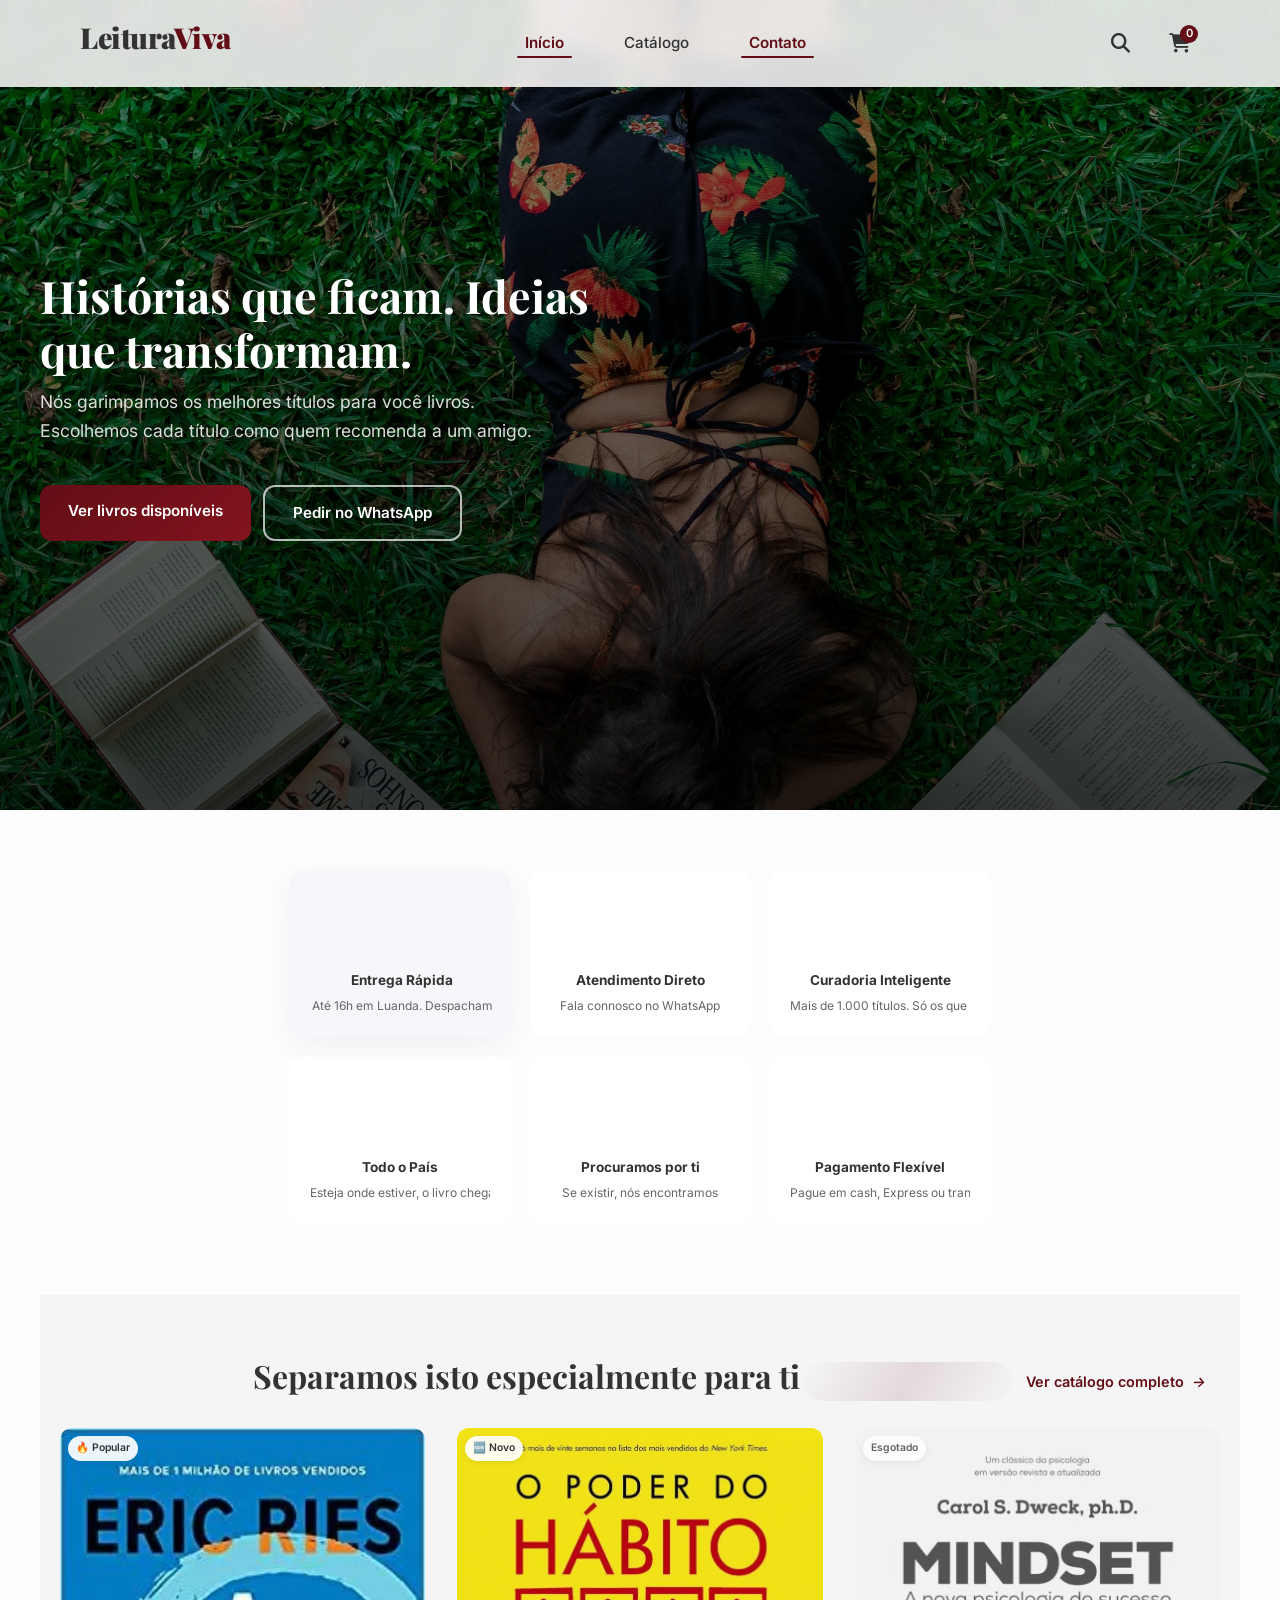
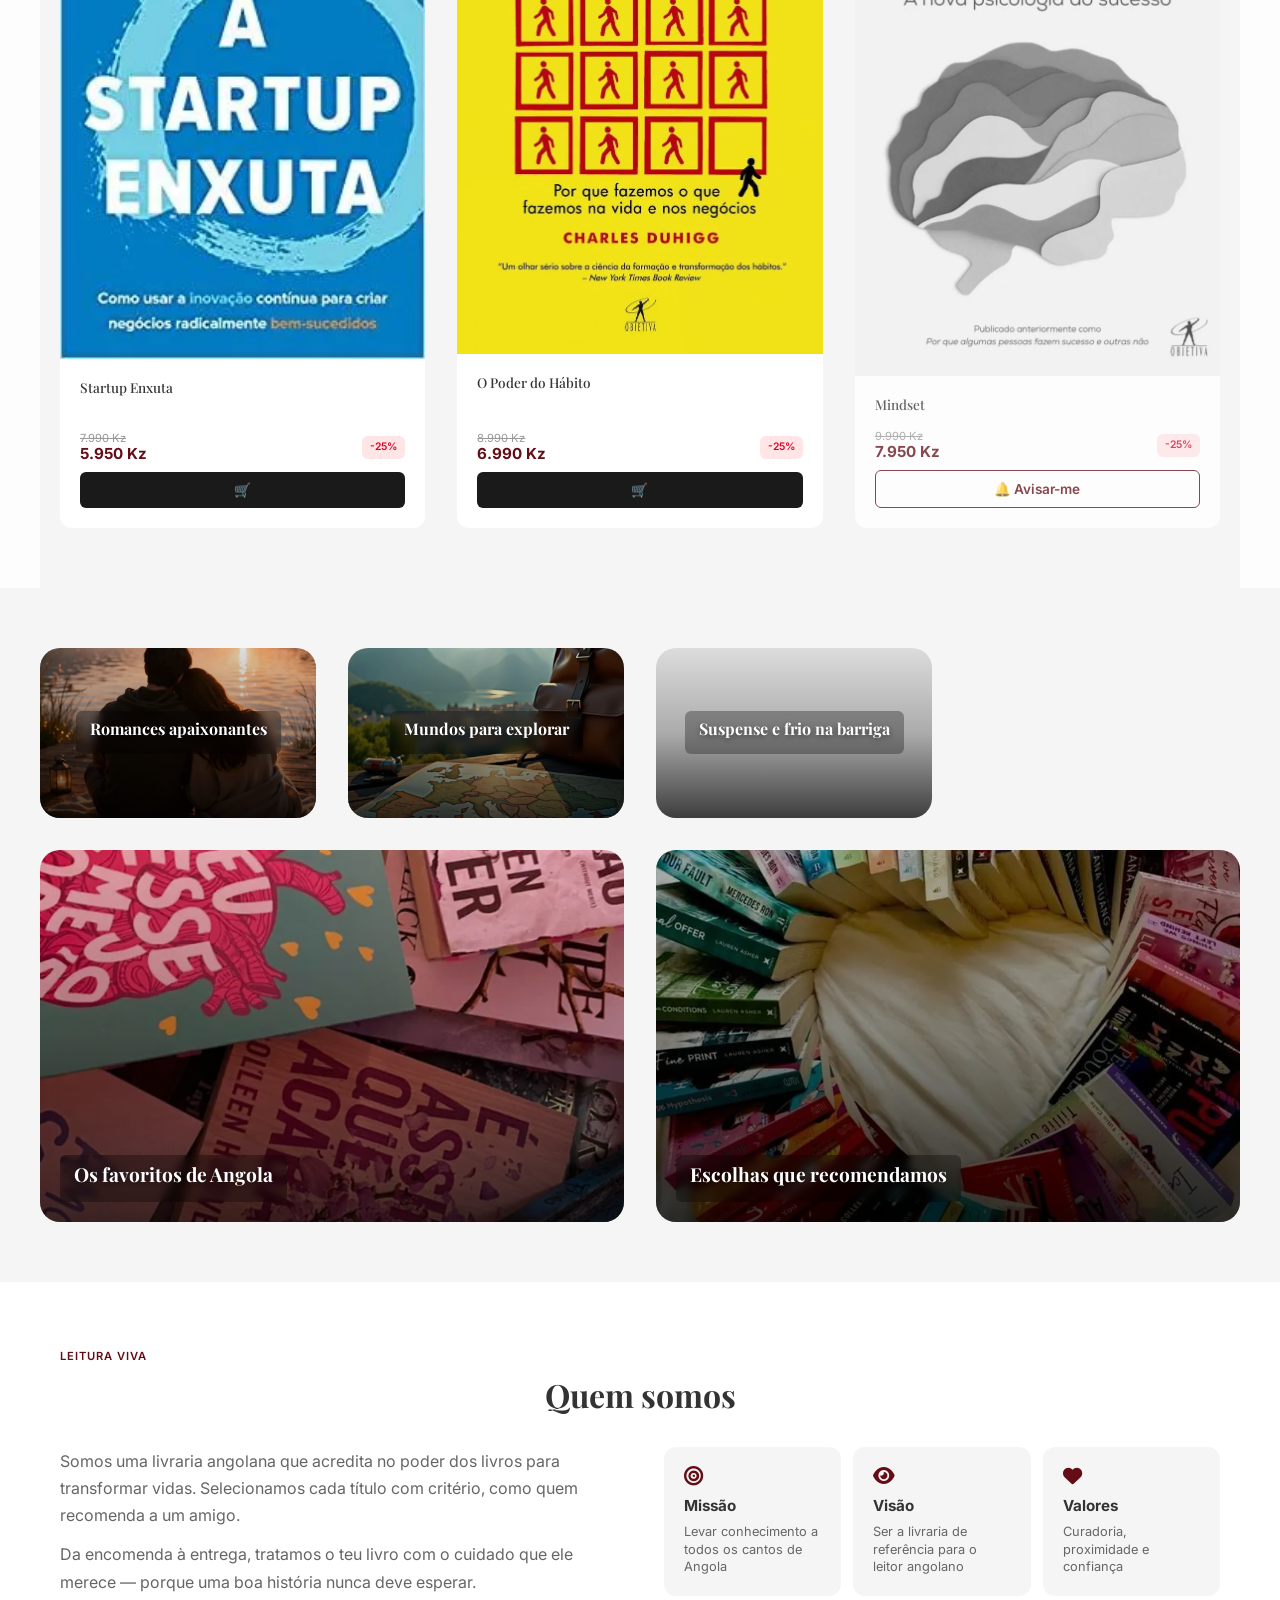
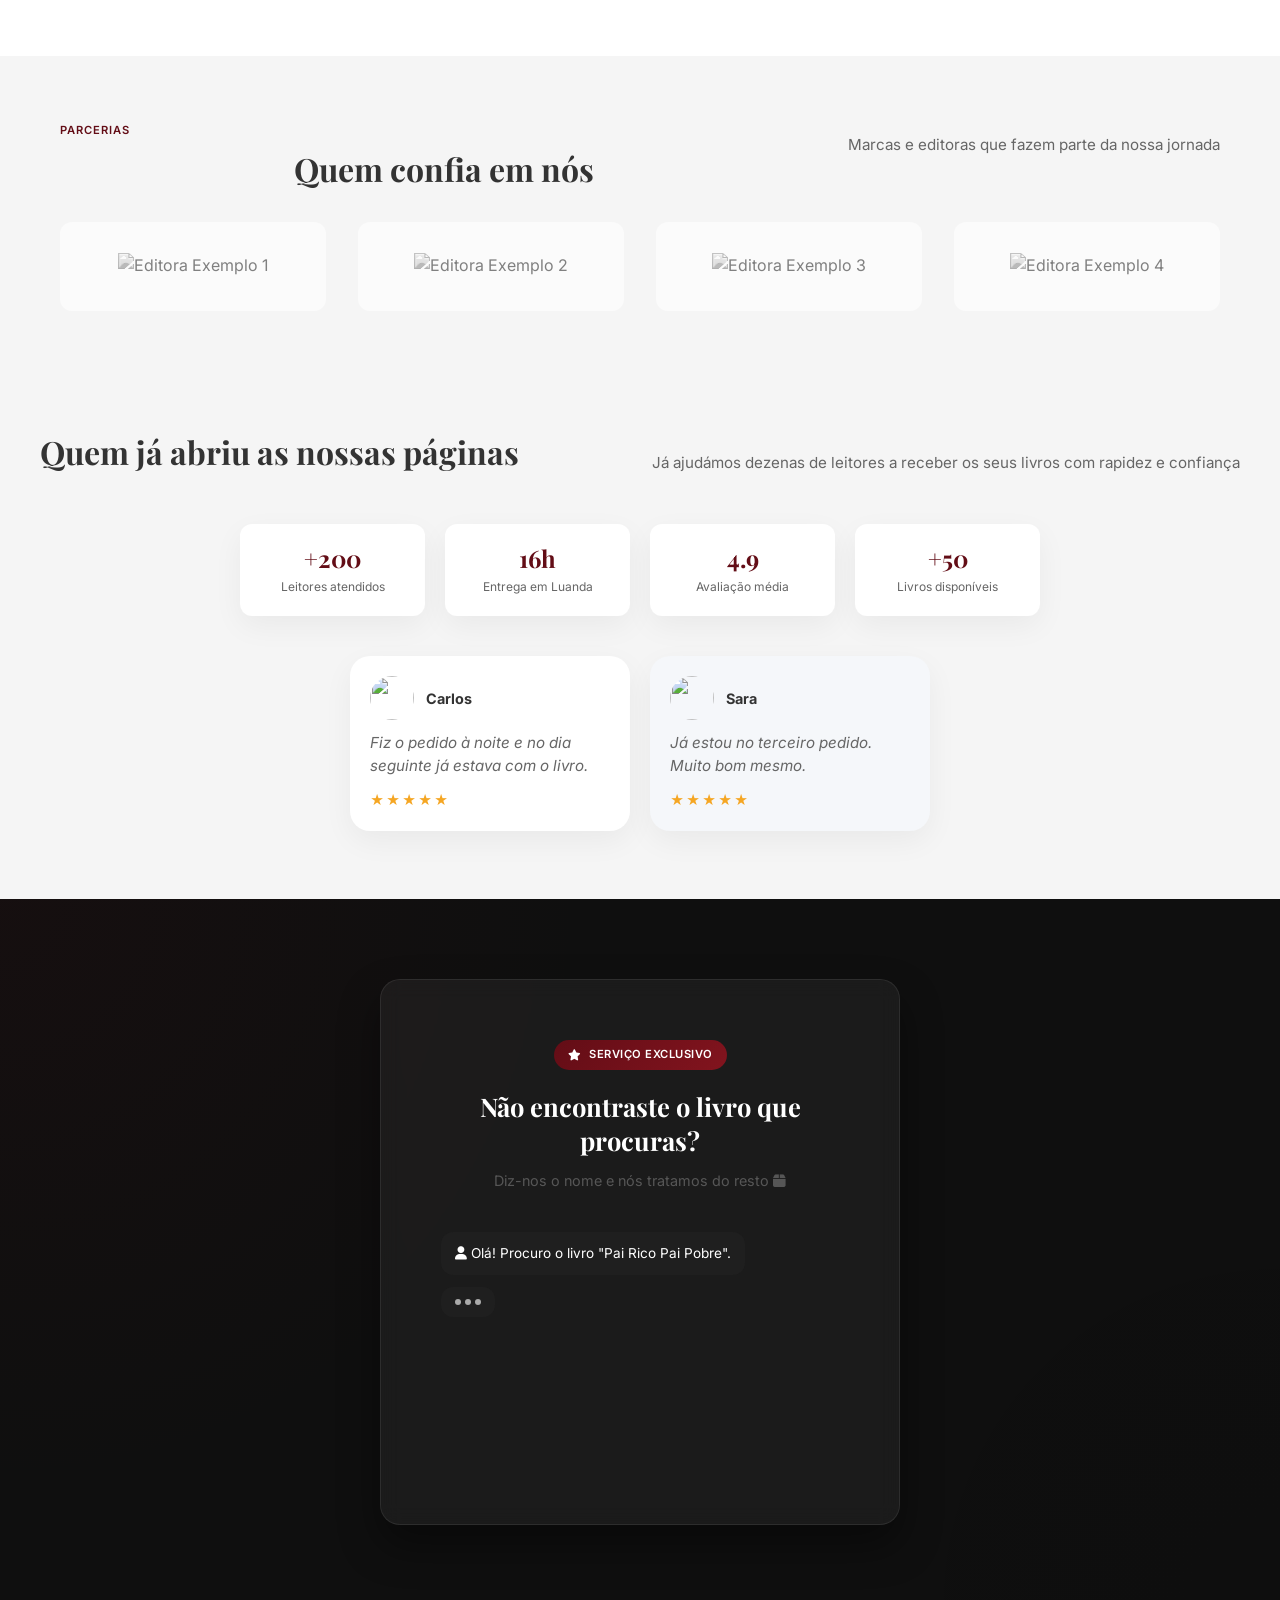
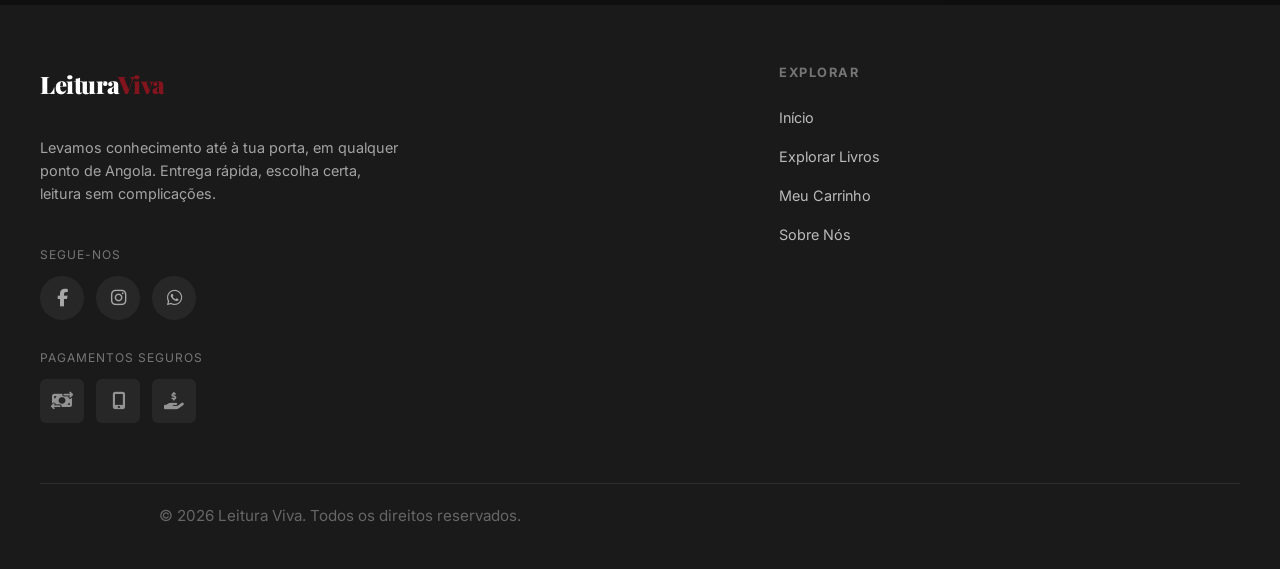
==== index.html @ b5acbb2e "header + head" ====
<!DOCTYPE html>
<html lang="pt-pt">
<head>
    <meta charset="UTF-8">
    <meta name="viewport" content="width=device-width, initial-scale=1.0">

    <!-- Título e descrição -->
    <title>Leitura Viva | Alimente sua mente, mude seu mundo</title>
    <meta name="description" content="Curadoria exclusiva de livros em Angola. Garimpamos os melhores títulos para si — entrega rápida em Luanda e para todo o país.">

    <!-- Open Graph -->
    <meta property="og:type"         content="website">
    <meta property="og:url"          content="https://geovanimiguel.github.io/About-Books/">
    <meta property="og:title"        content="Leitura Viva | Curadoria de livros em Angola">
    <meta property="og:description"  content="Curadoria exclusiva de livros em Angola. Garimpamos os melhores títulos para si — entrega rápida em Luanda e para todo o país.">
    <meta property="og:image"        content="https://geovanimiguel.github.io/About-Books/assets/og-image.png">
    <meta property="og:image:width"  content="1200">
    <meta property="og:image:height" content="630">
    <meta property="og:locale"       content="pt_AO">
    <meta property="og:site_name"    content="Leitura Viva">

    <!-- WhatsApp / Twitter -->
    <meta name="twitter:card"        content="summary_large_image">
    <meta name="twitter:title"       content="Leitura Viva | Curadoria de livros em Angola">
    <meta name="twitter:description" content="Curadoria exclusiva de livros em Angola. Garimpamos os melhores títulos para si — entrega rápida em Luanda e para todo o país.">
    <meta name="twitter:image"       content="https://geovanimiguel.github.io/About-Books/assets/og-image.png">

    <!-- Favicon e estilos -->
    <link rel="icon" href="assets/favicon.png">
    <link rel="stylesheet" href="css/style.css">

    <!-- Google Fonts -->
    <link href="https://fonts.googleapis.com/css2?family=Playfair+Display:wght@700;900&family=Inter:wght@300;400;600&display=swap" rel="stylesheet">
    <link rel="stylesheet" href="https://cdnjs.cloudflare.com/ajax/libs/font-awesome/6.5.0/css/all.min.css">
</head>
<body>

<header class="header">
    <div class="header-main container">

        <h1 class="logo">
            <a href="index.html" aria-label="Página inicial Leitura Viva">Leitura<span>Viva</span></a>
        </h1>

        <!-- NAVEGAÇÃO DESKTOP -->
        <nav aria-label="Navegação principal">
            <ul class="nav-desktop">
                <li><a href="index.html" class="active">Início</a></li>
                <li><a href="catalogo.html">Catálogo</a></li>
                <li><a href="#contato">Contato</a></li>
            </ul>
        </nav>

        <div class="header-actions">

            <!-- Pesquisa -->
            <a href="search.html" class="icon-link" aria-label="Pesquisar um título">
                <i class="fa-solid fa-magnifying-glass" aria-hidden="true"></i>
            </a>

            <!-- Carrinho -->
            <a href="carrinho.html" class="icon-link cart-btn" aria-label="Ver carrinho">
                <i class="fa-solid fa-cart-shopping" aria-hidden="true"></i>
                <span class="cart-count" aria-live="polite">0</span>
            </a>

            <!-- MENU MOBILE -->
            <button class="hamburger" aria-label="Abrir menu" aria-expanded="false" aria-controls="nav-drawer">
                <i class="fa-solid fa-bars" aria-hidden="true"></i>
            </button>
        </div>

        <!-- MENU LATERAL (MOBILE) -->
        <nav class="nav-drawer" id="nav-drawer" aria-label="Menu principal" aria-hidden="true">

            <button class="close-menu" aria-label="Fechar menu">
                <i class="fa-solid fa-xmark" aria-hidden="true"></i>
            </button>

            <div class="drawer-icons">
                <a href="search.html" class="icon-link" aria-label="Pesquisar">
                    <i class="fa-solid fa-magnifying-glass" aria-hidden="true"></i>
                </a>
                <a href="carrinho.html" class="icon-link cart-btn" aria-label="Carrinho">
                    <i class="fa-solid fa-cart-shopping" aria-hidden="true"></i>
                    <span class="cart-count">0</span>
                </a>
            </div>

            <ul class="menu">
                <li>
                    <a href="index.html">
                        <i class="fa-solid fa-home" aria-hidden="true"></i>
                        <span>Início</span>
                    </a>
                </li>
                <li>
                    <a href="catalogo.html">
                        <i class="fa-solid fa-book-open" aria-hidden="true"></i>
                        <span>Explorar livros</span>
                    </a>
                </li>
                <li>
                    <a href="#contato">
                        <i class="fa-solid fa-phone" aria-hidden="true"></i>
                        <span>Contato</span>
                    </a>
                </li>
            </ul>

        </nav>

    </div>
</header>

<!-- OVERLAY -->
<div class="overlay"></div>
    <main>
        
    <section class="hero">
        <div class="hero-overlay">
            <div class="hero-content">

                <h2>
                    Histórias que ficam.
                    <span>Ideias que transformam.</span>
                </h2>

                <p>
                    Nós garimpamos os melhores títulos para você livros.
                    Escolhemos cada título como quem recomenda a um amigo.
                </p>

                <div class="hero-actions">
                    <a href="catalogo.html" class="btn-main">Ver livros disponíveis</a>
                    <a href="https://wa.me/244930793980" class="btn-outline">Pedir no WhatsApp</a>
                </div>

            </div>
        </div>
    </section>

    <!-- Valores / Diferenciais -->
    <section class="valores" aria-labelledby="valores-title">
        
        <h2 id="valores-title" class="sr-only">Nossos diferenciais</h2>

        <div class="valores-container" role="list" aria-label="Diferenciais da Leitura Viva">

            <!-- 1 - Entrega Rápida -->
            <div class="valor-item active" role="listitem" data-value="entrega" aria-expanded="true">
                <span class="valor-icon" aria-hidden="true">
                    <lord-icon src="https://cdn.lordicon.com/byupthur.json"
                            trigger="morph"
                            colors="primary:#121331,secondary:#08a88a"
                            style="width:60px;height:60px">
                    </lord-icon>
                </span>

                <span class="valor-content">
                    <strong>Entrega Rápida</strong>
                    <small>Até 16h em Luanda. Despachamos no mesmo dia.</small>
                </span>
            </div>

            <!-- 2 - Atendimento -->
            <div class="valor-item" role="listitem" data-value="pagamento" aria-expanded="false">
                <span class="valor-icon" aria-hidden="true">
                    <lord-icon
                        src="https://cdn.lordicon.com/jdgfsfzr.json"
                        trigger="morph"
                        style="width:60px;height:60px">
                    </lord-icon>
                </span>

                <span class="valor-content">
                    <strong>Atendimento Direto</strong>
                    <small>Fala connosco no WhatsApp</small>
                </span>
            </div>

            <!-- 3 - Curadoria -->
            <div class="valor-item" role="listitem" data-value="curadoria" aria-expanded="false">
                <span class="valor-icon" aria-hidden="true">
                    <lord-icon src="https://cdn.lordicon.com/sqelblbz.json"
                            trigger="morph"
                            colors="primary:#121331,secondary:#08a88a"
                            style="width:60px;height:60px">
                    </lord-icon>
                </span>

                <span class="valor-content">
                    <strong>Curadoria Inteligente</strong>
                    <small>Mais de 1.000 títulos. Só os que passam no nosso crivo.</small>
                </span>
            </div>

            <!-- 4 - Cobertura Nacional -->
            <div class="valor-item" role="listitem" data-value="cobertura" aria-expanded="false">
                <span class="valor-icon" aria-hidden="true">
                    <lord-icon src="https://cdn.lordicon.com/iztvheyc.json"
                            trigger="morph"
                            colors="primary:#121331,secondary:#08a88a"
                            style="width:60px;height:60px">
                    </lord-icon>
                </span>

                <span class="valor-content">
                    <strong>Todo o País</strong>
                    <small>Esteja onde estiver, o livro chega até si.</small>
                </span>
            </div>

            <!-- 5 - Busca Personalizada -->
            <div class="valor-item" role="listitem" data-value="search" aria-expanded="false">
                <span class="valor-icon" aria-hidden="true">
                    <lord-icon
                        src="https://cdn.lordicon.com/wjyqkiew.json"
                        trigger="morph"
                        state="hover-rotation"
                        style="width:60px;height:60px">
                    </lord-icon>
                </span>

                <span class="valor-content">
                    <strong>Procuramos por ti</strong>
                    <small>Se existir, nós encontramos</small>
                </span>
            </div>

            <!-- 6 - Pagamento Flexível -->
            <div class="valor-item" role="listitem" data-value="payment" aria-expanded="false">
                <span class="valor-icon" aria-hidden="true">
                    <lord-icon
                        src="https://cdn.lordicon.com/eaegfqtv.json"
                        trigger="morph"
                        state="morph-destroyed"
                        style="width:60px;height:60px">
                    </lord-icon>
                </span>

                <span class="valor-content">
                    <strong>Pagamento Flexível</strong>
                    <small>Pague em cash, Express ou transferência.</small>
                </span>
            </div>

        </div>

    </section>

            <!-- Livros em destaque -->
        <section class="container-books" aria-labelledby="featured-books-title">
            
        <header class="section-header">

            <div class="section-text">
                <h2 id="featured-books-title">
                    Separamos isto especialmente para ti
                </h2>
            </div>

            <a href="catalogo.html" class="section-cta">
                <span>Ver catálogo completo</span>
                <i class="cta-icon">→</i>
            </a>

        </header>

            <div class="livros-container">

                <!-- CARD POPULAR -->
                <article class="book-card is-popular" data-category="popular">

                    <div class="book-media">
                        <span class="badge badge--popular">🔥 Popular</span>

                        <a href="#" class="image-box" aria-label="Ver detalhes do livro Startup Enxuta">
                            <img src="img/A startup enxuta.webp"
                                alt="Capa do livro Startup Enxuta"
                                loading="lazy">
                        </a>
                    </div>

                    <div class="card-info">

                        <h3 class="book-title">Startup Enxuta</h3>

                        <div class="price-box">
                            <div class="price-group">
                                <span class="price-old">7.990 Kz</span>
                                <span class="price">5.950 Kz</span>
                            </div>
                            <span class="discount-tag">-25%</span>
                        </div>

                        <button class="add-to-cart"
                                data-id="startup-enxuta"
                                data-name="Startup Enxuta"
                                data-price="5950"
                                aria-label="Adicionar Startup Enxuta ao carrinho">
                            <span>🛒</span>
                        </button>

                    </div>
                </article>

                <!-- CARD NOVO -->
                <article class="book-card is-new" data-category="novo">

                    <div class="book-media">
                        <span class="badge badge--new">🆕 Novo</span>

                        <a href="#" class="image-box" aria-label="Ver detalhes do livro O Poder do Hábito">
                            <img src="img/O poder do hábito.webp"
                                alt="Capa do livro O Poder do Hábito"
                                loading="lazy">
                        </a>
                    </div>

                    <div class="card-info">

                        <h3 class="book-title">O Poder do Hábito</h3>

                        <div class="price-box">
                            <div class="price-group">
                                <span class="price-old">8.990 Kz</span>
                                <span class="price">6.990 Kz</span>
                            </div>
                            <span class="discount-tag">-25%</span>
                        </div>

                        <button class="add-to-cart"
                                data-id="poder-habito"
                                data-name="O Poder do Hábito"
                                data-price="6990"
                                aria-label="Adicionar O Poder do Hábito ao carrinho">
                            <span>🛒</span>
                        </button>

                    </div>
                </article>

                <!-- CARD ESGOTADO -->
                <article class="book-card is-out" data-category="esgotado">

                    <div class="book-media">
                        <span class="badge badge--out">Esgotado</span>

                        <a href="#" class="image-box" aria-label="Ver detalhes do livro Mindset">
                            <img src="img/Mindset.webp"
                                alt="Capa do livro Mindset"
                                loading="lazy">
                        </a>
                    </div>

                    <div class="card-info">

                        <h3 class="book-title">Mindset</h3>
                            <div class="price-box">
                                <div class="price-group">
                                    <span class="price-old">9.990 Kz</span>
                                    <span class="price">7.950 Kz</span>
                                </div>
                                <span class="discount-tag">-25%</span>
                            </div>

                            <button class="notify-btn" data-id="mindset" data-name="Mindset" aria-label="Ser avisado quando o livro Mindset estiver disponível">
                                🔔 Avisar-me
                            </button>
                    </div>
                </article>
            </div>
        </section>

                <!-- CATEGORIAS -->
        <section class="categories" aria-labelledby="categories-title">
            
            <h2 id="categories-title" class="sr-only">Explorar categorias de livros</h2>

            <nav class="cat-cards" role="list" aria-label="Categorias de livros">
                
                <!-- ROMANCE -->
                <a href="catalogo.html?cat=romance"
                class="card romance"
                role="listitem"
                aria-label="Romances apaixonantes">
                    <div class="card-content">
                        <h3 class="card-title">Romances apaixonantes</h3>
                    </div>
                </a>

                <!-- FICÇÃO -->
                <a href="catalogo.html?cat=ficcao"
                class="card ficcao"
                role="listitem"
                aria-label="Mundos para explorar">
                    <div class="card-content">
                        <h3 class="card-title">Mundos para explorar</h3>
                    </div>
                </a>

                <!-- TERROR -->
                <a href="catalogo.html?cat=terror"
                class="card terror"
                role="listitem"
                aria-label="Suspense e frio na barriga">
                    <div class="card-content">
                        <h3 class="card-title">Suspense e frio na barriga</h3>
                    </div>
                </a>

                <!-- DESTAQUE 1 -->
                <a href="catalogo.html?cat=vendidos"
                class="card vendidos featured"
                role="listitem"
                aria-label="Os favoritos de Angola">
                    <div class="card-content">
                        <h3 class="card-title">Os favoritos de Angola</h3>
                    </div>
                </a>

                <!-- DESTAQUE 2 -->
                <a href="catalogo.html?cat=recomendados"
                class="card recomendados featured"
                role="listitem"
                aria-label="Escolhas que recomendamos">
                    <div class="card-content">
                        <h3 class="card-title">Escolhas que recomendamos</h3>
                    </div>
                </a>

            </nav>
        </section>

                <!-- QUEM SOMOS -->
        <section class="about-us" aria-labelledby="about-title">
            <div class="container">
                
                <header class="section-header">
                    <div class="section-text">
                        <span class="section-badge">Leitura Viva</span>
                        <h2 id="about-title">Quem somos</h2>
                    </div>
                </header>

                <div class="about-grid">
                    
                    <div class="about-text">
                        <p>
                            Somos uma livraria angolana que acredita no poder dos livros 
                            para transformar vidas. Selecionamos cada título com critério, 
                            como quem recomenda a um amigo.
                        </p>
                        <p>
                            Da encomenda à entrega, tratamos o teu livro com o cuidado 
                            que ele merece — porque uma boa história nunca deve esperar.
                        </p>
                    </div>

                    <div class="about-values">
                        <div class="value-item">
                            <i class="fa-solid fa-bullseye" aria-hidden="true"></i>
                            <span>Missão</span>
                            <small>Levar conhecimento a todos os cantos de Angola</small>
                        </div>
                        <div class="value-item">
                            <i class="fa-solid fa-eye" aria-hidden="true"></i>
                            <span>Visão</span>
                            <small>Ser a livraria de referência para o leitor angolano</small>
                        </div>
                        <div class="value-item">
                            <i class="fa-solid fa-heart" aria-hidden="true"></i>
                            <span>Valores</span>
                            <small>Curadoria, proximidade e confiança</small>
                        </div>
                    </div>

                </div>
            </div>
        </section>

        <!-- PARCEIROS -->
        <section class="partners" aria-labelledby="partners-title">
            <div class="container">
                
                <header class="section-header">
                    <div class="section-text">
                        <span class="section-badge">Parcerias</span>
                        <h2 id="partners-title">Quem confia em nós</h2>
                    </div>
                    <p class="section-subtitle">
                        Marcas e editoras que fazem parte da nossa jornada
                    </p>
                </header>

                <ul class="partners-grid" aria-label="Logotipos dos parceiros">
                    <li class="partner-logo">
                        <img src="assets/parceiros/editora-1.png" alt="Editora Exemplo 1" loading="lazy">
                    </li>
                    <li class="partner-logo">
                        <img src="assets/parceiros/editora-2.png" alt="Editora Exemplo 2" loading="lazy">
                    </li>
                    <li class="partner-logo">
                        <img src="assets/parceiros/editora-3.png" alt="Editora Exemplo 3" loading="lazy">
                    </li>
                    <li class="partner-logo">
                        <img src="assets/parceiros/editora-4.png" alt="Editora Exemplo 4" loading="lazy">
                    </li>
                </ul>

            </div>
        </section>

        <!-- COMUNIDADE / PROVA SOCIAL -->
        <section class="community-stories" aria-labelledby="community-title">

            <header class="section-header">
                <h2 id="community-title">
                    Quem já abriu as nossas páginas
                </h2>
                <p class="section-subtitle">
                    Já ajudámos dezenas de leitores a receber os seus livros com rapidez e confiança
                </p>
            </header>

            <div class="community-stats" role="list" aria-label="Números da comunidade">
                
                <div class="stat-box" role="listitem">
                    <div class="stat-number" aria-hidden="true">+200</div>
                    <div class="stat-label">Leitores atendidos</div>
                </div>

                <div class="stat-box" role="listitem">
                    <div class="stat-number" aria-hidden="true">16h</div>
                    <div class="stat-label">Entrega em Luanda</div>
                </div>

                <div class="stat-box" role="listitem">
                    <div class="stat-number" aria-hidden="true">4.9</div>
                    <div class="stat-label">Avaliação média</div>
                </div>

                <div class="stat-box" role="listitem">
                    <div class="stat-number" aria-hidden="true">+50</div>
                    <div class="stat-label">Livros disponíveis</div>
                </div>

            </div>

            <div class="stories-wrapper">
                <div class="stories-container" role="list" aria-label="Histórias de clientes">

                    <article class="story-card" role="listitem">
                        <div class="user-meta">
                            <img src="https://ui-avatars.com/api/?name=Carlos+M&background=08a88a&color=fff" 
                                alt="" 
                                loading="lazy"
                                width="40" 
                                height="40">
                            <strong>Carlos</strong>
                        </div>
                        <blockquote class="user-quote">
                            <p>Fiz o pedido à noite e no dia seguinte já estava com o livro.</p>
                        </blockquote>
                        <div class="stars" aria-label="5 estrelas">★★★★★</div>
                    </article>

                    <article class="story-card" role="listitem">
                        <div class="user-meta">
                            <img src="https://ui-avatars.com/api/?name=Sara+L&background=121331&color=fff" 
                                alt="" 
                                loading="lazy"
                                width="40" 
                                height="40">
                            <strong>Sara</strong>
                        </div>
                        <blockquote class="user-quote">
                            <p>Já estou no terceiro pedido. Muito bom mesmo.</p>
                        </blockquote>
                        <div class="stars" aria-label="5 estrelas">★★★★★</div>
                    </article>

                </div>
            </div>

        </section>

        <section class="book-concierge" aria-labelledby="concierge-title">

            <div class="concierge-card">

                <!-- TEXTO -->
                <header class="concierge-text">
                    <span class="concierge-badge">
                        <i class="fa-solid fa-star" aria-hidden="true"></i>
                        Serviço exclusivo
                    </span>

                    <h2 id="concierge-title">
                        Não encontraste o livro que procuras?
                    </h2>

                    <p class="concierge-subtitle">
                        Diz-nos o nome e nós tratamos do resto
                        <i class="fa-solid fa-box" aria-hidden="true"></i>
                    </p>
                </header>

                <!-- PREVIEW WHATSAPP -->
                <div class="whatsapp-preview" aria-label="Pré-visualização de conversa no WhatsApp" role="img">

                    <div class="wa-message incoming reveal-seq" aria-label="Mensagem do cliente">
                        <span>
                            <i class="fa-solid fa-user" aria-hidden="true"></i>
                            Olá! Procuro o livro "Pai Rico Pai Pobre".
                        </span>
                    </div>

                    <div class="wa-typing reveal-seq" aria-label="A escrever...">
                        <span></span>
                        <span></span>
                        <span></span>
                    </div>

                    <div class="wa-message outgoing reveal-seq" aria-label="Resposta da equipa">
                        <span>
                            <i class="fa-solid fa-circle-check" aria-hidden="true"></i>
                            Perfeito! Já estamos a verificar para ti.
                        </span>
                    </div>

                </div>

                <!-- BOTÃO -->
                <div class="concierge-action reveal-seq">
                    <a href="https://wa.me/244930793980?text=Ol%C3%A1!%20Estou%20%C3%A0%20procura%20de%20um%20livro%20espec%C3%ADfico.%20Podem%20ajudar%3F"
                    class="btn-vip"
                    target="_blank"
                    rel="noopener noreferrer"
                    aria-label="Falar com especialista no WhatsApp">

                        <span aria-hidden="true">Falar com especialista</span>
                        <i class="fa-solid fa-comment-dots" aria-hidden="true"></i>
                    </a>
                </div>

            </div>

        </section>

    </main>
        
<footer class="footer">
        <div class="footer-container">

            <!-- BRAND -->
            <div class="footer-brand">

                <!-- FIX: era <h2> — logo não é um título de secção -->
                <p class="logo">
                    <a href="index.html" aria-label="Página inicial Leitura Viva">Leitura<span>Viva</span></a>
                </p>

                <p class="footer-description">
                    Levamos conhecimento até à tua porta, em qualquer ponto de Angola.
                    Entrega rápida, escolha certa, leitura sem complicações.
                </p>

                <!-- REDES SOCIAIS -->
                <div class="footer-social">
                    <p class="social-title">Segue-nos</p>
                    <ul class="social-icons" aria-label="Redes sociais">
                        <li>
                            <a href="https://facebook.com/leituraviva"
                               class="social-facebook"
                               target="_blank"
                               rel="noopener noreferrer"
                               aria-label="Facebook da Leitura Viva">
                                <i class="fa-brands fa-facebook-f" aria-hidden="true"></i>
                            </a>
                        </li>
                        <li>
                            <a href="https://instagram.com/leituraviva"
                               class="social-instagram"
                               target="_blank"
                               rel="noopener noreferrer"
                               aria-label="Instagram da Leitura Viva">
                                <i class="fa-brands fa-instagram" aria-hidden="true"></i>
                            </a>
                        </li>
                        <li>
                            <a href="https://wa.me/244930793980"
                               class="social-whatsapp"
                               target="_blank"
                               rel="noopener noreferrer"
                               aria-label="WhatsApp da Leitura Viva">
                                <i class="fa-brands fa-whatsapp" aria-hidden="true"></i>
                            </a>
                        </li>
                    </ul>
                </div>

                <!-- PAGAMENTOS -->
                <div class="footer-payments">
                    <p class="payments-title">Pagamentos seguros</p>
                    <ul class="payment-icons" aria-label="Métodos de pagamento aceites">
                        <li class="payment-item">
                            <i class="fa-solid fa-money-bill-transfer" aria-hidden="true"></i>
                            <span class="sr-only">Transferência Bancária</span>
                        </li>
                        <li class="payment-item">
                            <i class="fa-solid fa-mobile-screen-button" aria-hidden="true"></i>
                            <span class="sr-only">Multicaixa Express</span>
                        </li>
                        <li class="payment-item">
                            <i class="fa-solid fa-hand-holding-dollar" aria-hidden="true"></i>
                            <span class="sr-only">Pagamento no acto da entrega</span>
                        </li>
                    </ul>
                </div>

            </div>

            <!-- LINKS -->
            <nav class="footer-links" aria-labelledby="footer-explorar-title">
                <h2 id="footer-explorar-title" class="footer-title">Explorar</h2>
                <ul class="footer-list">
                    <li><a href="index.html">Início</a></li>
                    <li><a href="catalogo.html">Explorar Livros</a></li>
                    <li><a href="carrinho.html">Meu Carrinho</a></li>
                    <li><a href="sobre.html">Sobre Nós</a></li>
                </ul>
            </nav>

        </div>

        <!-- COPYRIGHT -->
        <!-- FIX: ano actualizado automaticamente via JS -->
        <div class="footer-bottom">
            <p>© <span id="footer-year"></span> Leitura Viva. Todos os direitos reservados.</p>
        </div>

    </footer>

    <!-- OVERLAY (fora do header, cobre a página toda) -->
    <div class="overlay"></div>

    <!-- SCRIPTS -->
    <!-- FIX: Font Awesome carregado só uma vez — via CDN no <head> já é suficiente -->
    <!-- Remove o kit abaixo se mantiveres o <link> CDN no <head>             -->
    <!-- Se preferires usar o kit (tem mais ícones), remove o <link> do <head> -->
    <script src="js/main.js"    defer></script>
    <script src="js/index.js"   defer></script>
    <script src="js/bolinha.js" defer></script>

    <!-- Lordicon -->
    <script src="https://cdn.lordicon.com/lordicon.js"></script>

    <!-- FIX: ano dinâmico no copyright -->
    <script>
        document.getElementById('footer-year').textContent = new Date().getFullYear();
    </script>

</body>
</html>
---- css/style.css ----
/* ================= VARIÁVEIS ================= */

:root {
    --vinho: #630D16;
    --vinho-light: #82141E;
    --preto: #1A1A1A;
    --bg: #FDFDFD;
    --cinza: #F5F5F5;
    --text: #333;
    --text-light: #666;
    --white: #fff;
    --border: #eee;

    --font-title: 'Playfair Display', serif;
    --font-body: 'Inter', sans-serif;

    --space-xs: 8px;
    --space-sm: 12px;
    --space-md: 20px;
    --space-lg: 40px;
    --space-xl: 60px;

    --gap-xs: 8px;
    --gap-sm: 12px;
    --gap-md: 20px;
    --gap-lg: 32px;
    --gap-xl: 48px;

    --radius-sm: 6px;
    --radius-md: 12px;
    --radius-lg: 20px;
    --radius-full: 999px;

    --shadow-soft: 0 10px 30px rgba(0,0,0,0.05);
    --shadow-strong: 0 20px 40px rgba(0,0,0,0.08);

    --transition: 0.3s ease;

    --max-width: 1200px;
    --container-padding: var(--space-md);
}


/* ================= RESET ================= */

*,
*::before,
*::after {
    margin: 0;
    padding: 0;
    box-sizing: border-box;
}


/* ================= BASE ================= */

html {
    scroll-behavior: smooth;
    -webkit-tap-highlight-color: transparent;
    overflow-x: hidden;
}

body {
    font-family: var(--font-body);
    font-size: 16px;
    line-height: 1.6;
    background: var(--bg);
    color: var(--text);
    -webkit-font-smoothing: antialiased;
    -moz-osx-font-smoothing: grayscale;
    touch-action: manipulation;
    min-height: 100vh;
}

/* FIX: trava o scroll quando o menu mobile está aberto */
body.menu-open {
    position: fixed;
    width: 100%;
    overflow-y: scroll;
}


/* ================= UTILITÁRIOS ================= */

.container {
    width: 100%;
    max-width: var(--max-width);
    margin: 0 auto;
    padding-left: var(--container-padding);
    padding-right: var(--container-padding);
}

.sr-only {
    position: absolute;
    width: 1px;
    height: 1px;
    padding: 0;
    margin: -1px;
    overflow: hidden;
    clip: rect(0, 0, 0, 0);
    white-space: nowrap;
    border: 0;
}


/* ================= TIPOGRAFIA ================= */

h1, h2, h3, .logo {
    font-family: var(--font-title);
}

h1 {
    font-size: clamp(1.5rem, 5vw, 2.5rem);
    line-height: 1.2;
    margin-bottom: var(--space-sm);
}

h2 {
    font-size: clamp(1.25rem, 4vw, 2rem);
    line-height: 1.3;
    margin-bottom: var(--space-sm);
    text-align: center;
}

h3 {
    font-size: 1.2rem;
    margin-bottom: var(--space-xs);
}

p {
    font-size: 0.95rem;
    color: var(--text-light);
    max-width: 60ch;
    margin-bottom: var(--space-sm);
}

p:last-child {
    margin-bottom: 0;
}

.section-subtitle {
    text-align: center;
    margin-top: var(--space-sm);
    margin-bottom: var(--space-md);
}


/* ================= LINKS ================= */

a {
    text-decoration: none;
    color: inherit;
    transition: var(--transition);
}


/* ================= BOTÕES ================= */

button {
    font-size: 0.95rem;
    cursor: pointer;
    border: none;
    background: none;
    font-family: inherit;
    touch-action: manipulation;
}


/* ================= FOCUS VISÍVEL ================= */

:focus-visible {
    outline: 2px solid var(--vinho);
    outline-offset: 2px;
    border-radius: var(--radius-sm);
}

:focus:not(:focus-visible) {
    outline: none;
}


/* ================= SELEÇÃO ================= */

::selection {
    background: var(--vinho);
    color: var(--white);
}


/* ================= SCROLLBAR ================= */

@media (min-width: 768px) {
    ::-webkit-scrollbar { width: 8px; }
    ::-webkit-scrollbar-track { background: var(--cinza); }
    ::-webkit-scrollbar-thumb {
        background: var(--text-light);
        border-radius: var(--radius-full);
    }
}


/* ================= HEADER ================= */

.header {
    position: fixed;
    top: 0;
    left: 0;
    width: 100%;
    background: rgba(255, 255, 255, 0.85);
    backdrop-filter: blur(10px);
    -webkit-backdrop-filter: blur(10px);
    box-shadow: var(--shadow-soft);
    z-index: 2000;
    transition: transform 0.3s ease, background 0.3s ease;
}

@supports not (backdrop-filter: blur(10px)) {
    .header { background: rgba(255, 255, 255, 0.98); }
}

.header.hide {
    transform: translateY(-100%);
}

.header-main {
    display: flex;
    justify-content: space-between;
    align-items: center;
    padding: var(--space-sm) var(--space-md);
    transition: padding 0.25s ease;
}

.header.scrolled .header-main {
    padding: 6px var(--space-md);
}


/* ================= LOGO ================= */

.logo {
    font-size: clamp(1.2rem, 4vw, 1.8rem);
    font-weight: 900;
    letter-spacing: -0.5px;
    transition: font-size 0.25s ease;
}

.logo span {
    color: var(--vinho);
}

.header.scrolled .logo {
    font-size: clamp(1rem, 3vw, 1.4rem);
}


/* ================= ÍCONES DO HEADER ================= */

.header-actions {
    display: flex;
    align-items: center;
    gap: var(--gap-sm);
}

.icon-link {
    position: relative;
    width: 40px;
    height: 40px;
    display: flex;
    align-items: center;
    justify-content: center;
    font-size: 1.2rem;
    border-radius: var(--radius-full);
    transition: var(--transition);
    color: var(--text);
}

.icon-link:hover {
    background: var(--cinza);
}


/* ================= CONTADOR DO CARRINHO ================= */

/* ================= CONTADOR DO CARRINHO ================= */

.cart-count {
    position: absolute;
    top: 2px;
    right: 2px;
    min-width: 18px;
    height: 18px;
    display: flex;
    align-items: center;
    justify-content: center;
    background: var(--vinho);
    color: var(--white);
    font-size: 0.7rem;
    font-weight: 600;
    border-radius: var(--radius-full);
    line-height: 1;
    padding: 0 4px;
    /* FIX: base para a animação funcionar correctamente */
    transform-origin: center;
    will-change: transform;
}

/* Pulsa uma vez sempre que um livro é adicionado ao carrinho */
.cart-count.pulse {
    animation: cartPulse 0.4s ease-out;
}

@keyframes cartPulse {
    0%   { transform: scale(1); }
    45%  { transform: scale(1.45); }
    70%  { transform: scale(0.92); }
    100% { transform: scale(1); }
}

/* Respeita preferência do utilizador por menos movimento */
@media (prefers-reduced-motion: reduce) {
    .cart-count.pulse {
        animation: none;
    }
}


/* ================= OVERLAY ================= */

.overlay {
    position: fixed;
    inset: 0;
    z-index: 1999; /* abaixo do header (2000) e drawer (2600), acima do conteúdo */
    background: rgba(0, 0, 0, 0.5);
    display: none;
    opacity: 0;
    transition: opacity 0.3s ease;
}

.overlay.active {
    display: block;
    opacity: 1;
}


/* ================= HAMBURGER ================= */

.hamburger {
    width: 40px;
    height: 40px;
    display: flex;
    align-items: center;
    justify-content: center;
    font-size: 1.5rem;
    border-radius: var(--radius-full);
    transition: var(--transition);
}

.hamburger:hover {
    background: var(--cinza);
}


/* ================= NAV DRAWER (MOBILE) ================= */

.nav-drawer {
    position: fixed;
    top: 0;
    right: 0;
    height: 100dvh;
    width: 75%;
    max-width: 320px;
    background: var(--white);
    transform: translateX(100%);
    transition: transform 0.3s ease;
    z-index: 2600;
    padding: 60px var(--space-md) var(--space-md);
    box-shadow: -10px 0 30px rgba(0, 0, 0, 0.08);
    display: flex;
    flex-direction: column;
    overflow-y: auto;
}

.nav-drawer.active {
    transform: translateX(0);
}

/* FIX: quando fechado, impede leitores de ecrã de navegar dentro */
.nav-drawer[aria-hidden="true"] {
    visibility: hidden;
}

.nav-drawer[aria-hidden="false"] {
    visibility: visible;
}


/* BOTÃO FECHAR */
.close-menu {
    position: absolute;
    top: 15px;
    right: 15px;
    width: 40px;
    height: 40px;
    display: flex;
    align-items: center;
    justify-content: center;
    font-size: 1.5rem;
    border-radius: var(--radius-full);
    transition: var(--transition);
}

.close-menu:hover {
    background: var(--cinza);
}


/* ÍCONES NO TOPO DO DRAWER */
.drawer-icons {
    display: flex;
    gap: var(--gap-sm);
    border-bottom: 1px solid var(--border);
    padding-bottom: var(--space-md);
    margin-bottom: var(--space-md);
}

.drawer-icons .icon-link {
    background: var(--cinza);
}

.drawer-icons .icon-link:hover {
    background: var(--vinho);
    color: var(--white);
}

.drawer-icons .cart-count {
    top: -4px;
    right: -4px;
    font-size: 0.65rem;
}


/* ITENS DO MENU */
.menu {
    list-style: none;
    display: flex;
    flex-direction: column;
    gap: var(--gap-xs);
}

.menu a {
    display: flex;
    align-items: center;
    gap: var(--gap-sm);
    padding: var(--space-xs) var(--space-sm);
    border-radius: var(--radius-sm);
    font-size: 1rem;
    font-weight: 500;
    color: var(--text);
    transition: var(--transition);
}

.menu a:hover {
    background: var(--cinza);
    color: var(--vinho);
}


/* ================= NAVEGAÇÃO DESKTOP ================= */

/* Mobile first: escondida por padrão */
.nav-desktop {
    display: none;
}

@media (min-width: 768px) {

    /* Esconde elementos exclusivos do mobile */
    .hamburger,
    .close-menu,
    .nav-drawer,
    .overlay {
        display: none;
    }

    /* Header passa a grelha de 3 colunas: logo | nav | acções */
    .header-main {
        display: grid;
        grid-template-columns: auto 1fr auto;
        align-items: center;
        gap: var(--gap-md);
        padding: var(--space-md) var(--space-lg);
    }

    .header.scrolled .header-main {
        padding: var(--space-sm) var(--space-lg);
    }

    .header-actions {
        gap: var(--gap-md);
    }

    /* Nav desktop */
    .nav-desktop {
        display: flex;
        justify-content: center;
        align-items: center;
        gap: var(--gap-sm);
        list-style: none;
    }

    .nav-desktop a {
        font-size: 0.9rem;
        font-weight: 500;
        color: var(--text);
        padding: var(--space-xs) var(--space-sm);
        border-radius: var(--radius-sm);
        transition: var(--transition);
        position: relative;
    }

    .nav-desktop a:hover {
        color: var(--vinho);
        background: var(--cinza);
    }

    .nav-desktop a.active {
        color: var(--vinho);
        font-weight: 600;
    }

    .nav-desktop a.active::after {
        content: '';
        position: absolute;
        bottom: 2px;
        left: var(--space-sm);
        right: var(--space-sm);
        height: 2px;
        background: var(--vinho);
        border-radius: 2px;
    }
}

@media (min-width: 1024px) {
    .nav-desktop {
        gap: var(--gap-md);
    }

    .nav-desktop a {
        font-size: 0.95rem;
        padding: var(--space-xs) var(--space-md);
    }
}
/* ================= HERO ================= */

.hero {
    position: relative;
    min-height: 80vh;
    display: flex;
    align-items: center;
    background: url('../img/imgdecapa.webp') center/cover no-repeat;
    margin-top: 0;
}

.hero-overlay {
    width: 100%;
    min-height: 80vh;
    background: linear-gradient(
        to bottom,
        rgba(0, 0, 0, 0.4),
        rgba(0, 0, 0, 0.75)
    );
    display: flex;
    align-items: center;
    padding: var(--space-xl) var(--container-padding);
}

.hero-content {
    color: var(--white);
    max-width: 560px;
    animation: fadeUp 0.8s ease;
}

.hero-content h2 {
    font-family: var(--font-title);
    font-size: clamp(1.5rem, 5vw, 2.8rem);
    line-height: 1.2;
    color: var(--white);
    text-align: left;
    margin-bottom: var(--space-sm);
}

.hero-content p {
    font-size: clamp(0.95rem, 2vw, 1.1rem);
    color: rgba(255, 255, 255, 0.85);
    max-width: 45ch;
    margin-bottom: 0;
}

.hero-actions {
    margin-top: var(--space-lg);
    display: flex;
    flex-direction: column;
    gap: var(--gap-sm);
}

.btn-main,
.btn-outline {
    width: 100%;
    text-align: center;
    min-height: 48px;
    padding: var(--space-sm) var(--space-md);
    font-size: 0.95rem;
    font-weight: 600;
    border-radius: var(--radius-md);
    cursor: pointer;
    transition: all 0.3s ease;
    position: relative;
    overflow: hidden;
}

/* ================= BOTÃO PRINCIPAL ================= */

.btn-main {
    background: linear-gradient(135deg, var(--vinho), var(--vinho-light));
    color: var(--white);
    border: none;
}

.btn-main::before {
    content: "";
    position: absolute;
    top: 0;
    left: -100%;
    width: 60%;
    height: 100%;
    background: linear-gradient(
        120deg,
        transparent,
        rgba(255, 255, 255, 0.3),
        transparent
    );
    filter: blur(8px);
    transition: left 0.5s ease;
}

.btn-main:hover {
    transform: translateY(-2px);
    box-shadow: 0 12px 28px rgba(99, 13, 22, 0.35);
}

.btn-main:hover::before {
    left: 120%;
}

.btn-main i {
    margin-left: var(--space-xs);
    transition: transform 0.3s ease;
}

.btn-main:hover i {
    transform: translateX(4px);
}

/* ================= BOTÃO OUTLINE ================= */

.btn-outline {
    background: transparent;
    color: var(--white);
    border: 2px solid rgba(255, 255, 255, 0.7);
    z-index: 0;
}

.btn-outline::before {
    content: "";
    position: absolute;
    inset: 0;
    background: var(--vinho);
    transform: scaleX(0);
    transform-origin: left;
    transition: transform 0.3s ease;
    z-index: -1;
}

.btn-outline:hover {
    border-color: var(--vinho);
}

.btn-outline:hover::before {
    transform: scaleX(1);
}

@media (min-width: 480px) {
    .hero-actions {
        flex-direction: row;
        justify-content: flex-start;
    }

    .btn-main,
    .btn-outline {
        width: auto;
        padding: 14px 28px;
    }
}

@media (min-width: 768px) {
    .hero {
        min-height: 90vh;
    }

    .hero-overlay {
        min-height: 90vh;
        padding: var(--space-xl) var(--space-lg);
    }

    .hero-content {
        max-width: 600px;
    }
}

@keyframes fadeUp {
    from {
        opacity: 0;
        transform: translateY(30px);
    }
    to {
        opacity: 1;
        transform: translateY(0);
    }
}


/* ================= SECTION HEADER ================= */

.section-header {
    display: flex;
    align-items: center;
    justify-content: space-between;
    gap: var(--gap-md);
    margin-bottom: var(--space-md);
}

.section-text {
    flex: 1;
}

.section-cta {
    display: inline-flex;
    align-items: center;
    gap: var(--gap-xs);
    font-size: 0.9rem;
    font-weight: 600;
    color: var(--vinho);
    text-decoration: none;
    white-space: nowrap;
    padding: var(--space-xs) 14px;
    border-radius: var(--radius-full);
    position: relative;
    transition: color 0.25s ease;
    animation: breathe 3s ease-in-out infinite;
}

.section-cta::before {
    content: "";
    position: absolute;
    inset: 0;
    background: linear-gradient(
        120deg,
        transparent,
        rgba(99, 13, 22, 0.12),
        transparent
    );
    transform: translateX(-100%);
    transition: transform 0.5s ease;
    border-radius: var(--radius-full);
}

.section-cta:hover {
    color: var(--vinho-light);
}

.section-cta:hover::before {
    transform: translateX(100%);
}

.cta-icon {
    display: inline-block;
    transition: transform 0.3s ease;
}

.section-cta:hover .cta-icon {
    transform: translateX(4px);
}

.section-cta:active {
    transform: scale(0.96);
}

@keyframes breathe {
    0%, 100% { transform: translateY(0); }
    50%       { transform: translateY(-3px); }
}

@media (prefers-reduced-motion: reduce) {
    .section-cta {
        animation: none;
    }

    .section-cta:hover .cta-icon {
        transform: none;
    }
}

@media (max-width: 600px) {
    .section-header {
        flex-direction: column;
        align-items: flex-start;
    }

    .section-text {
        flex: none;
        max-width: 100%;
    }
}


/* ================= CONTAINER DE LIVROS ================= */

.container-books {
    background: var(--cinza);
    padding: var(--space-lg) var(--space-sm);
    max-width: var(--max-width);
    margin: 0 auto;
}

.livros-container {
    display: grid;
    grid-template-columns: repeat(2, 1fr);
    gap: var(--gap-sm);
}

/* ================= CARD DO LIVRO ================= */

.book-card {
    position: relative;
    background: var(--white);
    border-radius: var(--radius-md);
    overflow: hidden;
    display: flex;
    flex-direction: column;
    transition: transform 0.25s ease, box-shadow 0.25s ease;
}

.book-card:hover {
    box-shadow: var(--shadow-soft);
}

.book-card:active {
    transform: scale(0.97);
}

.book-media {
    position: relative;
}

.image-box {
    width: 100%;
    aspect-ratio: 2 / 3;
    overflow: hidden;
}

.image-box img {
    width: 100%;
    height: 100%;
    object-fit: cover;
    display: block;
    transition: transform 0.3s ease;
}

.book-card:hover .image-box img {
    transform: scale(1.03);
}

/* ================= BADGES ================= */

.badge {
    position: absolute;
    top: var(--space-xs);
    left: var(--space-xs);
    font-size: 0.65rem;
    font-weight: 600;
    padding: 4px 8px;
    border-radius: var(--radius-full);
    background: rgba(255, 255, 255, 0.92);
    color: var(--text);
    box-shadow: 0 2px 6px rgba(0, 0, 0, 0.08);
    z-index: 1;
}

.badge.is-popular { color: #d97706; }
.badge.is-new     { color: #2563eb; }
.badge.is-out     { background: #eee; color: #777; }

/* ================= SELO PROMOÇÃO ================= */

.book-card.is-sale::before {
    content: "PROMO";
    position: absolute;
    top: 12px;
    right: -40px;
    transform: rotate(45deg);
    background: linear-gradient(135deg, #ff416c, #ff4b2b);
    color: var(--white);
    font-size: 0.7rem;
    font-weight: 700;
    padding: 6px 40px;
    box-shadow: 0 8px 20px rgba(255, 75, 43, 0.4);
    z-index: 2;
}

/* ================= INFO DO CARD ================= */

.card-info {
    padding: var(--space-sm);
    display: flex;
    flex-direction: column;
    flex: 1;
}

.book-title {
    font-size: 0.85rem;
    line-height: 1.3;
    font-weight: 500;
    margin-bottom: var(--space-xs);
    display: -webkit-box;
    -webkit-line-clamp: 2;
    line-clamp: 2;
    -webkit-box-orient: vertical;
    overflow: hidden;
}

.price-box {
    display: flex;
    align-items: center;
    justify-content: space-between;
    margin-top: auto;
    padding-top: var(--space-xs);
}

.price-group {
    display: flex;
    flex-direction: column;
    line-height: 1.2;
}

.price-old {
    font-size: 0.7rem;
    color: #999;
    text-decoration: line-through;
}

.price {
    font-size: 0.95rem;
    font-weight: 700;
    color: var(--vinho);
}

.discount-tag {
    font-size: 0.65rem;
    font-weight: 600;
    background: #ffe5e5;
    color: #d90429;
    padding: 3px 8px;
    border-radius: var(--radius-sm);
    white-space: nowrap;
}

/* ================= BOTÃO ADICIONAR AO CARRINHO ================= */

.add-to-cart {
    width: 100%;
    margin-top: var(--space-xs);
    display: flex;
    align-items: center;
    justify-content: center;
    gap: var(--gap-xs);
    padding: 10px;
    border-radius: var(--radius-sm);
    border: none;
    background: var(--preto);
    color: var(--white);
    font-size: 0.85rem;
    font-weight: 600;
    cursor: pointer;
    position: relative;
    overflow: hidden;
    transition: all 0.25s ease;
}

.add-to-cart:hover  { background: var(--vinho); }
.add-to-cart:active { transform: scale(0.96); }

/* ================= BOTÃO NOTIFICAR (ESGOTADO) ================= */

.notify-btn {
    width: 100%;
    margin-top: var(--space-xs);
    padding: 10px;
    border-radius: var(--radius-sm);
    border: 1px solid var(--vinho);
    background: transparent;
    color: var(--vinho);
    font-size: 0.85rem;
    font-weight: 600;
    cursor: pointer;
    transition: all 0.25s ease;
    display: none;
    align-items: center;
    justify-content: center;
    gap: var(--gap-xs);
}

.notify-btn:hover {
    background: var(--vinho);
    color: var(--white);
}

.book-card.is-out .notify-btn   { display: flex; }
.book-card.is-out .add-to-cart  { display: none; }

/* ================= ESTADOS DO BOTÃO ================= */

.add-to-cart.loading {
    pointer-events: none;
    opacity: 0.85;
    color: transparent;
}

.add-to-cart.loading::after {
    content: "";
    width: 16px;
    height: 16px;
    border: 2px solid rgba(255, 255, 255, 0.3);
    border-top-color: var(--white);
    border-radius: 50%;
    position: absolute;
    top: 50%;
    left: 50%;
    transform: translate(-50%, -50%);
    animation: spin 0.6s linear infinite;
}

.add-to-cart.success {
    background: #1f7a3a;
    pointer-events: none;
}

.add-to-cart.success::before {
    content: "";
    position: absolute;
    inset: 0;
    background: linear-gradient(
        120deg,
        transparent,
        rgba(255, 255, 255, 0.3),
        transparent
    );
    animation: shine 0.6s ease;
}

/* ================= ESTADO ESGOTADO ================= */

.book-card.is-out {
    opacity: 0.75;
}

.book-card.is-out .image-box img {
    filter: grayscale(100%);
}

/* ================= RESPONSIVO — LIVROS ================= */

/* FIX: breakpoint unificado (estava duplicado) */
@media (min-width: 600px) {
    .livros-container {
        grid-template-columns: repeat(3, 1fr);
        gap: var(--gap-md);
    }

    .container-books {
        padding: var(--space-xl) var(--space-md);
    }

    .card-info {
        padding: var(--space-md);
    }
}

@media (min-width: 1024px) {
    .livros-container {
        grid-template-columns: repeat(auto-fit, minmax(200px, 1fr));
        justify-content: center;
        gap: var(--gap-lg);
    }

    .book-card:not(.is-out):hover {
        transform: translateY(-5px);
        box-shadow: var(--shadow-strong);
    }

    .book-card:not(.is-out):hover .image-box img {
        transform: scale(1.05);
    }
}

@keyframes spin {
    to { transform: translate(-50%, -50%) rotate(360deg); }
}

@keyframes shine {
    from { transform: translateX(-100%); }
    to   { transform: translateX(100%); }
}


/* ================= CATEGORIAS ================= */

/* FIX: secção estava completamente duplicada — unificada aqui */

.categories {
    background: var(--cinza);
    padding: var(--space-xl) var(--space-md);
}

.categories .section-header {
    margin-bottom: var(--space-md);
}

.cat-cards {
    display: grid;
    grid-template-columns: repeat(2, 1fr);
    gap: var(--gap-sm);
    grid-auto-rows: 140px;
}

.cat-cards .card {
    position: relative;
    border-radius: var(--radius-lg);
    padding: var(--space-md);
    display: flex;
    align-items: center;
    justify-content: center;
    text-align: center;
    color: var(--white);
    overflow: hidden;
    background-size: cover;
    background-position: center;
    transition: transform 0.25s ease, box-shadow 0.25s ease;
}

.cat-cards .card::before {
    content: "";
    position: absolute;
    inset: 0;
    background: linear-gradient(
        to top,
        rgba(0, 0, 0, 0.75) 0%,
        rgba(0, 0, 0, 0.3) 50%,
        rgba(0, 0, 0, 0.1) 100%
    );
    z-index: 1;
}

.cat-cards .card-content {
    position: relative;
    z-index: 2;
    padding: var(--space-xs) 14px;
    border-radius: var(--radius-sm);
    background: rgba(0, 0, 0, 0.3);
    backdrop-filter: blur(4px);
    -webkit-backdrop-filter: blur(4px);
}

.cat-cards .card-title {
    font-family: var(--font-title);
    font-size: 0.85rem;
    font-weight: 700;
    line-height: 1.2;
    text-shadow: 0 2px 6px rgba(0, 0, 0, 0.5);
}

.cat-cards .card:hover  { transform: translateY(-4px); box-shadow: var(--shadow-strong); }
.cat-cards .card:active { transform: scale(0.97); }

.cat-cards .card.featured {
    align-items: flex-end;
    justify-content: flex-start;
    text-align: left;
    grid-row: span 2;
}

.cat-cards .card.featured .card-title {
    font-size: 1rem;
}

/* ================= BACKGROUNDS DAS CATEGORIAS ================= */

/* FIX: nomes de ficheiros com espaços são frágeis
   Recomendo renomear os ficheiros em disco para sem espaços:
   "terror (3).webp"                    → terror-3.webp
   "lendo num ambiente relaxante.webp"  → lendo-relaxante.webp        */

.card.romance      { background-image: url('../img/relacionship.webp'); }
.card.ficcao       { background-image: url('../img/explr.webp'); }
.card.terror       { background-image: url('../img/terror-3.webp'); }
.card.vendidos     { background-image: url('../img/recomend.webp'); }
.card.recomendados { background-image: url('../img/reco.webp'); }

/* ================= REVEAL CATEGORIAS ================= */

.categories .reveal {
    opacity: 0;
    transform: translateY(25px);
    transition: opacity 0.5s ease, transform 0.5s ease;
}

.categories .reveal.active {
    opacity: 1;
    transform: translateY(0);
}

/* ================= RESPONSIVO — CATEGORIAS ================= */

@media (min-width: 600px) {
    .cat-cards {
        grid-template-columns: repeat(3, 1fr);
        gap: var(--gap-md);
        grid-auto-rows: 150px;
    }

    .cat-cards .card.featured {
        grid-column: span 2;
    }

    .cat-cards .card-title {
        font-size: 0.9rem;
    }
}

@media (min-width: 1024px) {
    .categories {
        padding: var(--space-xl) var(--space-lg);
    }

    .cat-cards {
        grid-template-columns: repeat(4, 1fr);
        gap: var(--gap-lg);
        grid-auto-rows: 170px;
        max-width: var(--max-width);
        margin: 0 auto;
    }

    .cat-cards .card.featured {
        grid-column: span 2;
        grid-row: span 2;
    }

    .cat-cards .card-title          { font-size: 1rem; }
    .cat-cards .card.featured .card-title { font-size: 1.2rem; }
    .cat-cards .card:hover          { transform: translateY(-6px); }
}


/* ================= COMUNIDADE ================= */

.community-stories {
    padding: var(--space-xl) var(--space-md);
    background: var(--cinza);
}

.community-stats {
    display: grid;
    grid-template-columns: repeat(2, 1fr);
    gap: var(--gap-sm);
    margin-top: var(--space-lg);
}

.stat-box {
    background: var(--white);
    border-radius: var(--radius-md);
    padding: var(--space-md);
    text-align: center;
    box-shadow: var(--shadow-soft);
    transition: transform 0.2s ease;
}

.stat-box:active { transform: scale(0.97); }

.stat-number {
    font-family: var(--font-title);
    font-size: 1.5rem;
    font-weight: 700;
    color: var(--vinho);
    line-height: 1.2;
}

.stat-label {
    font-size: 0.75rem;
    color: var(--text-light);
    margin-top: 4px;
}

/* ================= DEPOIMENTOS ================= */

.stories-wrapper {
    margin-top: var(--space-lg);
}

.stories-container {
    display: flex;
    gap: var(--gap-md);
    overflow-x: auto;
    scroll-snap-type: x mandatory;
    -webkit-overflow-scrolling: touch;
    padding-bottom: var(--space-xs);
}

.stories-container::-webkit-scrollbar { display: none; }

.story-card {
    flex: 0 0 85%;
    scroll-snap-align: start;
    background: var(--white);
    border-radius: var(--radius-lg);
    padding: var(--space-md);
    box-shadow: var(--shadow-soft);
    transition: transform 0.25s ease;
}

.story-card:active           { transform: scale(0.97); }
.story-card:nth-child(even)  { background: #f5f7fa; }

.user-meta {
    display: flex;
    align-items: center;
    gap: var(--gap-sm);
    margin-bottom: var(--space-sm);
}

.user-meta img {
    width: 44px;
    height: 44px;
    border-radius: var(--radius-full);
    object-fit: cover;
}

.user-meta strong {
    font-size: 0.9rem;
    color: var(--text);
}

.user-quote {
    font-size: 0.9rem;
    line-height: 1.5;
    color: var(--text);
    margin-bottom: var(--space-sm);
    font-style: italic;
}

.stars {
    font-size: 0.85rem;
    color: #f5a623;
    letter-spacing: 2px;
}

@media (min-width: 600px) {
    .community-stats {
        grid-template-columns: repeat(4, 1fr);
        gap: var(--gap-md);
    }

    .story-card {
        flex: 0 0 320px;
    }

    .stories-container {
        max-width: 700px;
        margin-left: auto;
        margin-right: auto;
    }
}

@media (min-width: 1024px) {
    .community-stories {
        padding: var(--space-xl) var(--space-lg);
    }

    .community-stats {
        max-width: 800px;
        margin-left: auto;
        margin-right: auto;
    }

    .stories-container {
        max-width: 900px;
        justify-content: center;
        overflow: visible;
    }

    .story-card {
        flex: 0 0 280px;
    }

    .story-card:hover {
        transform: translateY(-4px);
        box-shadow: var(--shadow-strong);
    }
}


/* ================= BOOK CONCIERGE ================= */

.book-concierge {
    padding: var(--space-xl) var(--space-md);
    background:
        radial-gradient(circle at top left, rgba(99, 13, 22, 0.08), transparent 40%),
        radial-gradient(circle at bottom right, rgba(0, 0, 0, 0.08), transparent 40%),
        #0f0f0f;
    color: var(--white);
}

.concierge-card {
    background: rgba(255, 255, 255, 0.05);
    border-radius: var(--radius-lg);
    padding: var(--space-lg) var(--space-md);
    backdrop-filter: blur(10px);
    -webkit-backdrop-filter: blur(10px);
    border: 1px solid rgba(255, 255, 255, 0.08);
    box-shadow: 0 20px 40px rgba(0, 0, 0, 0.4);
    max-width: 520px;
    margin: 0 auto;
    text-align: center;
}

.concierge-badge {
    display: inline-flex;
    align-items: center;
    gap: var(--gap-xs);
    background: linear-gradient(135deg, var(--vinho), var(--vinho-light));
    padding: 6px 14px;
    border-radius: var(--radius-full);
    font-size: 0.7rem;
    font-weight: 600;
    text-transform: uppercase;
    letter-spacing: 0.5px;
    margin-bottom: var(--space-md);
}

.concierge-text h2 {
    font-family: var(--font-title);
    font-size: clamp(1.2rem, 4vw, 1.6rem);
    color: var(--white);
    text-align: center;
    margin-bottom: var(--space-sm);
}

.concierge-subtitle {
    font-size: 0.9rem;
    opacity: 0.8;
    margin-bottom: 0;
}

/* ================= WHATSAPP PREVIEW ================= */

.whatsapp-preview {
    margin: var(--space-lg) 0;
    display: flex;
    flex-direction: column;
    gap: var(--gap-sm);
    align-items: flex-start;
}

.wa-message {
    max-width: 85%;
    padding: var(--space-sm) 14px;
    border-radius: var(--radius-md);
    font-size: 0.85rem;
    line-height: 1.4;
}

.wa-message.incoming { background: #1f1f1f; color: var(--white); align-self: flex-start; }
.wa-message.outgoing { background: #25D366; color: var(--white); align-self: flex-end; }

.wa-typing {
    display: flex;
    gap: 4px;
    padding: var(--space-sm) 14px;
    background: #1f1f1f;
    border-radius: var(--radius-md);
    align-self: flex-start;
}

.wa-typing span {
    width: 6px;
    height: 6px;
    background: #aaa;
    border-radius: var(--radius-full);
    animation: blink 1.2s infinite;
}

.wa-typing span:nth-child(2) { animation-delay: 0.2s; }
.wa-typing span:nth-child(3) { animation-delay: 0.4s; }

/* ================= BOTÃO VIP ================= */

.btn-vip {
    display: inline-flex;
    align-items: center;
    gap: var(--gap-sm);
    padding: 14px 24px;
    border-radius: var(--radius-md);
    background: linear-gradient(135deg, #25D366, #1ebe5d);
    color: var(--white);
    font-weight: 600;
    font-size: 0.95rem;
    text-decoration: none;
    transition: all 0.25s ease;
}

.btn-vip:hover  { transform: translateY(-2px); box-shadow: 0 12px 28px rgba(37, 211, 102, 0.4); }
.btn-vip:active { transform: scale(0.97); }

/* ================= REVEAL SEQUENCIAL ================= */

.book-concierge .reveal-seq {
    opacity: 0;
    transform: translateY(20px);
    transition: opacity 0.5s ease, transform 0.5s ease;
}

.book-concierge .reveal-seq.active {
    opacity: 1;
    transform: translateY(0);
}

@media (min-width: 600px) {
    .book-concierge  { padding: var(--space-xl) var(--space-lg); }
    .concierge-card  { padding: var(--space-xl); }

    .whatsapp-preview {
        max-width: 400px;
        margin-left: auto;
        margin-right: auto;
    }
}

@media (min-width: 1024px) {
    .book-concierge { padding: 80px var(--space-xl); }
}

@keyframes blink {
    0%, 80%, 100% { opacity: 0.3; }
    40%           { opacity: 1; }
}


/* ================= FOOTER ================= */

.footer {
    background: var(--preto);
    color: var(--white);
    padding: var(--space-xl) var(--space-md) var(--space-lg);
}

.footer-container {
    display: grid;
    grid-template-columns: 1fr;
    gap: var(--gap-xl);
    max-width: var(--max-width);
    margin: 0 auto;
}

.footer-brand {
    display: flex;
    flex-direction: column;
    gap: var(--space-md);
}

.footer-brand .logo {
    font-family: var(--font-title);
    font-size: 1.5rem;
    font-weight: 900;
    letter-spacing: -0.5px;
}

.footer-brand .logo span { color: var(--vinho-light); }

.footer-brand .logo a {
    color: var(--white);
    text-decoration: none;
}

.footer-description {
    font-size: 0.9rem;
    color: rgba(255, 255, 255, 0.6);
    max-width: 40ch;
    line-height: 1.6;
    margin-bottom: 0;
}

/* ================= PAGAMENTOS ================= */

.footer-payments { margin-top: var(--space-xs); }

.payments-title {
    font-size: 0.75rem;
    text-transform: uppercase;
    letter-spacing: 1px;
    color: rgba(255, 255, 255, 0.4);
    margin-bottom: var(--space-sm);
}

.payment-icons {
    list-style: none;
    display: flex;
    gap: var(--gap-sm);
}

.payment-item {
    width: 44px;
    height: 44px;
    display: flex;
    align-items: center;
    justify-content: center;
    background: rgba(255, 255, 255, 0.06);
    border-radius: var(--radius-sm);
    font-size: 1.1rem;
    color: rgba(255, 255, 255, 0.5);
    transition: all 0.25s ease;
}

.payment-item:hover {
    background: rgba(255, 255, 255, 0.12);
    color: var(--white);
}

/* ================= LINKS ================= */

.footer-links {
    display: flex;
    flex-direction: column;
    gap: var(--space-xs);
}

.footer-title {
    font-family: var(--font-body);
    font-size: 0.8rem;
    text-transform: uppercase;
    letter-spacing: 1.5px;
    color: rgba(255, 255, 255, 0.4);
    margin-bottom: var(--space-sm);
    text-align: left;
}

.footer-list {
    list-style: none;
    display: flex;
    flex-direction: column;
    gap: var(--space-xs);
}

.footer-list a {
    font-size: 0.9rem;
    color: rgba(255, 255, 255, 0.7);
    text-decoration: none;
    transition: all 0.25s ease;
    padding: 4px 0;
    display: inline-block;
}

.footer-list a:hover {
    color: var(--white);
    transform: translateX(4px);
}

/* ================= NEWSLETTER ================= */

.footer-newsletter {
    margin-top: var(--space-lg);
    padding-top: var(--space-lg);
    border-top: 1px solid rgba(255, 255, 255, 0.08);
    text-align: center;
}

.footer-newsletter p {
    font-size: 0.85rem;
    color: rgba(255, 255, 255, 0.6);
    margin-bottom: var(--space-sm);
}

.newsletter-form {
    display: flex;
    gap: var(--gap-xs);
    max-width: 400px;
    margin: 0 auto;
}

.newsletter-form input {
    flex: 1;
    padding: 10px 14px;
    border-radius: var(--radius-sm);
    border: 1px solid rgba(255, 255, 255, 0.1);
    background: rgba(255, 255, 255, 0.05);
    color: var(--white);
    font-size: 0.85rem;
    outline: none;
    transition: border-color 0.25s ease;
}

.newsletter-form input::placeholder { color: rgba(255, 255, 255, 0.3); }
.newsletter-form input:focus        { border-color: var(--vinho-light); }

.newsletter-form button {
    padding: 10px 18px;
    border-radius: var(--radius-sm);
    border: none;
    background: var(--vinho);
    color: var(--white);
    font-size: 0.85rem;
    font-weight: 600;
    cursor: pointer;
    transition: all 0.25s ease;
    white-space: nowrap;
}

.newsletter-form button:hover { background: var(--vinho-light); }

/* ================= COPYRIGHT ================= */

.footer-bottom {
    margin-top: var(--space-xl);
    padding-top: var(--space-md);
    border-top: 1px solid rgba(255, 255, 255, 0.08);
    text-align: center;
    font-size: 0.8rem;
    color: rgba(255, 255, 255, 0.4);
}

/* ================= RESPONSIVO — FOOTER ================= */

@media (min-width: 600px) {
    .footer-container {
        grid-template-columns: 1fr 1fr;
    }

    .footer-brand {
        grid-column: 1 / -1;
    }
}

@media (min-width: 1024px) {
    .footer {
        padding: var(--space-xl) var(--space-lg) var(--space-lg);
    }

    .footer-container {
        grid-template-columns: 1.5fr 1fr;
        gap: var(--gap-xl);
    }

    .footer-brand {
        grid-column: auto;
    }

    .newsletter-form {
        max-width: 350px;
        margin: 0;
    }
}

/* ================= REDES SOCIAIS ================= */

.footer-social { margin-top: var(--space-md); }

.social-title {
    font-size: 0.75rem;
    text-transform: uppercase;
    letter-spacing: 1px;
    color: rgba(255, 255, 255, 0.4);
    margin-bottom: var(--space-sm);
}

.social-icons {
    list-style: none;
    display: flex;
    gap: var(--gap-sm);
}

.social-icons a {
    width: 44px;
    height: 44px;
    display: flex;
    align-items: center;
    justify-content: center;
    background: rgba(255, 255, 255, 0.06);
    border-radius: var(--radius-full);
    font-size: 1.1rem;
    color: rgba(255, 255, 255, 0.6);
    transition: all 0.25s ease;
    text-decoration: none;
}

.social-icons a:hover             { transform: translateY(-3px); }
.social-facebook:hover            { background: #1877f2; color: var(--white); }
.social-instagram:hover           { background: linear-gradient(135deg, #f09433, #e6683c, #dc2743, #cc2366, #bc1888); color: var(--white); }
.social-whatsapp:hover            { background: #25D366; color: var(--white); }


/* ================= VALORES / BOLINHAS ================= */

.valores {
    padding: 40px 16px;
}

.valores-container {
    display: flex;
    gap: 12px;
    overflow-x: auto;
    padding-bottom: 10px;
}

.valores-container::-webkit-scrollbar { display: none; }

.valor-item {
    flex: 0 0 auto;
    background: #fff;
    border: none;
    border-radius: 999px;
    padding: 12px;
    display: flex;
    align-items: center;
    gap: 10px;
    will-change: transform;
    min-width: 60px;
    height: 60px;
    cursor: pointer;
    transition: all 0.35s ease;
}

.valor-icon {
    font-size: 1.2rem;
    display: flex;
    align-items: center;
    justify-content: center;
}

.valor-content {
    white-space: nowrap;
    max-width: 0;
    overflow: hidden;
    opacity: 0;
    transform: translateX(-6px);
    transition: all 0.35s ease;
}

.valor-content strong { font-size: 0.85rem; display: block; }
.valor-content small  { font-size: 0.75rem; color: var(--text-light); }

.valor-item.active {
    background: #f5f7fa;
    padding-right: 16px;
    position: relative;
    box-shadow: var(--shadow-soft);
}

.valor-item.active .valor-content {
    max-width: 180px;
    opacity: 1;
    transform: translateX(0);
}

.valor-item.active::before {
    content: "";
    position: absolute;
    inset: 0;
}

@media (min-width: 768px) {
    .valores-container {
        overflow: visible;
        justify-content: center;
        display: grid;
        grid-template-columns: repeat(3, 1fr);
        gap: 16px;
        max-width: 700px;
        margin: 0 auto;
    }

    .valor-item {
        width: 100%;
        height: auto;
        border-radius: var(--radius-md);
        padding: 16px;
        justify-content: flex-start;
    }

    .valor-content {
        max-width: 100%;
        opacity: 1;
        transform: none;
    }
}

@media (min-width: 1024px) {
    .valores { padding: 60px 20px; }

    .valores-container {
        grid-template-columns: repeat(3, 220px);
        gap: 20px;
    }

    .valor-item {
        flex-direction: column;
        align-items: center;
        text-align: center;
        padding: 20px;
        transition: transform 0.25s ease, box-shadow 0.25s ease;
    }

    .valor-icon {
        font-size: 1.6rem;
        margin-bottom: 10px;
    }

    .valor-content { text-align: center; }

    .valor-item:hover {
        transform: translateY(-6px);
        box-shadow: var(--shadow-strong);
    }
}


/* ================= QUEM SOMOS ================= */

.about-us {
    padding: var(--space-xl) var(--space-md);
    background: var(--white);
}

.section-badge {
    display: inline-block;
    font-size: 0.7rem;
    font-weight: 600;
    text-transform: uppercase;
    letter-spacing: 1px;
    color: var(--vinho);
    margin-bottom: var(--space-xs);
}

.about-grid {
    display: grid;
    grid-template-columns: 1fr;
    gap: var(--gap-lg);
    margin-top: var(--space-md);
}

.about-text p {
    font-size: 0.95rem;
    color: var(--text-light);
    line-height: 1.7;
    max-width: 55ch;
    margin-bottom: var(--space-sm);
}

.about-text p:last-child { margin-bottom: 0; }

.about-values {
    display: grid;
    grid-template-columns: 1fr;
    gap: var(--gap-sm);
}

.about-values .value-item {
    display: flex;
    flex-direction: column;
    align-items: flex-start;
    gap: 4px;
    background: var(--cinza);
    padding: var(--space-md);
    border-radius: var(--radius-md);
    transition: transform 0.25s ease, box-shadow 0.25s ease;
}

.about-values .value-item:hover {
    transform: translateY(-2px);
    box-shadow: var(--shadow-soft);
}

.about-values .value-item i     { font-size: 1.2rem; color: var(--vinho); margin-bottom: 4px; }
.about-values .value-item span  { font-weight: 700; font-size: 0.95rem; color: var(--text); }
.about-values .value-item small { font-size: 0.8rem; color: var(--text-light); line-height: 1.4; }

/* ================= PARCEIROS ================= */

.partners {
    padding: var(--space-xl) var(--space-md);
    background: var(--cinza);
}

.partners .section-subtitle {
    text-align: left;
    margin-bottom: var(--space-lg);
}

.partners-grid {
    list-style: none;
    display: grid;
    grid-template-columns: repeat(2, 1fr);
    gap: var(--gap-md);
    align-items: center;
}

.partner-logo {
    display: flex;
    align-items: center;
    justify-content: center;
    padding: var(--space-md);
    background: var(--white);
    border-radius: var(--radius-md);
    filter: grayscale(100%);
    opacity: 0.6;
    transition: all 0.3s ease;
    aspect-ratio: 3 / 1;
}

.partner-logo:hover {
    filter: grayscale(0%);
    opacity: 1;
    box-shadow: var(--shadow-soft);
}

.partner-logo img {
    max-width: 100%;
    max-height: 50px;
    object-fit: contain;
}

@media (min-width: 600px) {
    .about-values    { grid-template-columns: repeat(3, 1fr); }
    .partners-grid   { grid-template-columns: repeat(4, 1fr); gap: var(--gap-lg); }
}

@media (min-width: 1024px) {
    .about-us,
    .partners        { padding: var(--space-xl) var(--space-lg); }

    .about-grid {
        grid-template-columns: 1fr 1fr;
        align-items: center;
        gap: var(--gap-xl);
    }

    .about-text p    { font-size: 1rem; }
}
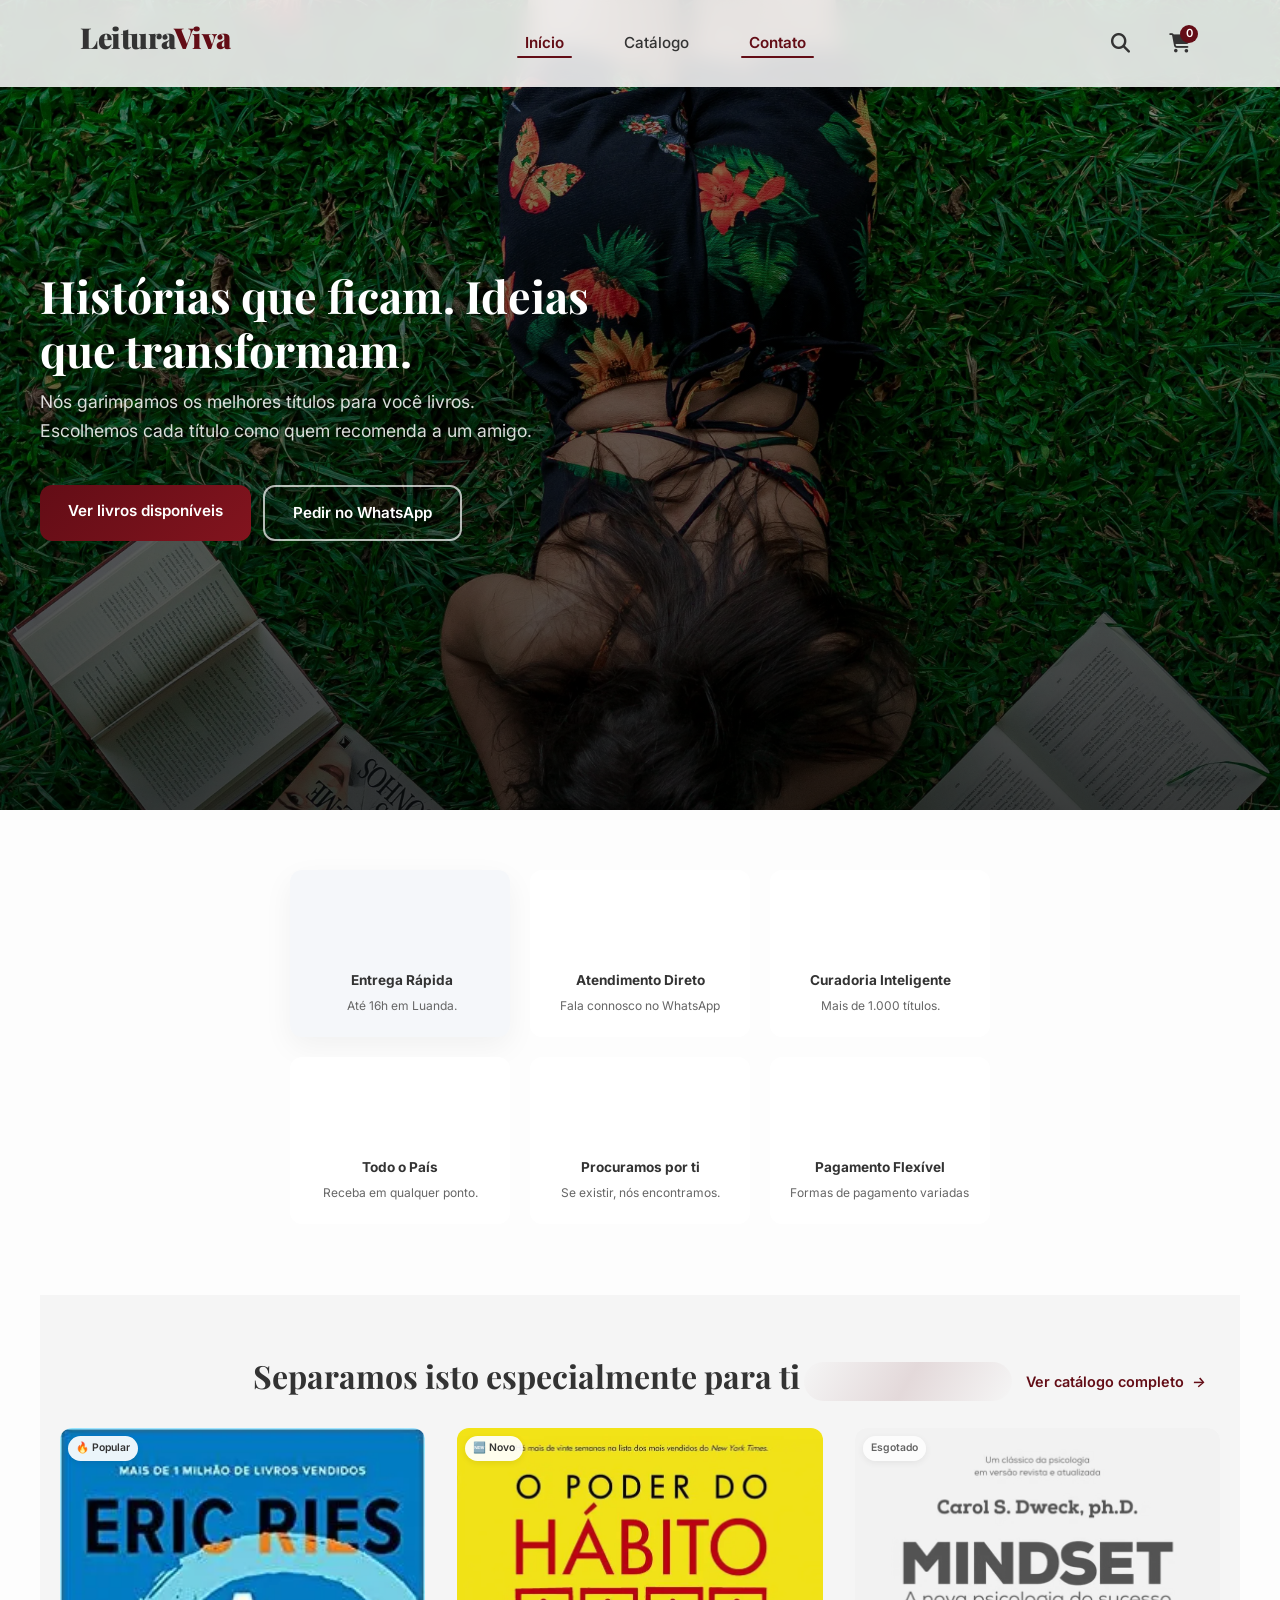
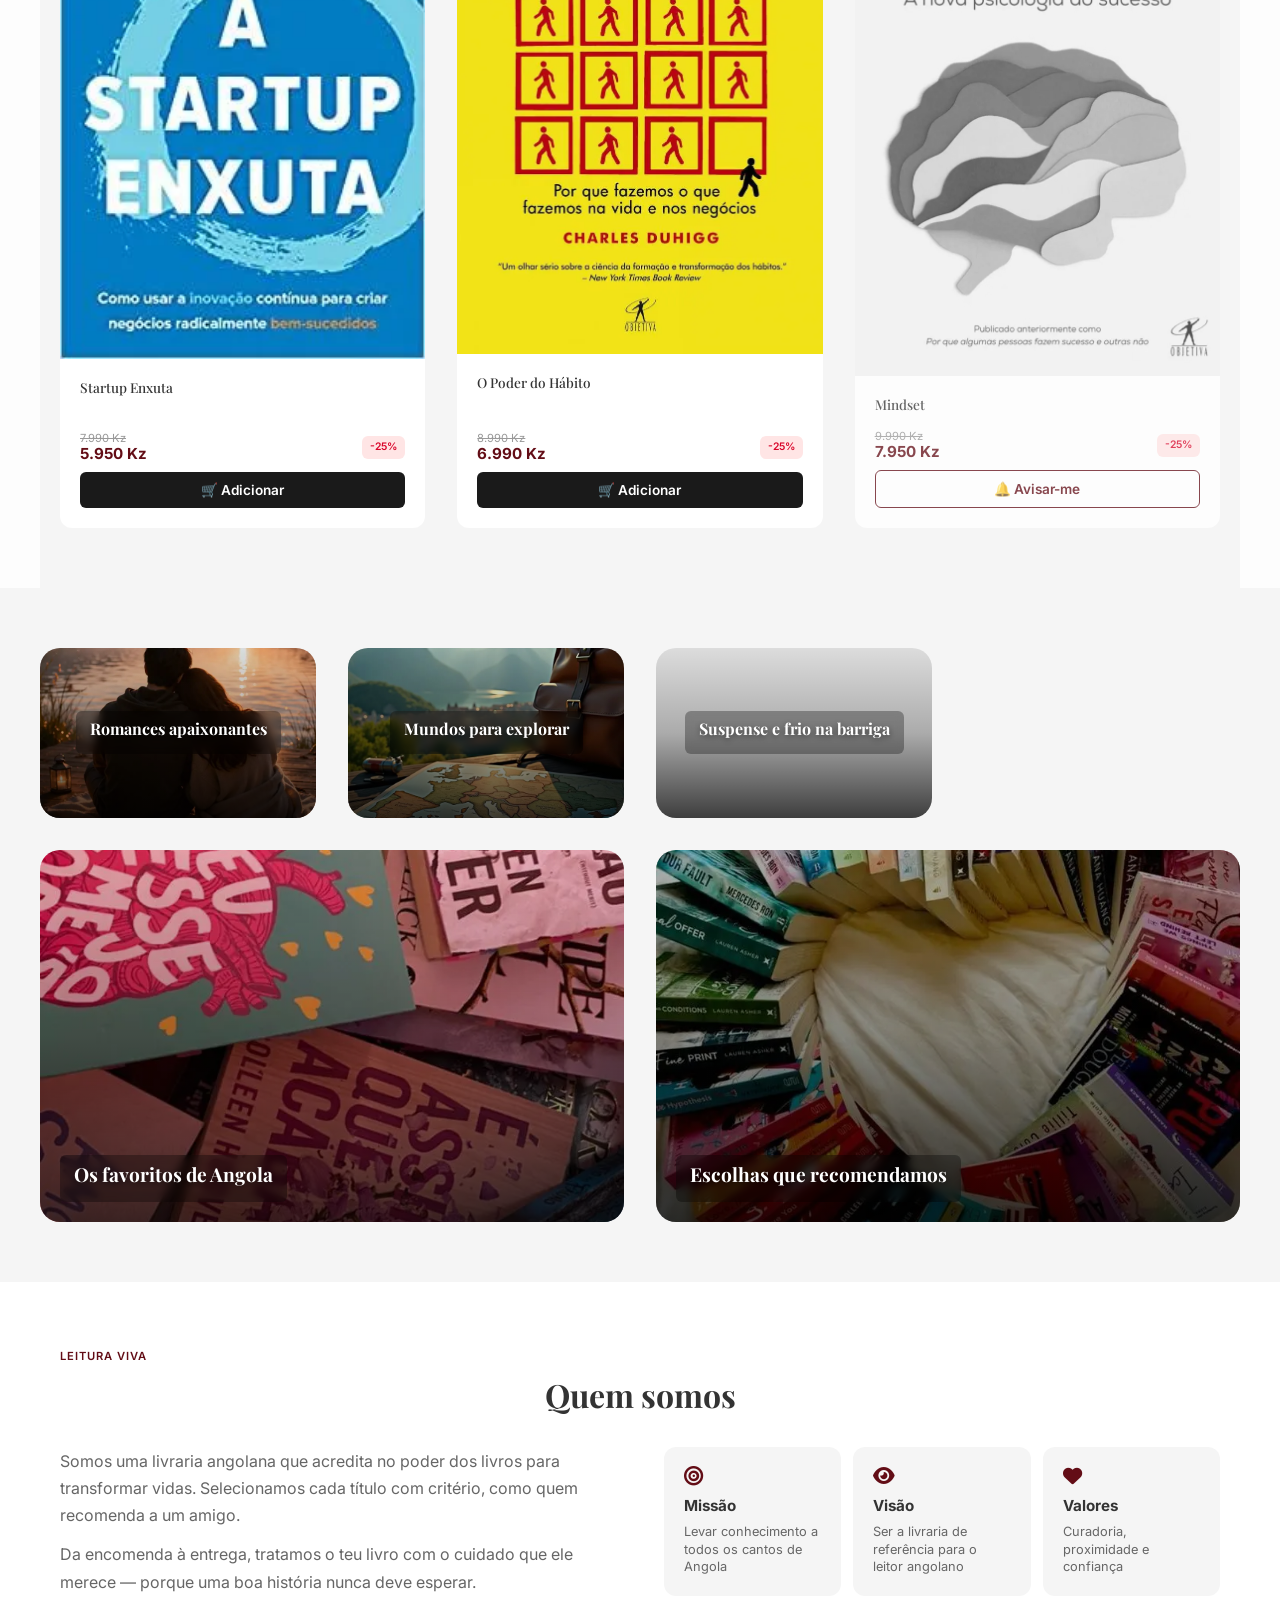
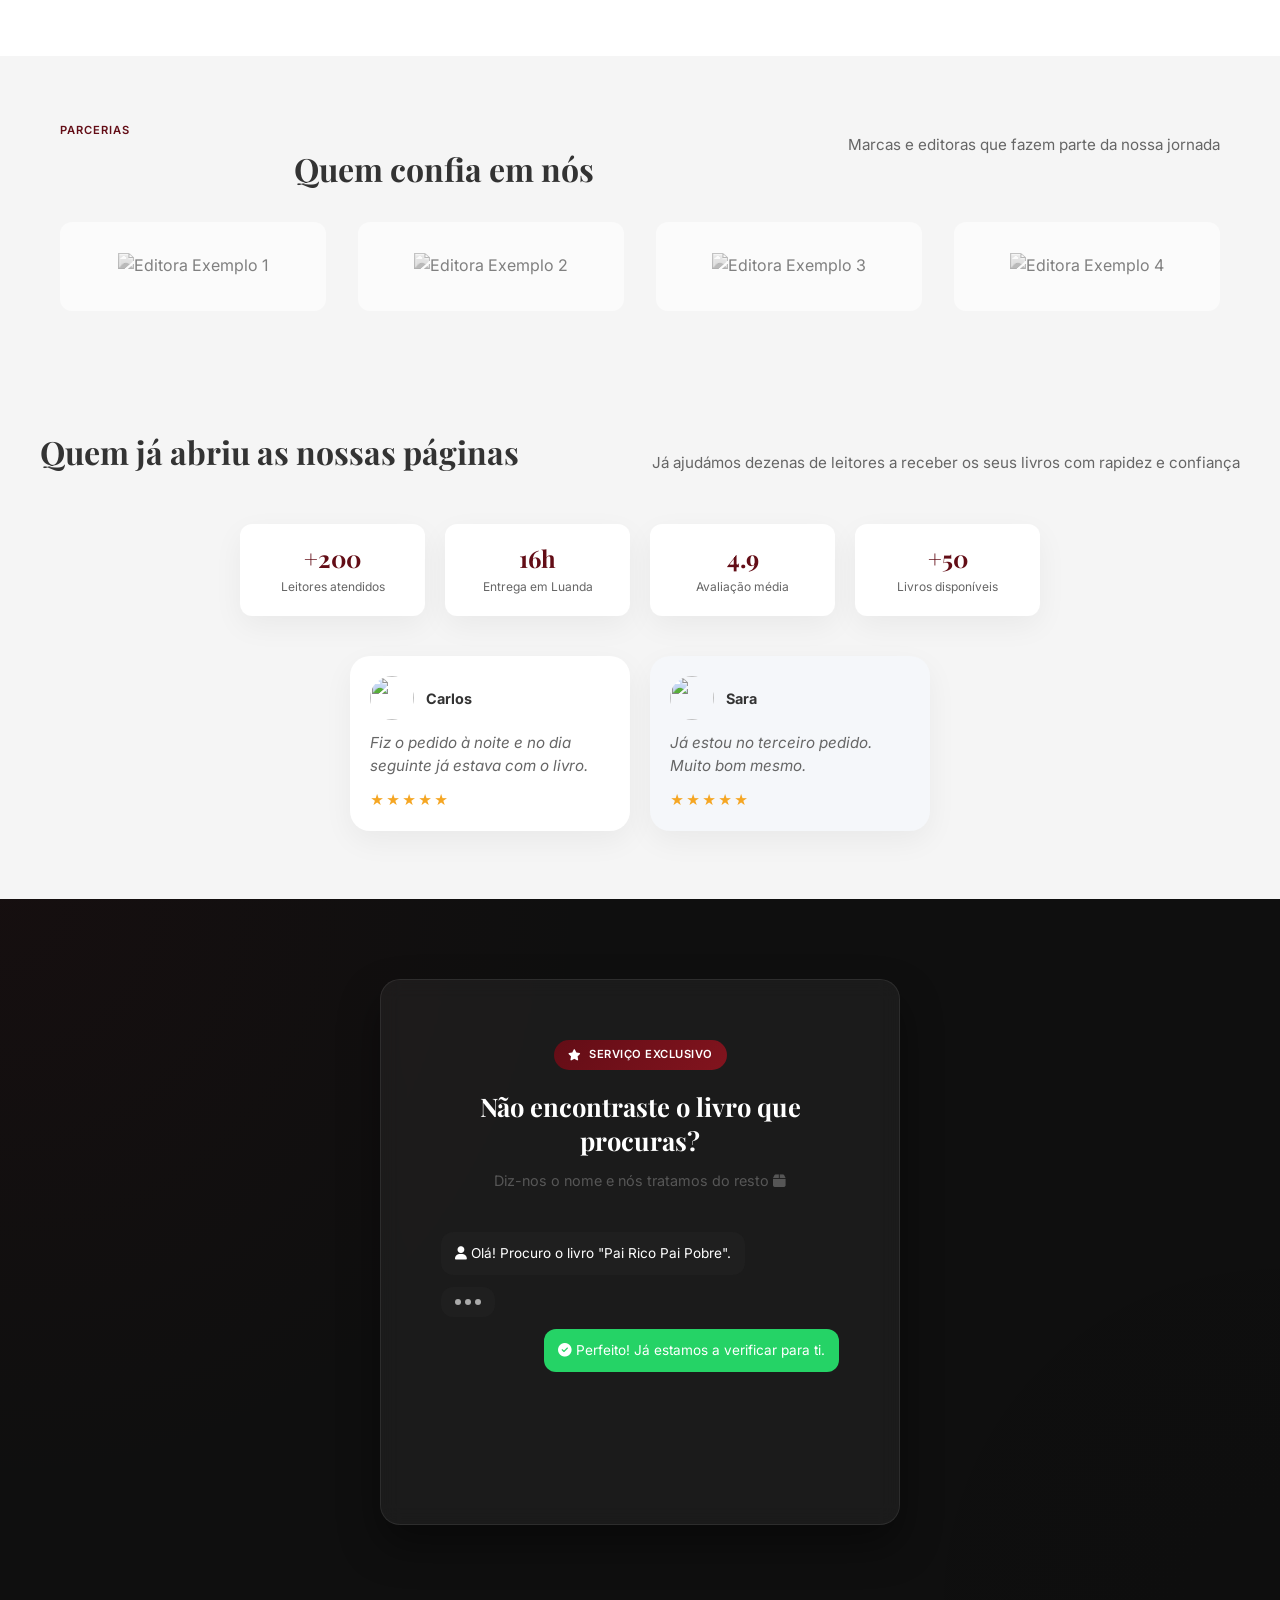
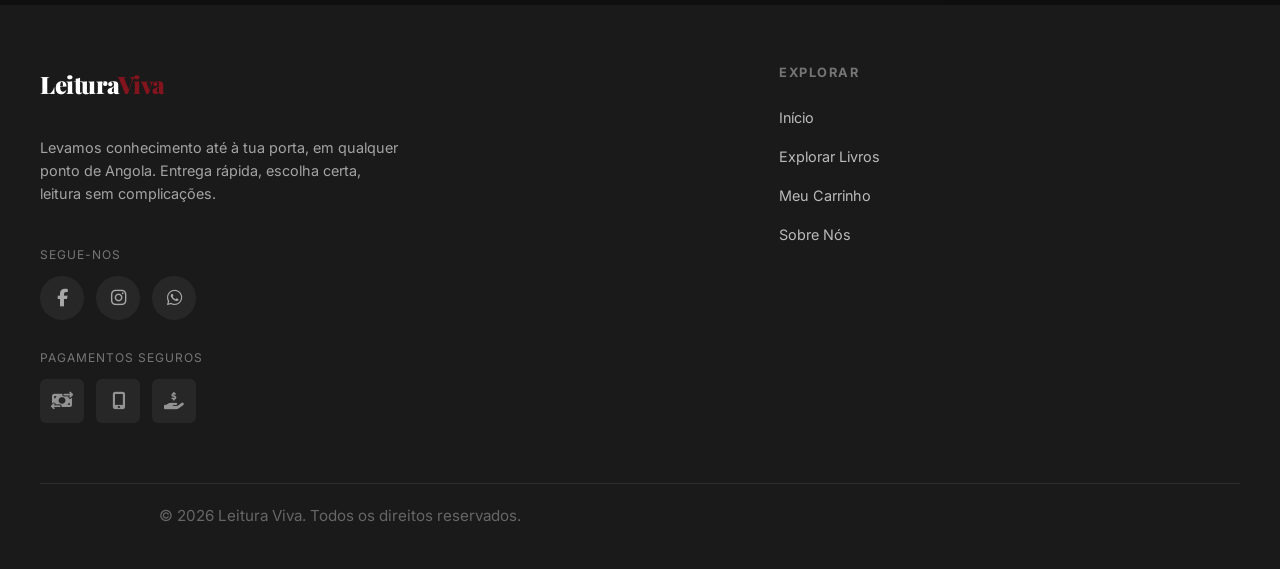
==== commit a6128eea: "Retificação dos elementos" ====
--- a/index.html
+++ b/index.html
@@ -159,7 +159,7 @@
 
                 <span class="valor-content">
                     <strong>Entrega Rápida</strong>
-                    <small>Até 16h em Luanda. Despachamos no mesmo dia.</small>
+                    <small>Até 16h em Luanda.</small>
                 </span>
             </div>
 
@@ -191,7 +191,7 @@
 
                 <span class="valor-content">
                     <strong>Curadoria Inteligente</strong>
-                    <small>Mais de 1.000 títulos. Só os que passam no nosso crivo.</small>
+                    <small>Mais de 1.000 títulos.</small>
                 </span>
             </div>
 
@@ -207,7 +207,7 @@
 
                 <span class="valor-content">
                     <strong>Todo o País</strong>
-                    <small>Esteja onde estiver, o livro chega até si.</small>
+                    <small>Receba em qualquer ponto.</small>
                 </span>
             </div>
 
@@ -224,7 +224,7 @@
 
                 <span class="valor-content">
                     <strong>Procuramos por ti</strong>
-                    <small>Se existir, nós encontramos</small>
+                    <small>Se existir, nós encontramos.</small>
                 </span>
             </div>
 
@@ -241,7 +241,7 @@
 
                 <span class="valor-content">
                     <strong>Pagamento Flexível</strong>
-                    <small>Pague em cash, Express ou transferência.</small>
+                    <small>Formas de pagamento variadas.</small>
                 </span>
             </div>
 
@@ -299,7 +299,7 @@
                                 data-name="Startup Enxuta"
                                 data-price="5950"
                                 aria-label="Adicionar Startup Enxuta ao carrinho">
-                            <span>🛒</span>
+                            <span>🛒 Adicionar</span>
                         </button>
 
                     </div>
@@ -335,7 +335,7 @@
                                 data-name="O Poder do Hábito"
                                 data-price="6990"
                                 aria-label="Adicionar O Poder do Hábito ao carrinho">
-                            <span>🛒</span>
+                            <span>🛒 Adicionar</span>
                         </button>
 
                     </div>
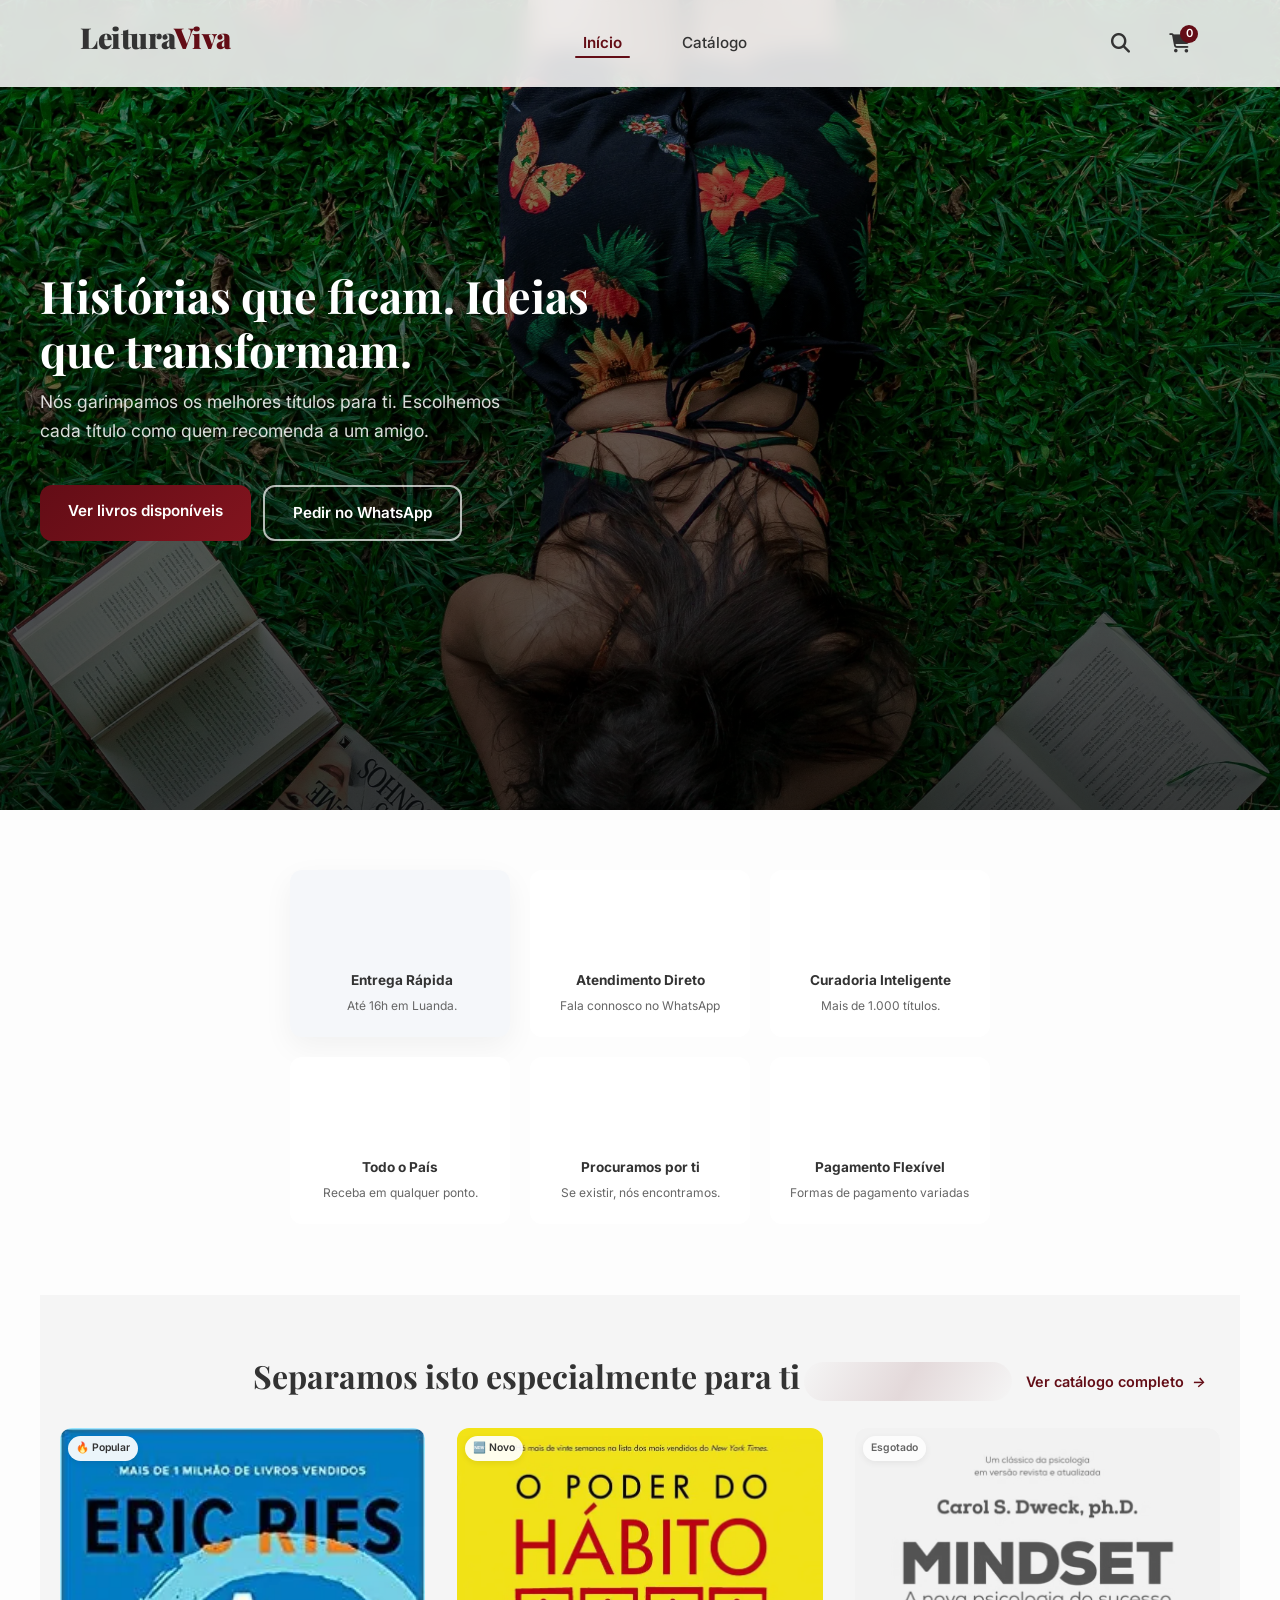
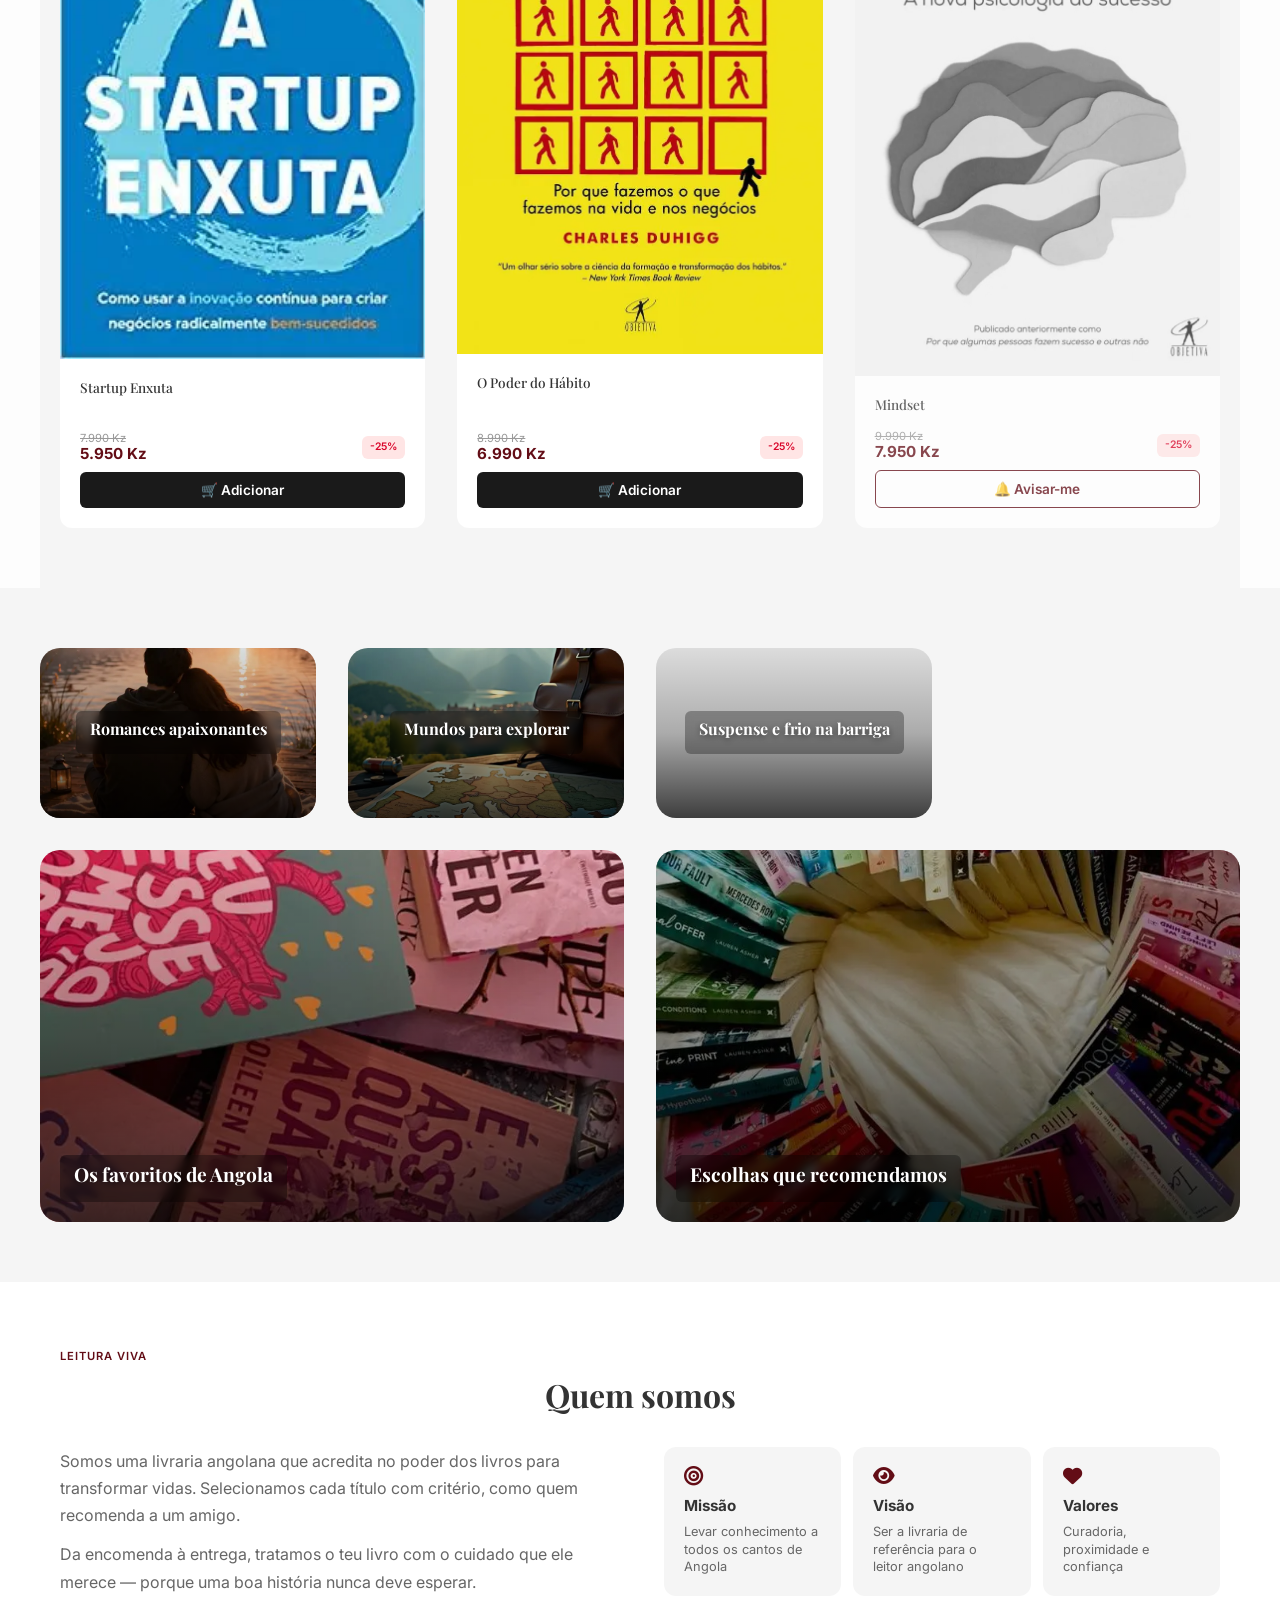
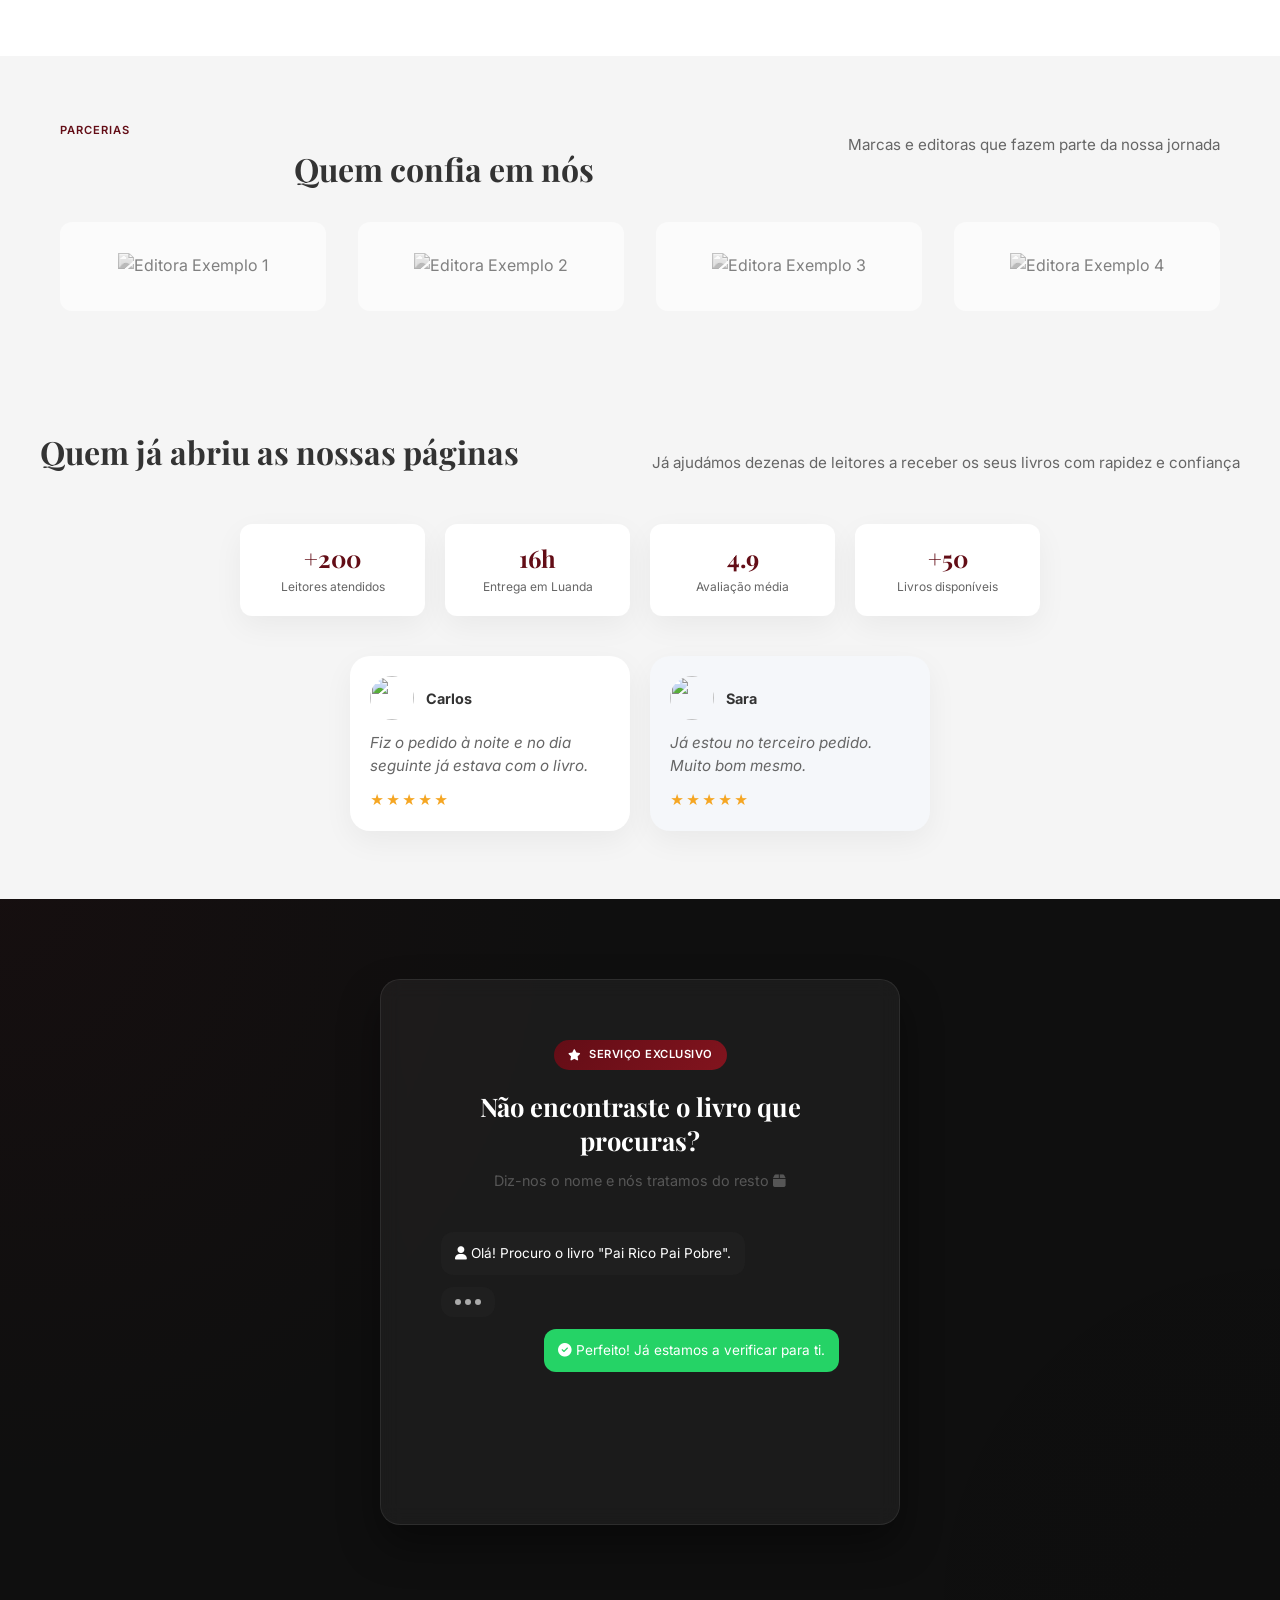
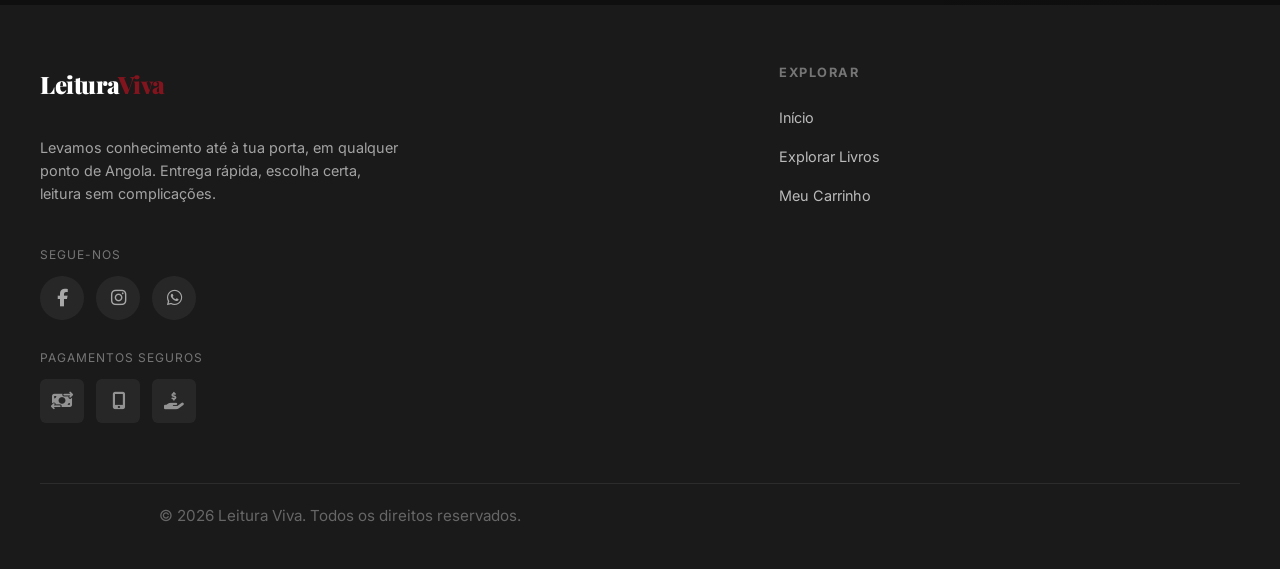
==== commit 6117d449: "carrinho" ====
--- a/index.html
+++ b/index.html
@@ -47,7 +47,6 @@
             <ul class="nav-desktop">
                 <li><a href="index.html" class="active">Início</a></li>
                 <li><a href="catalogo.html">Catálogo</a></li>
-                <li><a href="#contato">Contato</a></li>
             </ul>
         </nav>
 
@@ -127,7 +126,7 @@
                 </h2>
 
                 <p>
-                    Nós garimpamos os melhores títulos para você livros.
+                    Nós garimpamos os melhores títulos para ti.
                     Escolhemos cada título como quem recomenda a um amigo.
                 </p>
 
@@ -729,7 +728,6 @@
                     <li><a href="index.html">Início</a></li>
                     <li><a href="catalogo.html">Explorar Livros</a></li>
                     <li><a href="carrinho.html">Meu Carrinho</a></li>
-                    <li><a href="sobre.html">Sobre Nós</a></li>
                 </ul>
             </nav>
 
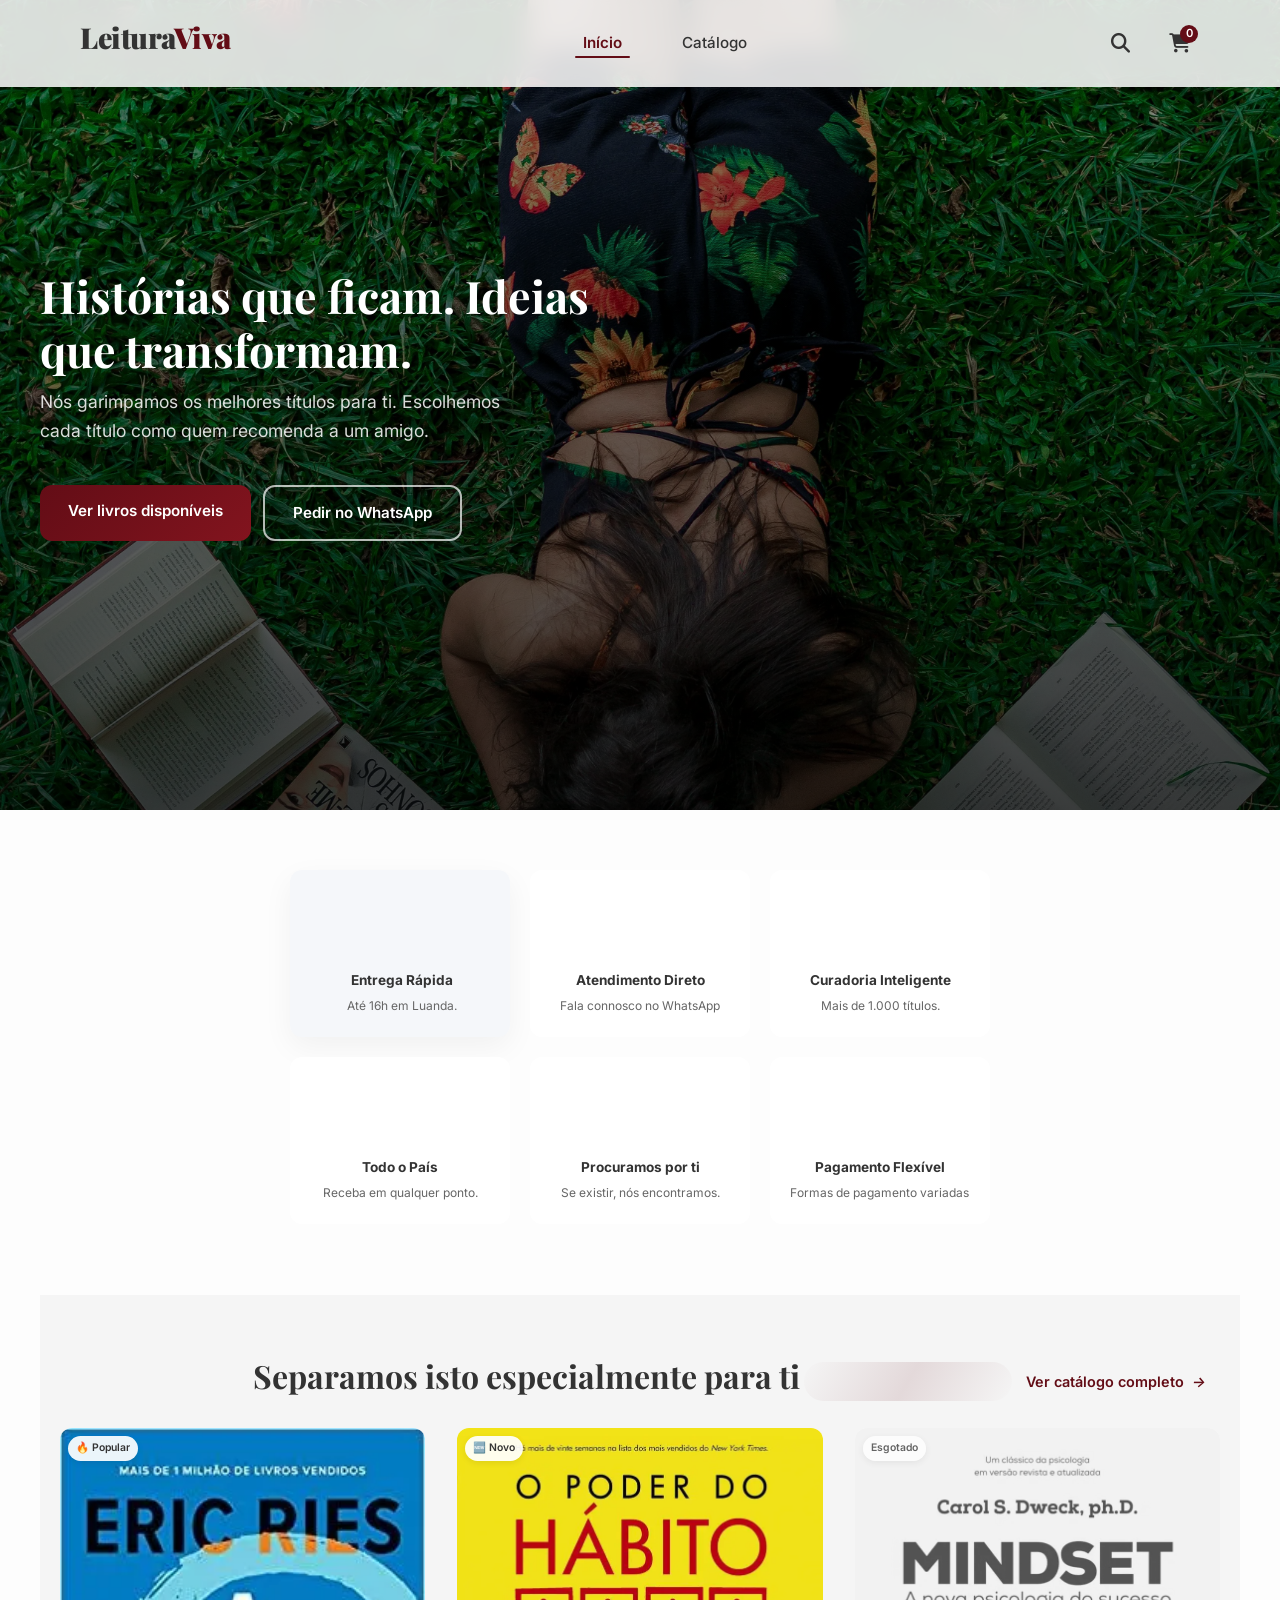
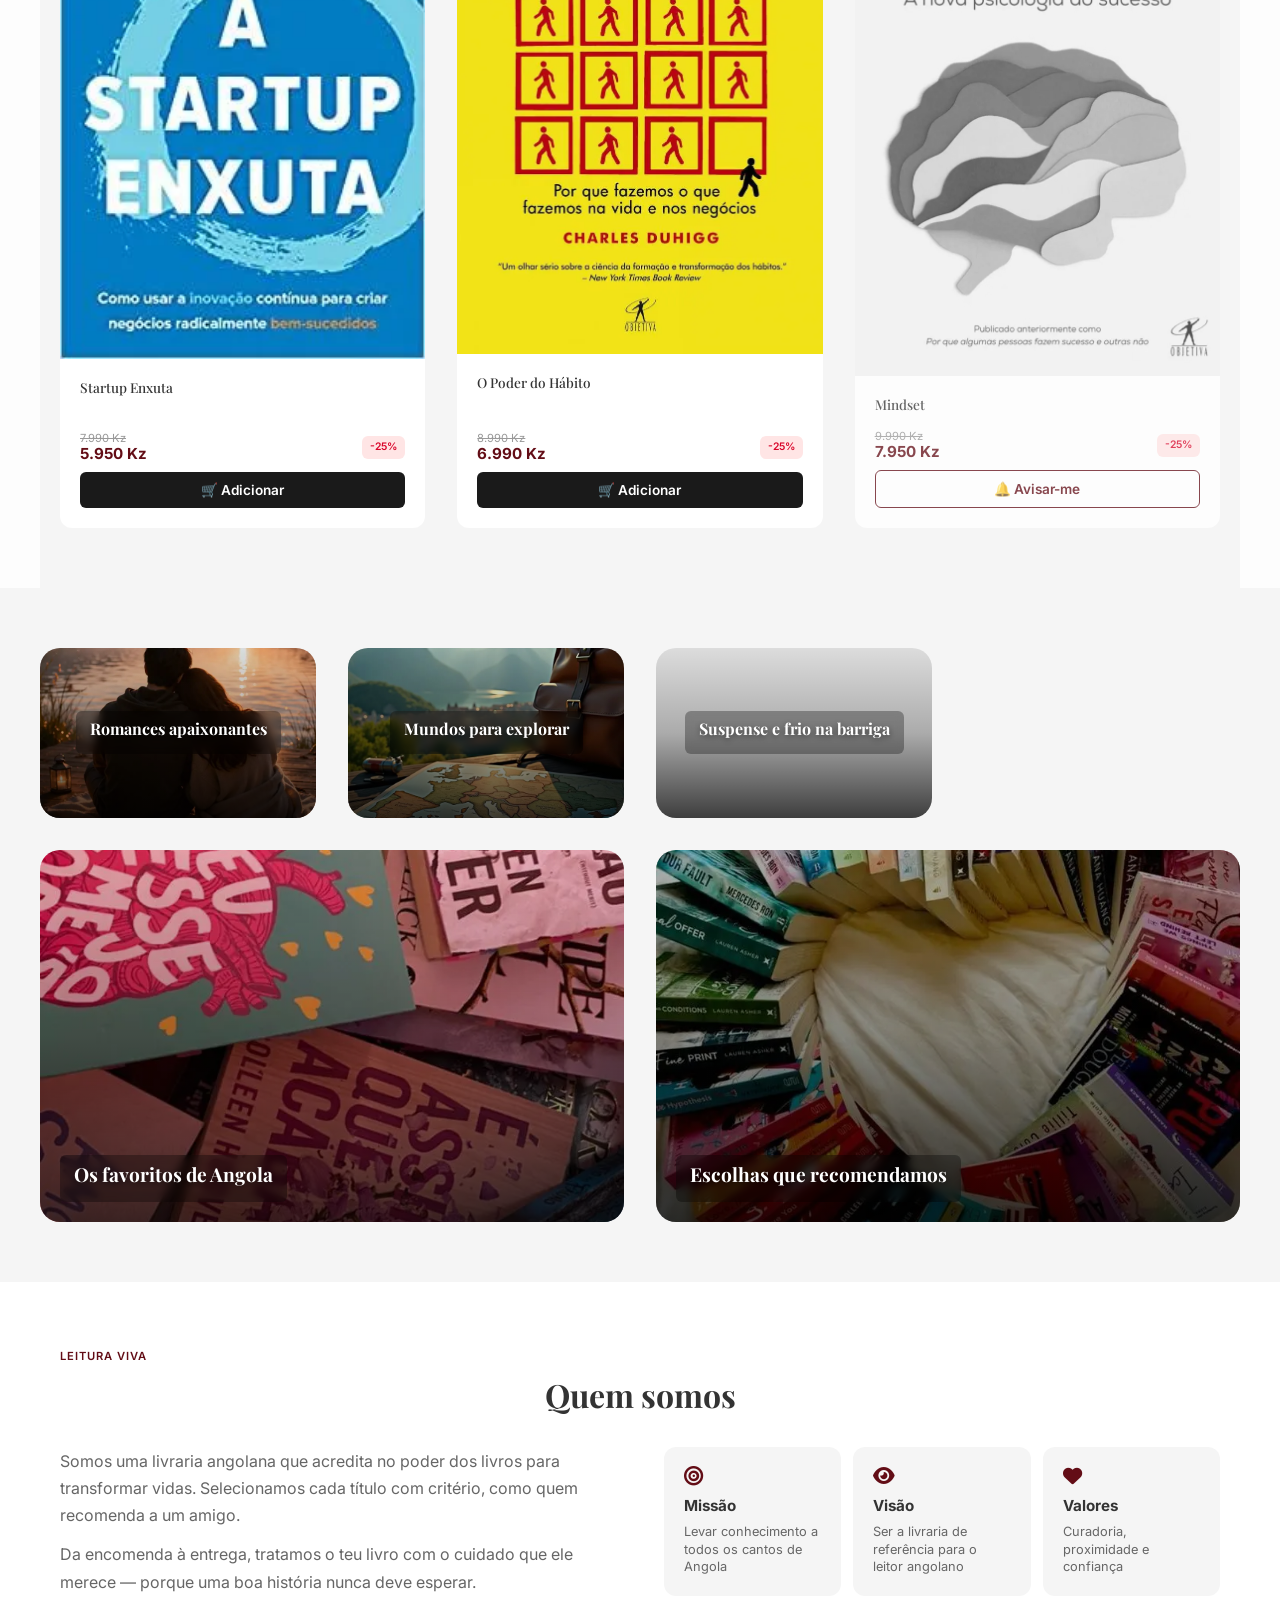
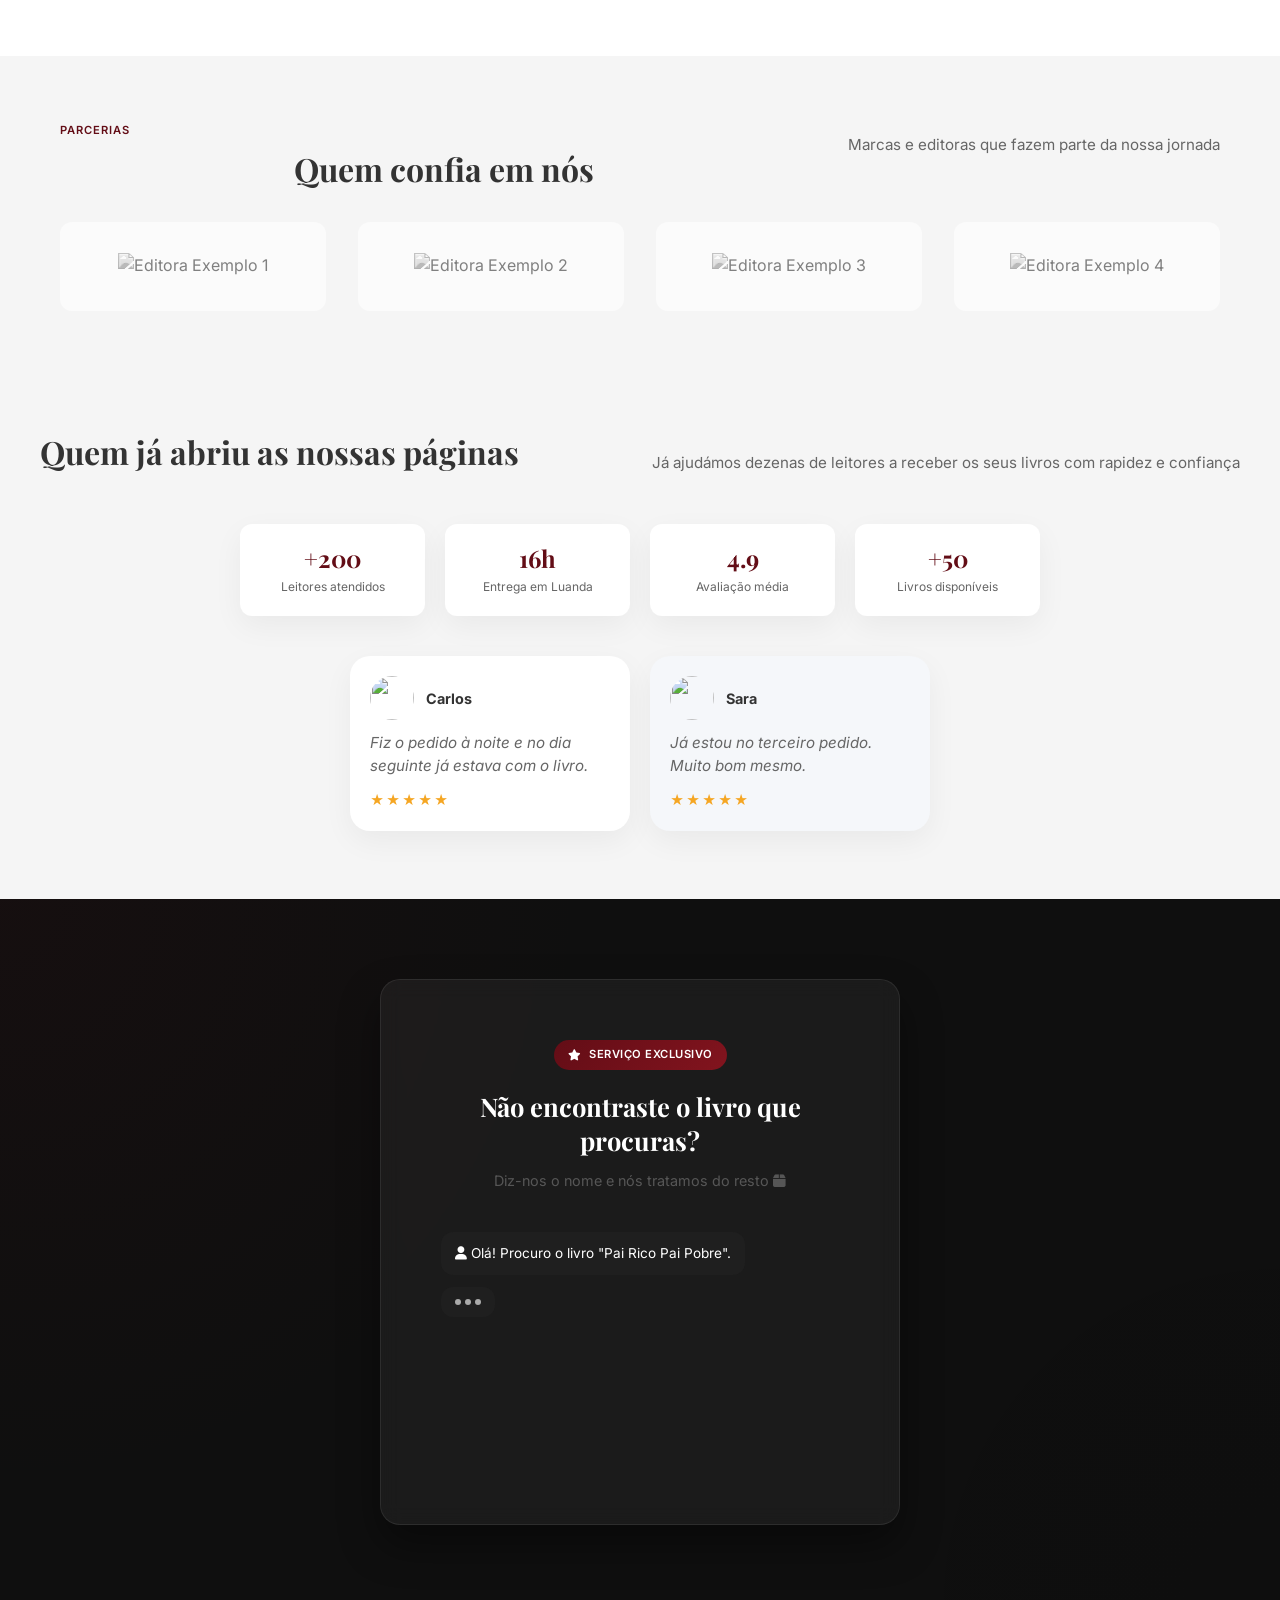
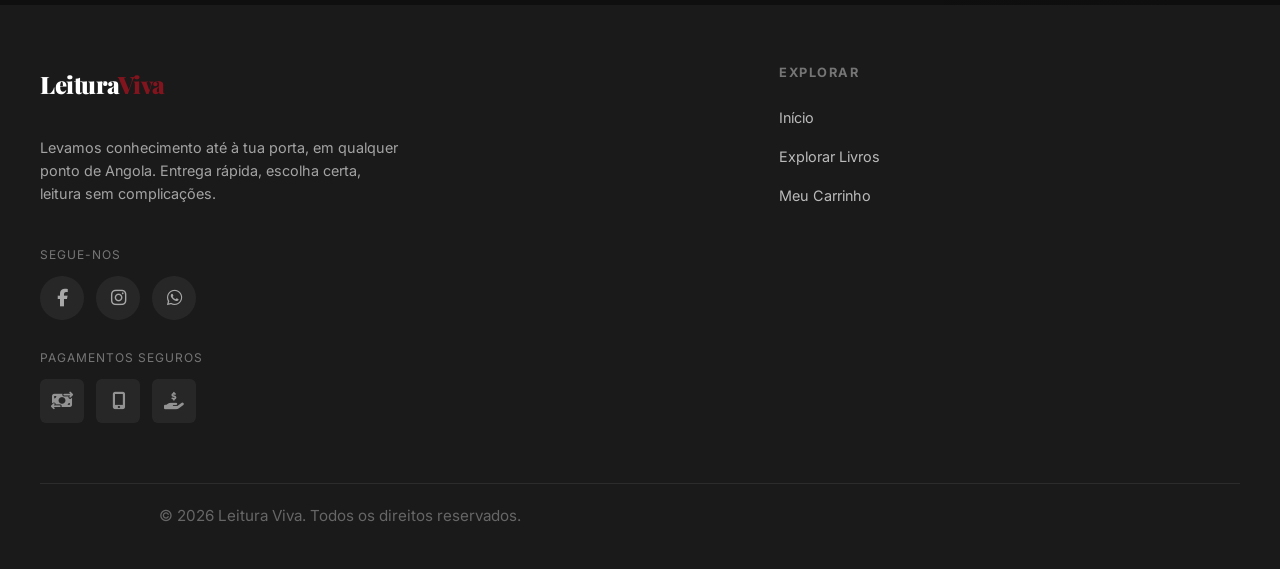
==== commit ed182f92: "Remove the section contato" ====
--- a/index.html
+++ b/index.html
@@ -97,12 +97,6 @@
                     <a href="catalogo.html">
                         <i class="fa-solid fa-book-open" aria-hidden="true"></i>
                         <span>Explorar livros</span>
-                    </a>
-                </li>
-                <li>
-                    <a href="#contato">
-                        <i class="fa-solid fa-phone" aria-hidden="true"></i>
-                        <span>Contato</span>
                     </a>
                 </li>
             </ul>
--- a/css/style.css
+++ b/css/style.css
@@ -72,7 +72,6 @@
     min-height: 100vh;
 }
 
-/* FIX: trava o scroll quando o menu mobile está aberto */
 body.menu-open {
     position: fixed;
     width: 100%;
@@ -151,6 +150,8 @@
     text-decoration: none;
     color: inherit;
     transition: var(--transition);
+    /* FIX iOS — remove highlight azul */
+    -webkit-tap-highlight-color: transparent;
 }
 
 
@@ -163,6 +164,17 @@
     background: none;
     font-family: inherit;
     touch-action: manipulation;
+    /* FIX iOS — remove estilo nativo azul e highlight */
+    -webkit-appearance: none;
+    appearance: none;
+    -webkit-tap-highlight-color: transparent;
+}
+
+/* Fix global — garante que nenhum botão ou link fica azul no tap iOS */
+button,
+a,
+[role="button"] {
+    -webkit-tap-highlight-color: transparent;
 }
 
 
@@ -207,11 +219,18 @@
     left: 0;
     width: 100%;
     background: rgba(255, 255, 255, 0.85);
-    backdrop-filter: blur(10px);
-    -webkit-backdrop-filter: blur(10px);
+    /* FIX iOS — prefixo obrigatório para Safari */
+    -webkit-backdrop-filter: blur(12px);
+    backdrop-filter: blur(12px);
     box-shadow: var(--shadow-soft);
     z-index: 2000;
-    transition: transform 0.3s ease, background 0.3s ease;
+    /*
+       FIX iOS — NÃO usar transform para esconder o header.
+       transform: translateY() desactiva o backdrop-filter no Safari iOS.
+       Usamos opacity + pointer-events em vez disso.
+    */
+    transition: opacity 0.3s ease, background 0.3s ease;
+    will-change: opacity;
 }
 
 @supports not (backdrop-filter: blur(10px)) {
@@ -219,7 +238,13 @@
 }
 
 .header.hide {
-    transform: translateY(-100%);
+    opacity: 0;
+    pointer-events: none;
+}
+
+.header:not(.hide) {
+    opacity: 1;
+    pointer-events: auto;
 }
 
 .header-main {
@@ -272,14 +297,14 @@
     border-radius: var(--radius-full);
     transition: var(--transition);
     color: var(--text);
+    /* FIX iOS */
+    -webkit-tap-highlight-color: transparent;
 }
 
 .icon-link:hover {
     background: var(--cinza);
 }
 
-
-/* ================= CONTADOR DO CARRINHO ================= */
 
 /* ================= CONTADOR DO CARRINHO ================= */
 
@@ -299,12 +324,10 @@
     border-radius: var(--radius-full);
     line-height: 1;
     padding: 0 4px;
-    /* FIX: base para a animação funcionar correctamente */
     transform-origin: center;
     will-change: transform;
 }
 
-/* Pulsa uma vez sempre que um livro é adicionado ao carrinho */
 .cart-count.pulse {
     animation: cartPulse 0.4s ease-out;
 }
@@ -316,7 +339,6 @@
     100% { transform: scale(1); }
 }
 
-/* Respeita preferência do utilizador por menos movimento */
 @media (prefers-reduced-motion: reduce) {
     .cart-count.pulse {
         animation: none;
@@ -329,7 +351,7 @@
 .overlay {
     position: fixed;
     inset: 0;
-    z-index: 1999; /* abaixo do header (2000) e drawer (2600), acima do conteúdo */
+    z-index: 1999;
     background: rgba(0, 0, 0, 0.5);
     display: none;
     opacity: 0;
@@ -353,10 +375,23 @@
     font-size: 1.5rem;
     border-radius: var(--radius-full);
     transition: var(--transition);
+    /* FIX iOS — remove estilo azul nativo do Safari */
+    -webkit-appearance: none;
+    appearance: none;
+    background: transparent;
+    border: none;
+    color: var(--text);
+    -webkit-tap-highlight-color: transparent;
 }
 
 .hamburger:hover {
     background: var(--cinza);
+}
+
+/* FIX iOS — força cor preta no ícone */
+.hamburger i {
+    color: var(--text);
+    pointer-events: none;
 }
 
 
@@ -384,7 +419,6 @@
     transform: translateX(0);
 }
 
-/* FIX: quando fechado, impede leitores de ecrã de navegar dentro */
 .nav-drawer[aria-hidden="true"] {
     visibility: hidden;
 }
@@ -407,10 +441,20 @@
     font-size: 1.5rem;
     border-radius: var(--radius-full);
     transition: var(--transition);
+    /* FIX iOS */
+    -webkit-appearance: none;
+    appearance: none;
+    color: var(--text);
+    -webkit-tap-highlight-color: transparent;
 }
 
 .close-menu:hover {
     background: var(--cinza);
+}
+
+.close-menu i {
+    color: var(--text);
+    pointer-events: none;
 }
 
 
@@ -457,6 +501,7 @@
     font-weight: 500;
     color: var(--text);
     transition: var(--transition);
+    -webkit-tap-highlight-color: transparent;
 }
 
 .menu a:hover {
@@ -467,14 +512,12 @@
 
 /* ================= NAVEGAÇÃO DESKTOP ================= */
 
-/* Mobile first: escondida por padrão */
 .nav-desktop {
     display: none;
 }
 
 @media (min-width: 768px) {
 
-    /* Esconde elementos exclusivos do mobile */
     .hamburger,
     .close-menu,
     .nav-drawer,
@@ -482,7 +525,6 @@
         display: none;
     }
 
-    /* Header passa a grelha de 3 colunas: logo | nav | acções */
     .header-main {
         display: grid;
         grid-template-columns: auto 1fr auto;
@@ -499,7 +541,6 @@
         gap: var(--gap-md);
     }
 
-    /* Nav desktop */
     .nav-desktop {
         display: flex;
         justify-content: center;
@@ -550,6 +591,8 @@
         padding: var(--space-xs) var(--space-md);
     }
 }
+
+
 /* ================= HERO ================= */
 
 .hero {
@@ -616,14 +659,15 @@
     transition: all 0.3s ease;
     position: relative;
     overflow: hidden;
-}
-
-/* ================= BOTÃO PRINCIPAL ================= */
+    -webkit-tap-highlight-color: transparent;
+}
 
 .btn-main {
     background: linear-gradient(135deg, var(--vinho), var(--vinho-light));
     color: var(--white);
     border: none;
+    -webkit-appearance: none;
+    appearance: none;
 }
 
 .btn-main::before {
@@ -661,8 +705,6 @@
     transform: translateX(4px);
 }
 
-/* ================= BOTÃO OUTLINE ================= */
-
 .btn-outline {
     background: transparent;
     color: var(--white);
@@ -757,6 +799,7 @@
     position: relative;
     transition: color 0.25s ease;
     animation: breathe 3s ease-in-out infinite;
+    -webkit-tap-highlight-color: transparent;
 }
 
 .section-cta::before {
@@ -801,13 +844,8 @@
 }
 
 @media (prefers-reduced-motion: reduce) {
-    .section-cta {
-        animation: none;
-    }
-
-    .section-cta:hover .cta-icon {
-        transform: none;
-    }
+    .section-cta { animation: none; }
+    .section-cta:hover .cta-icon { transform: none; }
 }
 
 @media (max-width: 600px) {
@@ -837,6 +875,7 @@
     grid-template-columns: repeat(2, 1fr);
     gap: var(--gap-sm);
 }
+
 
 /* ================= CARD DO LIVRO ================= */
 
@@ -879,6 +918,7 @@
 .book-card:hover .image-box img {
     transform: scale(1.03);
 }
+
 
 /* ================= BADGES ================= */
 
@@ -899,6 +939,7 @@
 .badge.is-popular { color: #d97706; }
 .badge.is-new     { color: #2563eb; }
 .badge.is-out     { background: #eee; color: #777; }
+
 
 /* ================= SELO PROMOÇÃO ================= */
 
@@ -917,6 +958,7 @@
     z-index: 2;
 }
 
+
 /* ================= INFO DO CARD ================= */
 
 .card-info {
@@ -973,6 +1015,7 @@
     border-radius: var(--radius-sm);
     white-space: nowrap;
 }
+
 
 /* ================= BOTÃO ADICIONAR AO CARRINHO ================= */
 
@@ -994,10 +1037,14 @@
     position: relative;
     overflow: hidden;
     transition: all 0.25s ease;
+    -webkit-appearance: none;
+    appearance: none;
+    -webkit-tap-highlight-color: transparent;
 }
 
 .add-to-cart:hover  { background: var(--vinho); }
 .add-to-cart:active { transform: scale(0.96); }
+
 
 /* ================= BOTÃO NOTIFICAR (ESGOTADO) ================= */
 
@@ -1017,6 +1064,9 @@
     align-items: center;
     justify-content: center;
     gap: var(--gap-xs);
+    -webkit-appearance: none;
+    appearance: none;
+    -webkit-tap-highlight-color: transparent;
 }
 
 .notify-btn:hover {
@@ -1024,8 +1074,9 @@
     color: var(--white);
 }
 
-.book-card.is-out .notify-btn   { display: flex; }
-.book-card.is-out .add-to-cart  { display: none; }
+.book-card.is-out .notify-btn  { display: flex; }
+.book-card.is-out .add-to-cart { display: none; }
+
 
 /* ================= ESTADOS DO BOTÃO ================= */
 
@@ -1067,6 +1118,7 @@
     animation: shine 0.6s ease;
 }
 
+
 /* ================= ESTADO ESGOTADO ================= */
 
 .book-card.is-out {
@@ -1077,9 +1129,9 @@
     filter: grayscale(100%);
 }
 
+
 /* ================= RESPONSIVO — LIVROS ================= */
 
-/* FIX: breakpoint unificado (estava duplicado) */
 @media (min-width: 600px) {
     .livros-container {
         grid-template-columns: repeat(3, 1fr);
@@ -1123,8 +1175,6 @@
 
 
 /* ================= CATEGORIAS ================= */
-
-/* FIX: secção estava completamente duplicada — unificada aqui */
 
 .categories {
     background: var(--cinza);
@@ -1155,6 +1205,7 @@
     background-size: cover;
     background-position: center;
     transition: transform 0.25s ease, box-shadow 0.25s ease;
+    -webkit-tap-highlight-color: transparent;
 }
 
 .cat-cards .card::before {
@@ -1202,21 +1253,12 @@
     font-size: 1rem;
 }
 
-/* ================= BACKGROUNDS DAS CATEGORIAS ================= */
-
-/* FIX: nomes de ficheiros com espaços são frágeis
-   Recomendo renomear os ficheiros em disco para sem espaços:
-   "terror (3).webp"                    → terror-3.webp
-   "lendo num ambiente relaxante.webp"  → lendo-relaxante.webp        */
-
 .card.romance      { background-image: url('../img/relacionship.webp'); }
 .card.ficcao       { background-image: url('../img/explr.webp'); }
 .card.terror       { background-image: url('../img/terror-3.webp'); }
 .card.vendidos     { background-image: url('../img/recomend.webp'); }
 .card.recomendados { background-image: url('../img/reco.webp'); }
 
-/* ================= REVEAL CATEGORIAS ================= */
-
 .categories .reveal {
     opacity: 0;
     transform: translateY(25px);
@@ -1227,8 +1269,6 @@
     opacity: 1;
     transform: translateY(0);
 }
-
-/* ================= RESPONSIVO — CATEGORIAS ================= */
 
 @media (min-width: 600px) {
     .cat-cards {
@@ -1237,19 +1277,12 @@
         grid-auto-rows: 150px;
     }
 
-    .cat-cards .card.featured {
-        grid-column: span 2;
-    }
-
-    .cat-cards .card-title {
-        font-size: 0.9rem;
-    }
+    .cat-cards .card.featured { grid-column: span 2; }
+    .cat-cards .card-title    { font-size: 0.9rem; }
 }
 
 @media (min-width: 1024px) {
-    .categories {
-        padding: var(--space-xl) var(--space-lg);
-    }
+    .categories { padding: var(--space-xl) var(--space-lg); }
 
     .cat-cards {
         grid-template-columns: repeat(4, 1fr);
@@ -1259,11 +1292,7 @@
         margin: 0 auto;
     }
 
-    .cat-cards .card.featured {
-        grid-column: span 2;
-        grid-row: span 2;
-    }
-
+    .cat-cards .card.featured       { grid-column: span 2; grid-row: span 2; }
     .cat-cards .card-title          { font-size: 1rem; }
     .cat-cards .card.featured .card-title { font-size: 1.2rem; }
     .cat-cards .card:hover          { transform: translateY(-6px); }
@@ -1309,11 +1338,7 @@
     margin-top: 4px;
 }
 
-/* ================= DEPOIMENTOS ================= */
-
-.stories-wrapper {
-    margin-top: var(--space-lg);
-}
+.stories-wrapper { margin-top: var(--space-lg); }
 
 .stories-container {
     display: flex;
@@ -1336,8 +1361,8 @@
     transition: transform 0.25s ease;
 }
 
-.story-card:active           { transform: scale(0.97); }
-.story-card:nth-child(even)  { background: #f5f7fa; }
+.story-card:active          { transform: scale(0.97); }
+.story-card:nth-child(even) { background: #f5f7fa; }
 
 .user-meta {
     display: flex;
@@ -1353,10 +1378,7 @@
     object-fit: cover;
 }
 
-.user-meta strong {
-    font-size: 0.9rem;
-    color: var(--text);
-}
+.user-meta strong { font-size: 0.9rem; color: var(--text); }
 
 .user-quote {
     font-size: 0.9rem;
@@ -1366,54 +1388,20 @@
     font-style: italic;
 }
 
-.stars {
-    font-size: 0.85rem;
-    color: #f5a623;
-    letter-spacing: 2px;
-}
+.stars { font-size: 0.85rem; color: #f5a623; letter-spacing: 2px; }
 
 @media (min-width: 600px) {
-    .community-stats {
-        grid-template-columns: repeat(4, 1fr);
-        gap: var(--gap-md);
-    }
-
-    .story-card {
-        flex: 0 0 320px;
-    }
-
-    .stories-container {
-        max-width: 700px;
-        margin-left: auto;
-        margin-right: auto;
-    }
+    .community-stats  { grid-template-columns: repeat(4, 1fr); gap: var(--gap-md); }
+    .story-card       { flex: 0 0 320px; }
+    .stories-container { max-width: 700px; margin-left: auto; margin-right: auto; }
 }
 
 @media (min-width: 1024px) {
-    .community-stories {
-        padding: var(--space-xl) var(--space-lg);
-    }
-
-    .community-stats {
-        max-width: 800px;
-        margin-left: auto;
-        margin-right: auto;
-    }
-
-    .stories-container {
-        max-width: 900px;
-        justify-content: center;
-        overflow: visible;
-    }
-
-    .story-card {
-        flex: 0 0 280px;
-    }
-
-    .story-card:hover {
-        transform: translateY(-4px);
-        box-shadow: var(--shadow-strong);
-    }
+    .community-stories { padding: var(--space-xl) var(--space-lg); }
+    .community-stats   { max-width: 800px; margin-left: auto; margin-right: auto; }
+    .stories-container { max-width: 900px; justify-content: center; overflow: visible; }
+    .story-card        { flex: 0 0 280px; }
+    .story-card:hover  { transform: translateY(-4px); box-shadow: var(--shadow-strong); }
 }
 
 
@@ -1432,8 +1420,8 @@
     background: rgba(255, 255, 255, 0.05);
     border-radius: var(--radius-lg);
     padding: var(--space-lg) var(--space-md);
+    -webkit-backdrop-filter: blur(10px);
     backdrop-filter: blur(10px);
-    -webkit-backdrop-filter: blur(10px);
     border: 1px solid rgba(255, 255, 255, 0.08);
     box-shadow: 0 20px 40px rgba(0, 0, 0, 0.4);
     max-width: 520px;
@@ -1469,8 +1457,6 @@
     margin-bottom: 0;
 }
 
-/* ================= WHATSAPP PREVIEW ================= */
-
 .whatsapp-preview {
     margin: var(--space-lg) 0;
     display: flex;
@@ -1509,8 +1495,6 @@
 
 .wa-typing span:nth-child(2) { animation-delay: 0.2s; }
 .wa-typing span:nth-child(3) { animation-delay: 0.4s; }
-
-/* ================= BOTÃO VIP ================= */
 
 .btn-vip {
     display: inline-flex;
@@ -1524,12 +1508,11 @@
     font-size: 0.95rem;
     text-decoration: none;
     transition: all 0.25s ease;
+    -webkit-tap-highlight-color: transparent;
 }
 
 .btn-vip:hover  { transform: translateY(-2px); box-shadow: 0 12px 28px rgba(37, 211, 102, 0.4); }
 .btn-vip:active { transform: scale(0.97); }
-
-/* ================= REVEAL SEQUENCIAL ================= */
 
 .book-concierge .reveal-seq {
     opacity: 0;
@@ -1543,14 +1526,9 @@
 }
 
 @media (min-width: 600px) {
-    .book-concierge  { padding: var(--space-xl) var(--space-lg); }
-    .concierge-card  { padding: var(--space-xl); }
-
-    .whatsapp-preview {
-        max-width: 400px;
-        margin-left: auto;
-        margin-right: auto;
-    }
+    .book-concierge { padding: var(--space-xl) var(--space-lg); }
+    .concierge-card { padding: var(--space-xl); }
+    .whatsapp-preview { max-width: 400px; margin-left: auto; margin-right: auto; }
 }
 
 @media (min-width: 1024px) {
@@ -1559,7 +1537,7 @@
 
 @keyframes blink {
     0%, 80%, 100% { opacity: 0.3; }
-    40%           { opacity: 1; }
+    40%            { opacity: 1; }
 }
 
 
@@ -1579,11 +1557,7 @@
     margin: 0 auto;
 }
 
-.footer-brand {
-    display: flex;
-    flex-direction: column;
-    gap: var(--space-md);
-}
+.footer-brand { display: flex; flex-direction: column; gap: var(--space-md); }
 
 .footer-brand .logo {
     font-family: var(--font-title);
@@ -1592,12 +1566,8 @@
     letter-spacing: -0.5px;
 }
 
-.footer-brand .logo span { color: var(--vinho-light); }
-
-.footer-brand .logo a {
-    color: var(--white);
-    text-decoration: none;
-}
+.footer-brand .logo span   { color: var(--vinho-light); }
+.footer-brand .logo a      { color: var(--white); text-decoration: none; }
 
 .footer-description {
     font-size: 0.9rem;
@@ -1607,8 +1577,6 @@
     margin-bottom: 0;
 }
 
-/* ================= PAGAMENTOS ================= */
-
 .footer-payments { margin-top: var(--space-xs); }
 
 .payments-title {
@@ -1643,13 +1611,7 @@
     color: var(--white);
 }
 
-/* ================= LINKS ================= */
-
-.footer-links {
-    display: flex;
-    flex-direction: column;
-    gap: var(--space-xs);
-}
+.footer-links { display: flex; flex-direction: column; gap: var(--space-xs); }
 
 .footer-title {
     font-family: var(--font-body);
@@ -1677,64 +1639,7 @@
     display: inline-block;
 }
 
-.footer-list a:hover {
-    color: var(--white);
-    transform: translateX(4px);
-}
-
-/* ================= NEWSLETTER ================= */
-
-.footer-newsletter {
-    margin-top: var(--space-lg);
-    padding-top: var(--space-lg);
-    border-top: 1px solid rgba(255, 255, 255, 0.08);
-    text-align: center;
-}
-
-.footer-newsletter p {
-    font-size: 0.85rem;
-    color: rgba(255, 255, 255, 0.6);
-    margin-bottom: var(--space-sm);
-}
-
-.newsletter-form {
-    display: flex;
-    gap: var(--gap-xs);
-    max-width: 400px;
-    margin: 0 auto;
-}
-
-.newsletter-form input {
-    flex: 1;
-    padding: 10px 14px;
-    border-radius: var(--radius-sm);
-    border: 1px solid rgba(255, 255, 255, 0.1);
-    background: rgba(255, 255, 255, 0.05);
-    color: var(--white);
-    font-size: 0.85rem;
-    outline: none;
-    transition: border-color 0.25s ease;
-}
-
-.newsletter-form input::placeholder { color: rgba(255, 255, 255, 0.3); }
-.newsletter-form input:focus        { border-color: var(--vinho-light); }
-
-.newsletter-form button {
-    padding: 10px 18px;
-    border-radius: var(--radius-sm);
-    border: none;
-    background: var(--vinho);
-    color: var(--white);
-    font-size: 0.85rem;
-    font-weight: 600;
-    cursor: pointer;
-    transition: all 0.25s ease;
-    white-space: nowrap;
-}
-
-.newsletter-form button:hover { background: var(--vinho-light); }
-
-/* ================= COPYRIGHT ================= */
+.footer-list a:hover { color: var(--white); transform: translateX(4px); }
 
 .footer-bottom {
     margin-top: var(--space-xl);
@@ -1745,39 +1650,16 @@
     color: rgba(255, 255, 255, 0.4);
 }
 
-/* ================= RESPONSIVO — FOOTER ================= */
-
 @media (min-width: 600px) {
-    .footer-container {
-        grid-template-columns: 1fr 1fr;
-    }
-
-    .footer-brand {
-        grid-column: 1 / -1;
-    }
+    .footer-container      { grid-template-columns: 1fr 1fr; }
+    .footer-brand          { grid-column: 1 / -1; }
 }
 
 @media (min-width: 1024px) {
-    .footer {
-        padding: var(--space-xl) var(--space-lg) var(--space-lg);
-    }
-
-    .footer-container {
-        grid-template-columns: 1.5fr 1fr;
-        gap: var(--gap-xl);
-    }
-
-    .footer-brand {
-        grid-column: auto;
-    }
-
-    .newsletter-form {
-        max-width: 350px;
-        margin: 0;
-    }
-}
-
-/* ================= REDES SOCIAIS ================= */
+    .footer                { padding: var(--space-xl) var(--space-lg) var(--space-lg); }
+    .footer-container      { grid-template-columns: 1.5fr 1fr; gap: var(--gap-xl); }
+    .footer-brand          { grid-column: auto; }
+}
 
 .footer-social { margin-top: var(--space-md); }
 
@@ -1807,19 +1689,18 @@
     color: rgba(255, 255, 255, 0.6);
     transition: all 0.25s ease;
     text-decoration: none;
-}
-
-.social-icons a:hover             { transform: translateY(-3px); }
-.social-facebook:hover            { background: #1877f2; color: var(--white); }
-.social-instagram:hover           { background: linear-gradient(135deg, #f09433, #e6683c, #dc2743, #cc2366, #bc1888); color: var(--white); }
-.social-whatsapp:hover            { background: #25D366; color: var(--white); }
+    -webkit-tap-highlight-color: transparent;
+}
+
+.social-icons a:hover               { transform: translateY(-3px); }
+.social-facebook:hover              { background: #1877f2; color: var(--white); }
+.social-instagram:hover             { background: linear-gradient(135deg, #f09433, #e6683c, #dc2743, #cc2366, #bc1888); color: var(--white); }
+.social-whatsapp:hover              { background: #25D366; color: var(--white); }
 
 
 /* ================= VALORES / BOLINHAS ================= */
 
-.valores {
-    padding: 40px 16px;
-}
+.valores { padding: 40px 16px; }
 
 .valores-container {
     display: flex;
@@ -1844,14 +1725,10 @@
     height: 60px;
     cursor: pointer;
     transition: all 0.35s ease;
-}
-
-.valor-icon {
-    font-size: 1.2rem;
-    display: flex;
-    align-items: center;
-    justify-content: center;
-}
+    -webkit-tap-highlight-color: transparent;
+}
+
+.valor-icon { font-size: 1.2rem; display: flex; align-items: center; justify-content: center; }
 
 .valor-content {
     white-space: nowrap;
@@ -1876,12 +1753,6 @@
     max-width: 180px;
     opacity: 1;
     transform: translateX(0);
-}
-
-.valor-item.active::before {
-    content: "";
-    position: absolute;
-    inset: 0;
 }
 
 @media (min-width: 768px) {
@@ -1903,11 +1774,7 @@
         justify-content: flex-start;
     }
 
-    .valor-content {
-        max-width: 100%;
-        opacity: 1;
-        transform: none;
-    }
+    .valor-content { max-width: 100%; opacity: 1; transform: none; }
 }
 
 @media (min-width: 1024px) {
@@ -1926,26 +1793,15 @@
         transition: transform 0.25s ease, box-shadow 0.25s ease;
     }
 
-    .valor-icon {
-        font-size: 1.6rem;
-        margin-bottom: 10px;
-    }
-
-    .valor-content { text-align: center; }
-
-    .valor-item:hover {
-        transform: translateY(-6px);
-        box-shadow: var(--shadow-strong);
-    }
+    .valor-icon          { font-size: 1.6rem; margin-bottom: 10px; }
+    .valor-content       { text-align: center; }
+    .valor-item:hover    { transform: translateY(-6px); box-shadow: var(--shadow-strong); }
 }
 
 
 /* ================= QUEM SOMOS ================= */
 
-.about-us {
-    padding: var(--space-xl) var(--space-md);
-    background: var(--white);
-}
+.about-us { padding: var(--space-xl) var(--space-md); background: var(--white); }
 
 .section-badge {
     display: inline-block;
@@ -1964,21 +1820,10 @@
     margin-top: var(--space-md);
 }
 
-.about-text p {
-    font-size: 0.95rem;
-    color: var(--text-light);
-    line-height: 1.7;
-    max-width: 55ch;
-    margin-bottom: var(--space-sm);
-}
-
+.about-text p { font-size: 0.95rem; color: var(--text-light); line-height: 1.7; max-width: 55ch; margin-bottom: var(--space-sm); }
 .about-text p:last-child { margin-bottom: 0; }
 
-.about-values {
-    display: grid;
-    grid-template-columns: 1fr;
-    gap: var(--gap-sm);
-}
+.about-values { display: grid; grid-template-columns: 1fr; gap: var(--gap-sm); }
 
 .about-values .value-item {
     display: flex;
@@ -1991,26 +1836,16 @@
     transition: transform 0.25s ease, box-shadow 0.25s ease;
 }
 
-.about-values .value-item:hover {
-    transform: translateY(-2px);
-    box-shadow: var(--shadow-soft);
-}
-
+.about-values .value-item:hover { transform: translateY(-2px); box-shadow: var(--shadow-soft); }
 .about-values .value-item i     { font-size: 1.2rem; color: var(--vinho); margin-bottom: 4px; }
 .about-values .value-item span  { font-weight: 700; font-size: 0.95rem; color: var(--text); }
 .about-values .value-item small { font-size: 0.8rem; color: var(--text-light); line-height: 1.4; }
 
+
 /* ================= PARCEIROS ================= */
 
-.partners {
-    padding: var(--space-xl) var(--space-md);
-    background: var(--cinza);
-}
-
-.partners .section-subtitle {
-    text-align: left;
-    margin-bottom: var(--space-lg);
-}
+.partners { padding: var(--space-xl) var(--space-md); background: var(--cinza); }
+.partners .section-subtitle { text-align: left; margin-bottom: var(--space-lg); }
 
 .partners-grid {
     list-style: none;
@@ -2033,32 +1868,16 @@
     aspect-ratio: 3 / 1;
 }
 
-.partner-logo:hover {
-    filter: grayscale(0%);
-    opacity: 1;
-    box-shadow: var(--shadow-soft);
-}
-
-.partner-logo img {
-    max-width: 100%;
-    max-height: 50px;
-    object-fit: contain;
-}
+.partner-logo:hover  { filter: grayscale(0%); opacity: 1; box-shadow: var(--shadow-soft); }
+.partner-logo img    { max-width: 100%; max-height: 50px; object-fit: contain; }
 
 @media (min-width: 600px) {
-    .about-values    { grid-template-columns: repeat(3, 1fr); }
-    .partners-grid   { grid-template-columns: repeat(4, 1fr); gap: var(--gap-lg); }
+    .about-values  { grid-template-columns: repeat(3, 1fr); }
+    .partners-grid { grid-template-columns: repeat(4, 1fr); gap: var(--gap-lg); }
 }
 
 @media (min-width: 1024px) {
-    .about-us,
-    .partners        { padding: var(--space-xl) var(--space-lg); }
-
-    .about-grid {
-        grid-template-columns: 1fr 1fr;
-        align-items: center;
-        gap: var(--gap-xl);
-    }
-
-    .about-text p    { font-size: 1rem; }
+    .about-us, .partners { padding: var(--space-xl) var(--space-lg); }
+    .about-grid          { grid-template-columns: 1fr 1fr; align-items: center; gap: var(--gap-xl); }
+    .about-text p        { font-size: 1rem; }
 }
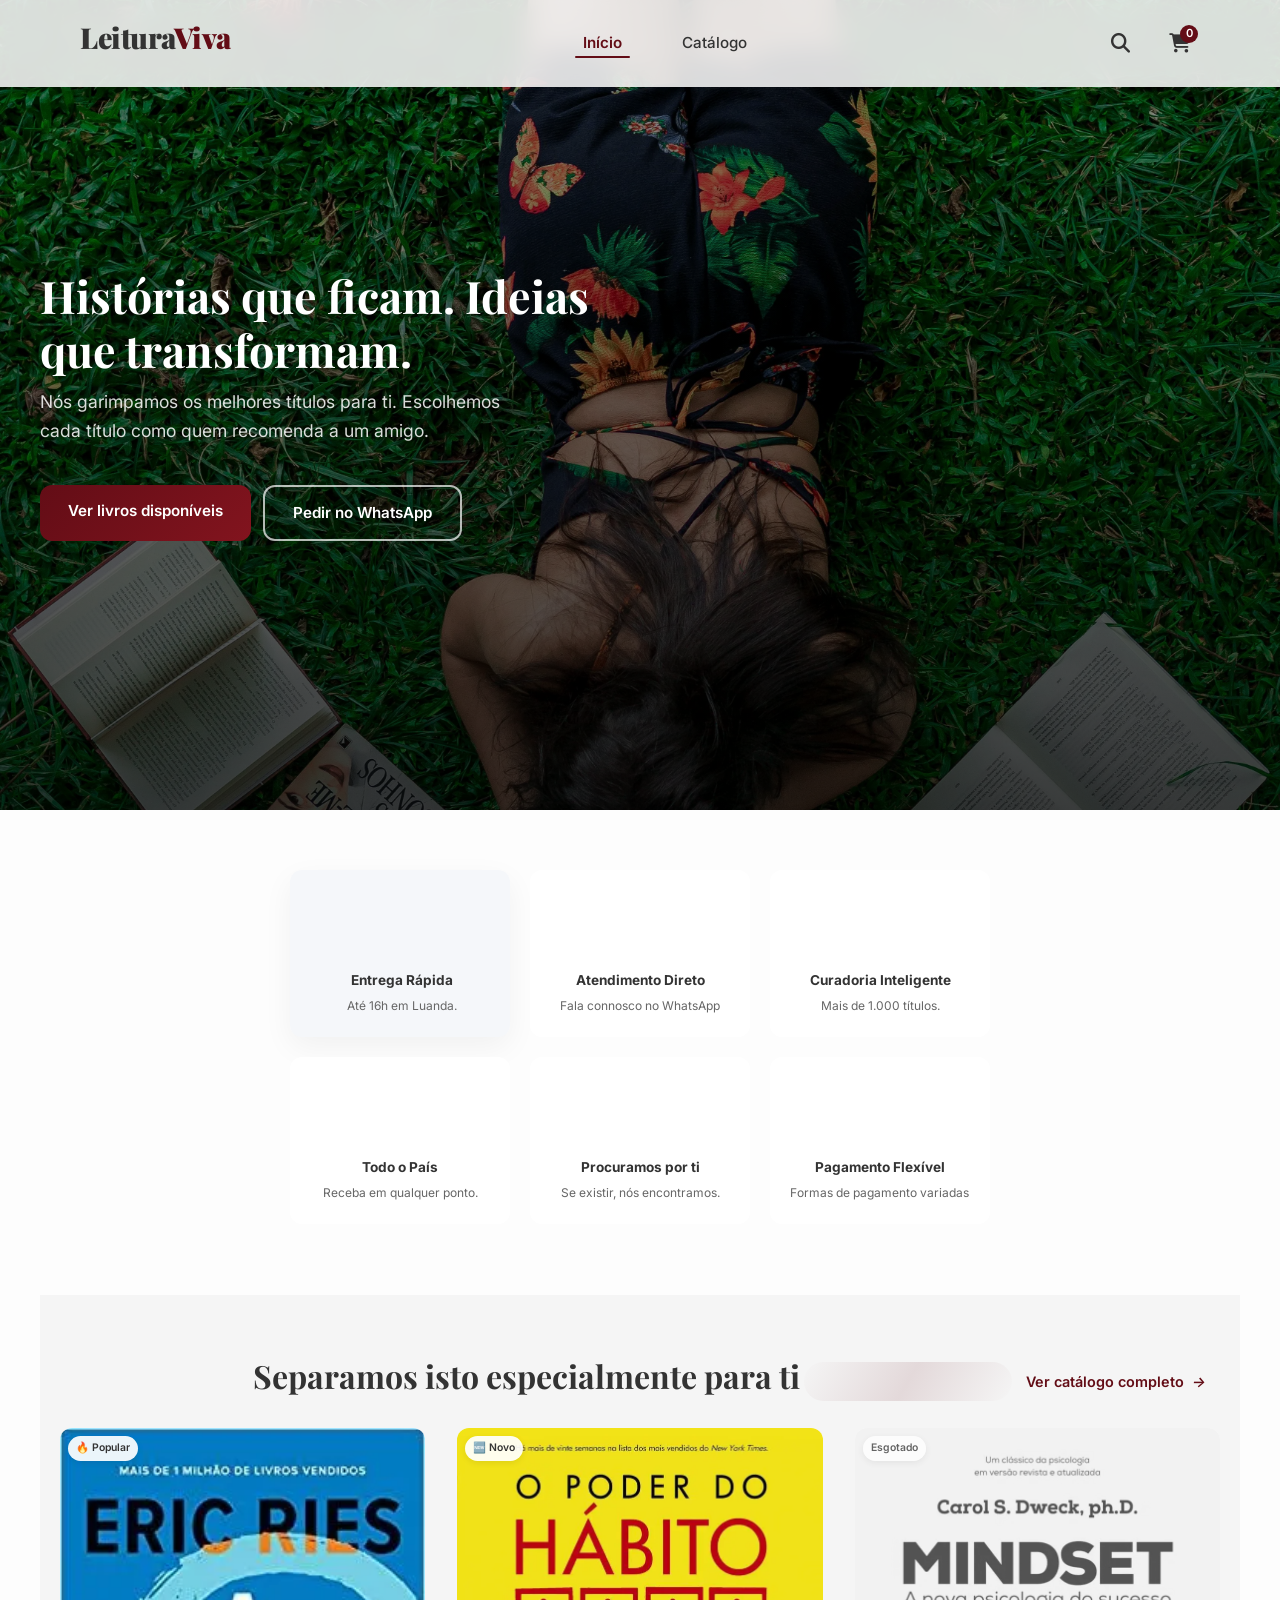
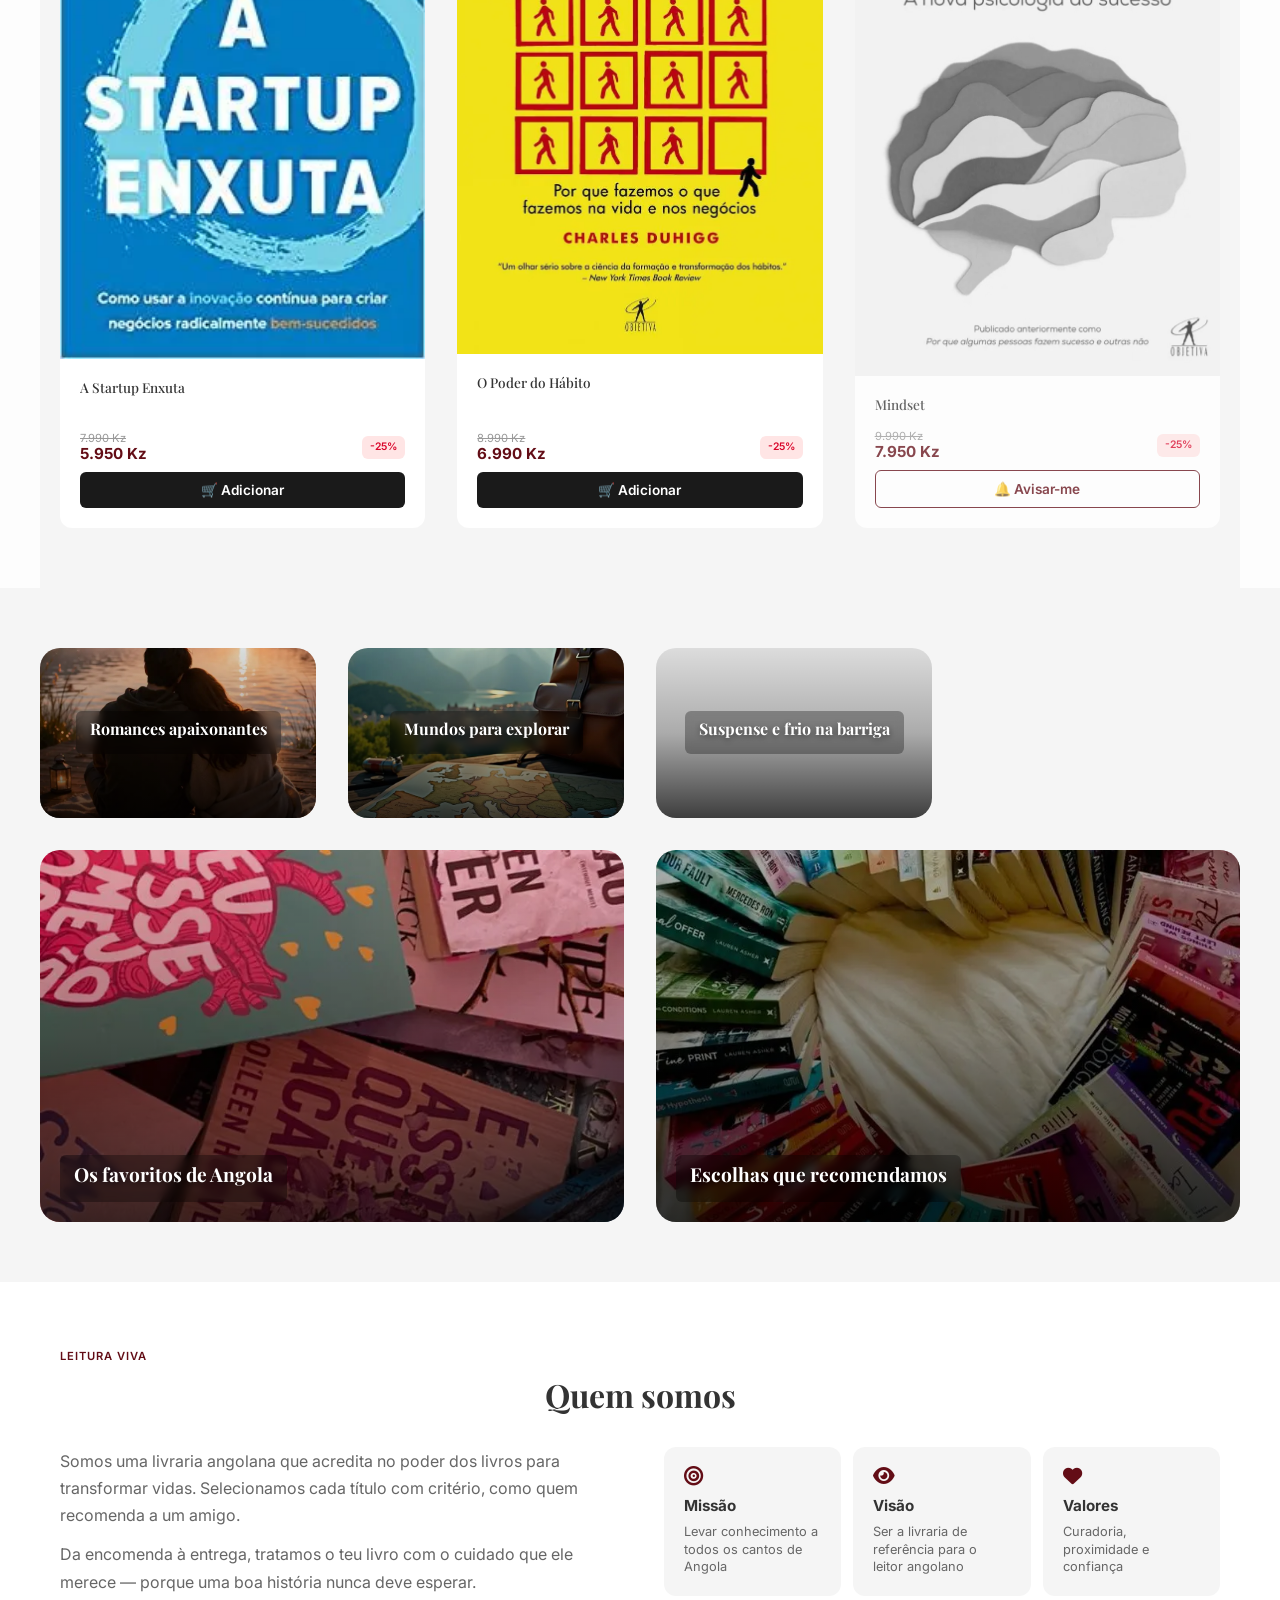
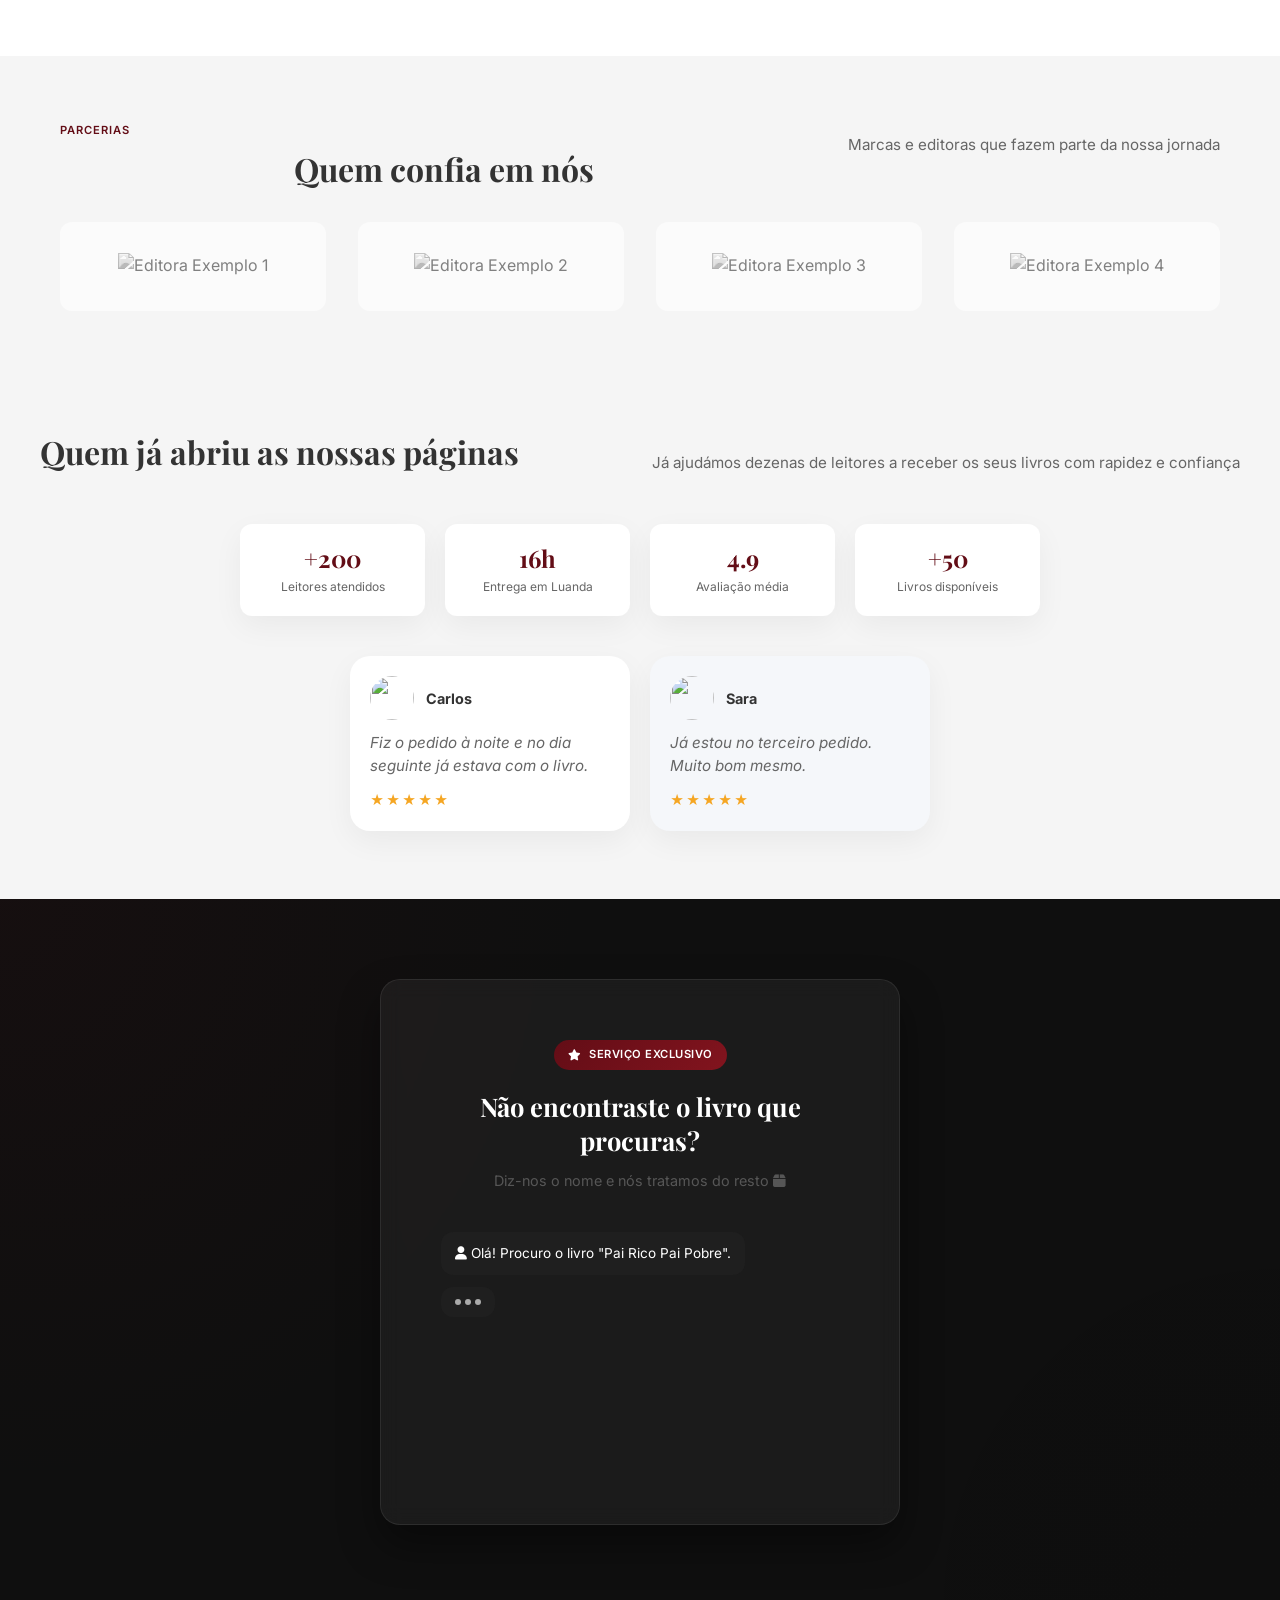
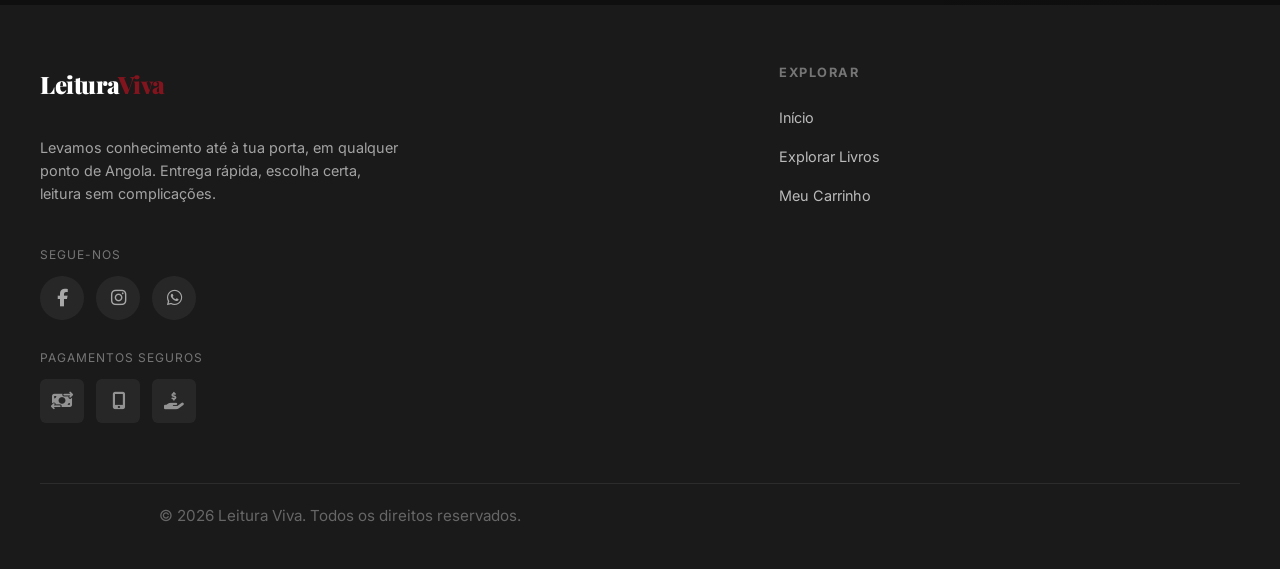
==== commit e1588f93: "novos elementos" ====
--- a/index.html
+++ b/index.html
@@ -277,7 +277,7 @@
 
                     <div class="card-info">
 
-                        <h3 class="book-title">Startup Enxuta</h3>
+                        <h3 class="book-title">A Startup Enxuta</h3>
 
                         <div class="price-box">
                             <div class="price-group">
@@ -289,7 +289,7 @@
 
                         <button class="add-to-cart"
                                 data-id="startup-enxuta"
-                                data-name="Startup Enxuta"
+                                data-name="A Startup Enxuta"
                                 data-price="5950"
                                 aria-label="Adicionar Startup Enxuta ao carrinho">
                             <span>🛒 Adicionar</span>
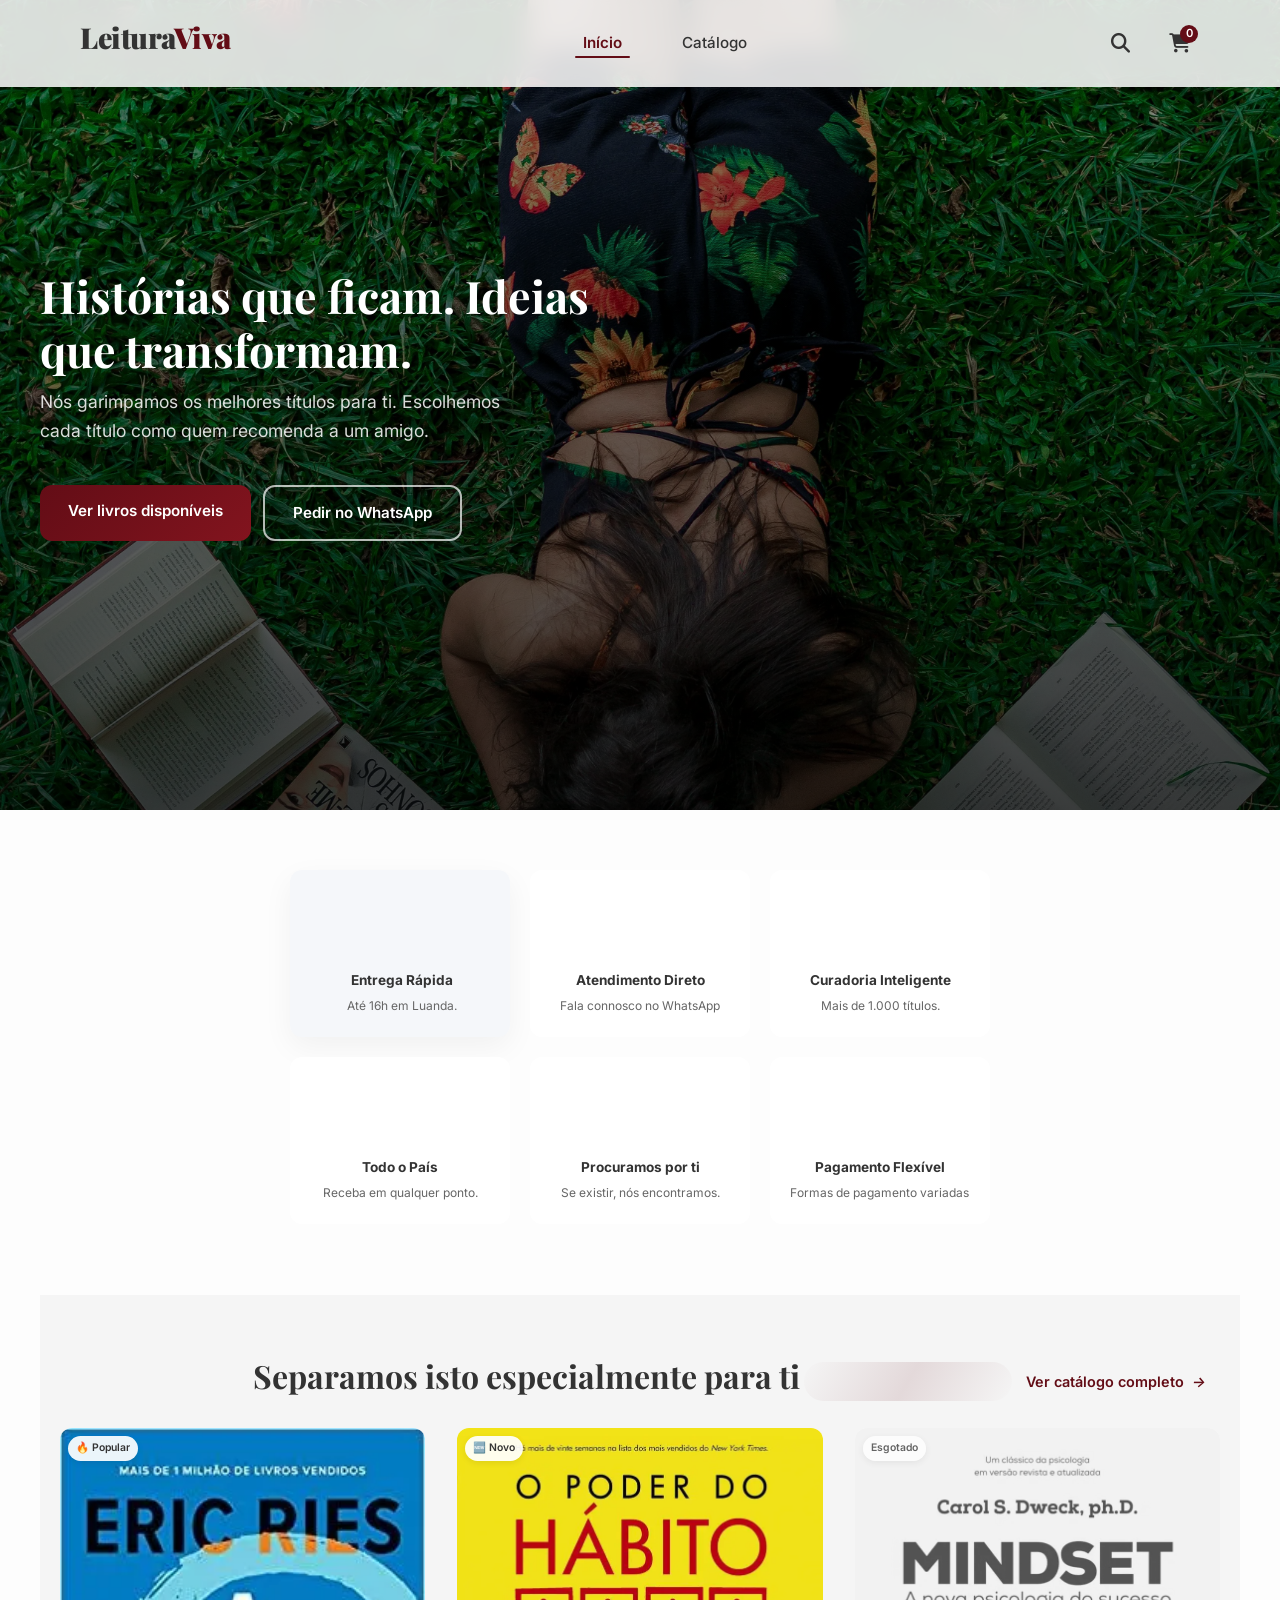
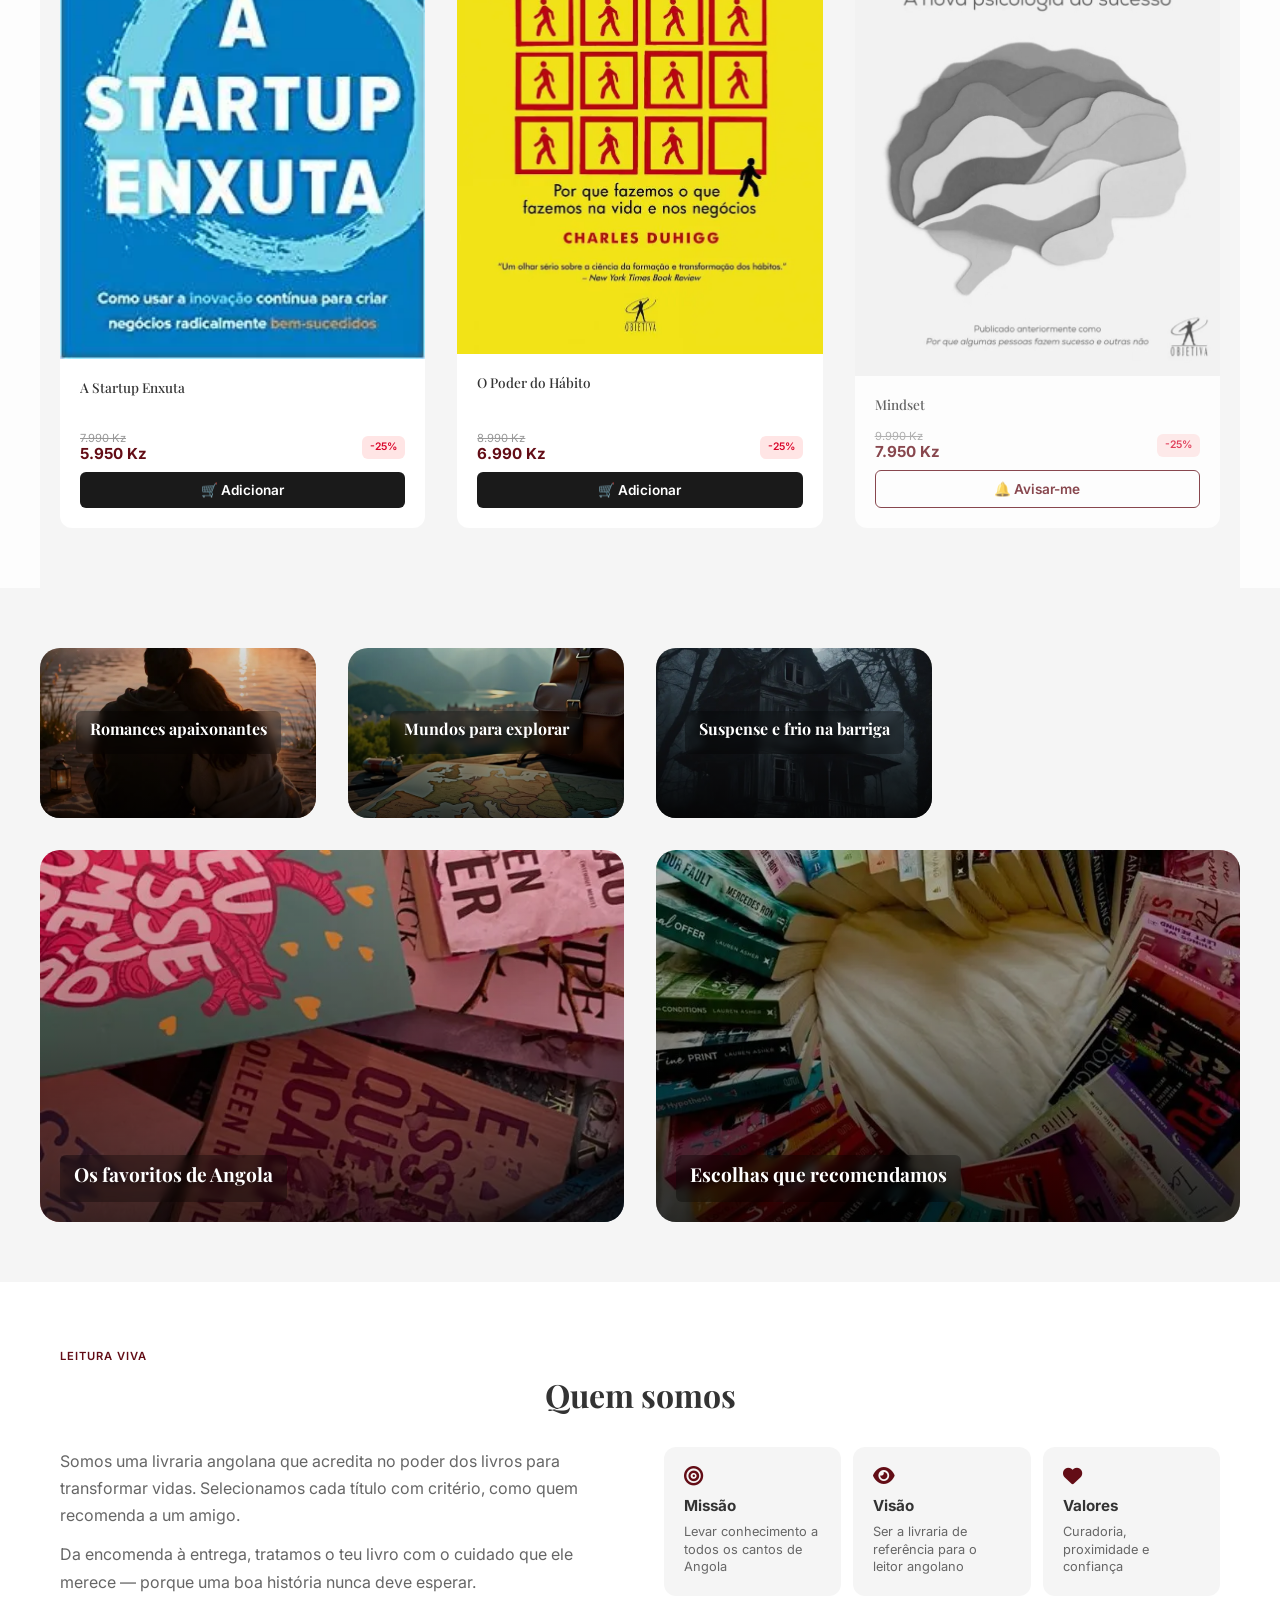
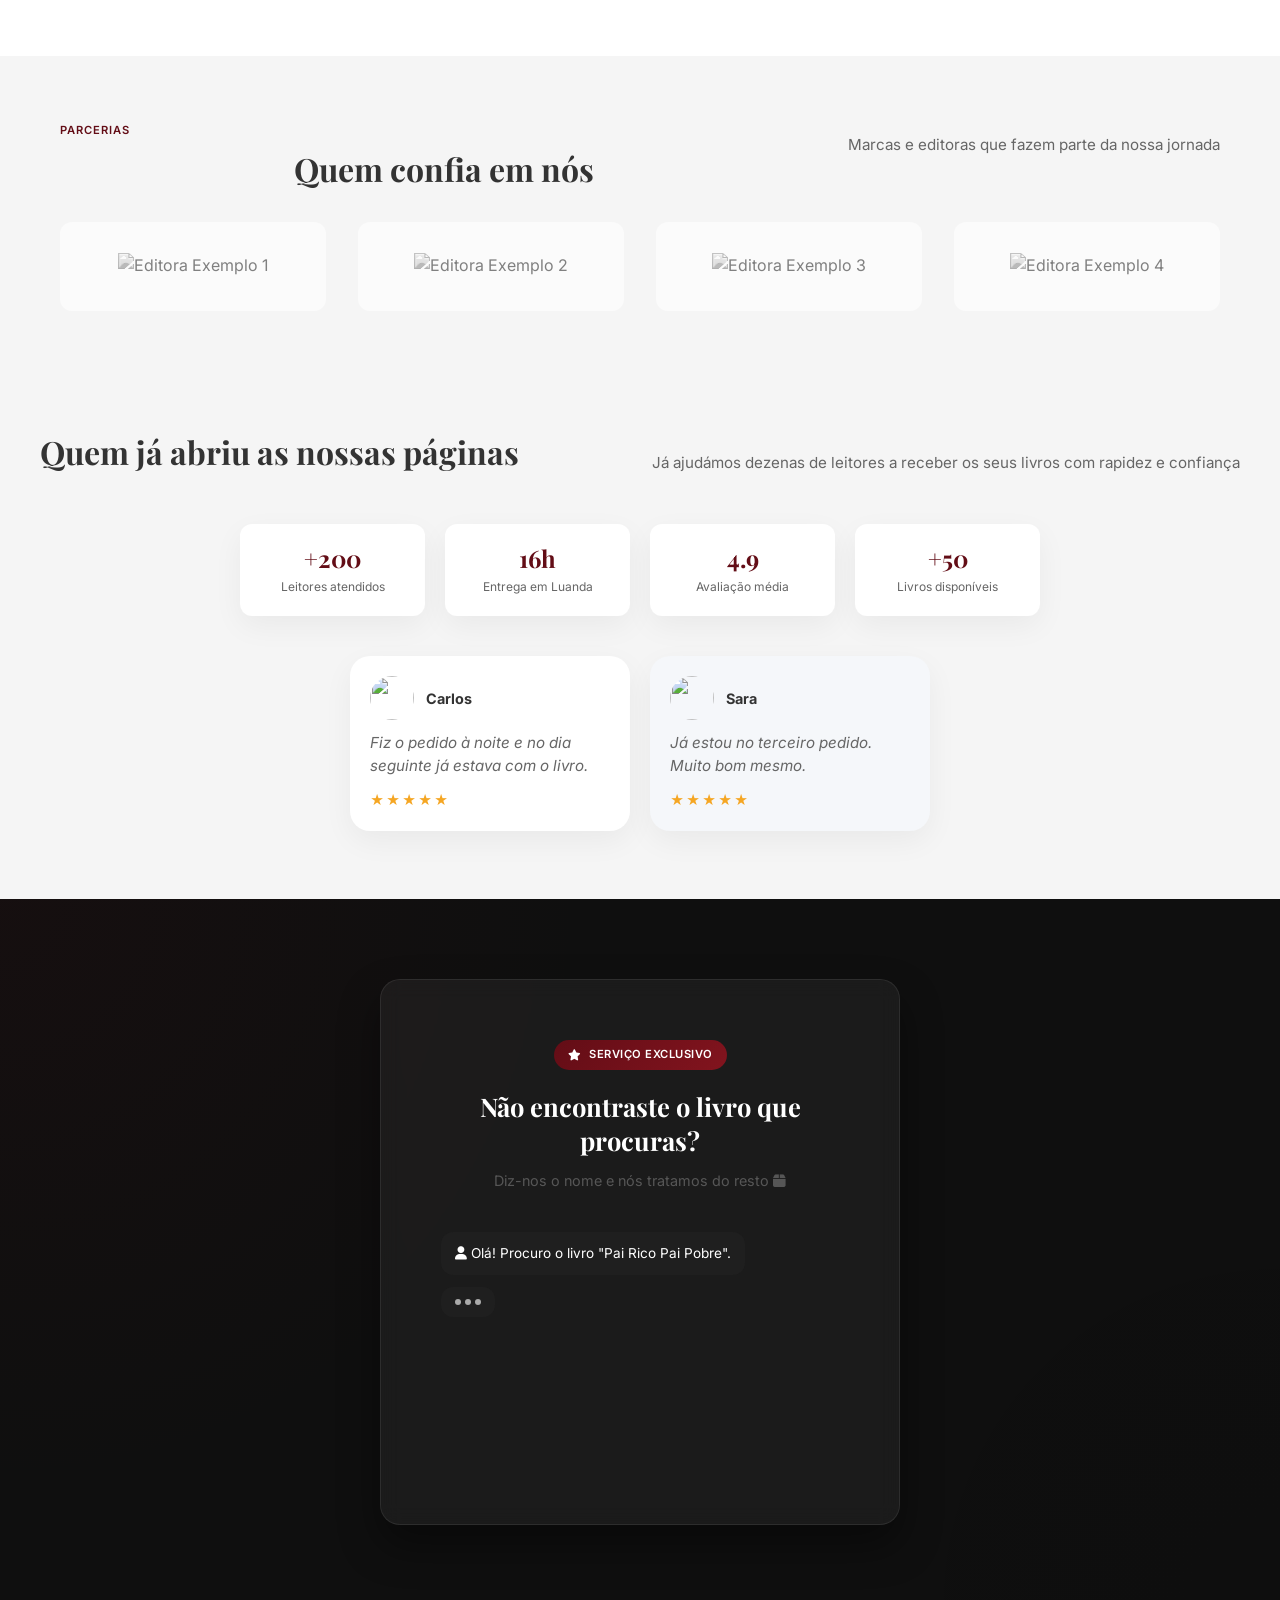
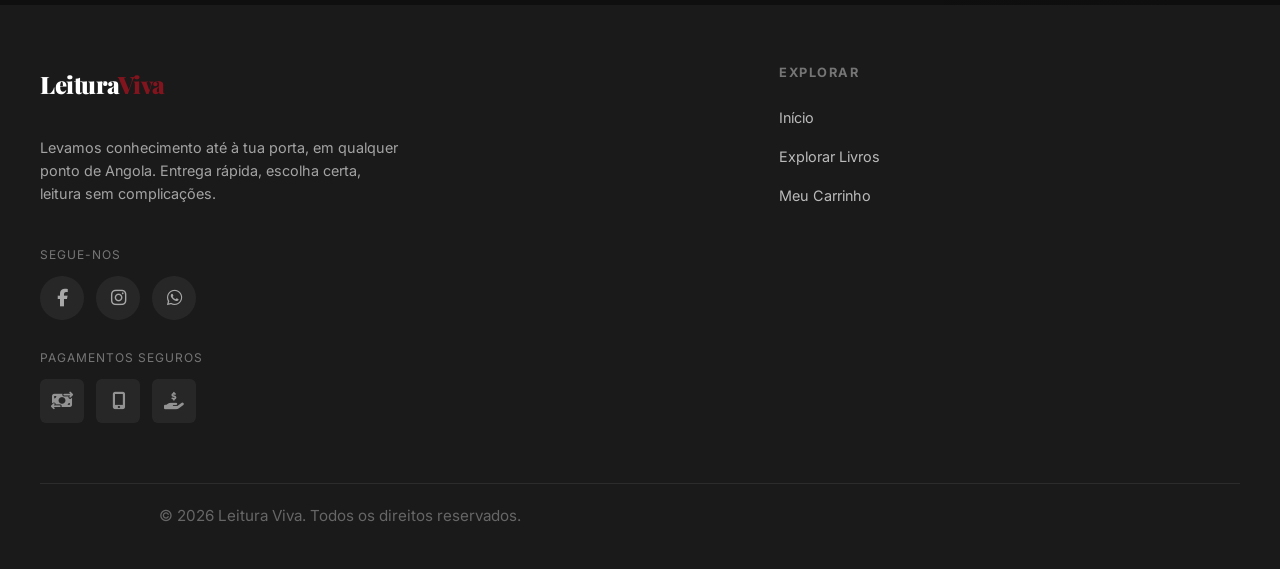
==== commit 9a766c36: "imagem" ====
--- a/index.html
+++ b/index.html
@@ -28,6 +28,7 @@
     <!-- Favicon e estilos -->
     <link rel="icon" href="assets/favicon.png">
     <link rel="stylesheet" href="css/style.css">
+    <link rel="stylesheet" href="css/loader.css">
 
     <!-- Google Fonts -->
     <link href="https://fonts.googleapis.com/css2?family=Playfair+Display:wght@700;900&family=Inter:wght@300;400;600&display=swap" rel="stylesheet">
@@ -665,7 +666,7 @@
                     <p class="social-title">Segue-nos</p>
                     <ul class="social-icons" aria-label="Redes sociais">
                         <li>
-                            <a href="https://facebook.com/leituraviva"
+                            <a href="https://facebook.com/leituraviva9"
                                class="social-facebook"
                                target="_blank"
                                rel="noopener noreferrer"
@@ -674,7 +675,7 @@
                             </a>
                         </li>
                         <li>
-                            <a href="https://instagram.com/leituraviva"
+                            <a href="https://instagram.com/leituraviva9"
                                class="social-instagram"
                                target="_blank"
                                rel="noopener noreferrer"
@@ -745,7 +746,7 @@
     <script src="js/main.js"    defer></script>
     <script src="js/index.js"   defer></script>
     <script src="js/bolinha.js" defer></script>
-
+    <script src="js/loader.js"></script>
     <!-- Lordicon -->
     <script src="https://cdn.lordicon.com/lordicon.js"></script>
 
--- a/css/style.css
+++ b/css/style.css
@@ -1255,7 +1255,7 @@
 
 .card.romance      { background-image: url('../img/relacionship.webp'); }
 .card.ficcao       { background-image: url('../img/explr.webp'); }
-.card.terror       { background-image: url('../img/terror-3.webp'); }
+.card.terror       { background-image: url('../img/trror.webp'); }
 .card.vendidos     { background-image: url('../img/recomend.webp'); }
 .card.recomendados { background-image: url('../img/reco.webp'); }
 
--- a/css/loader.css
+++ b/css/loader.css
@@ -0,0 +1,116 @@
+/* ================================================================
+   LEITURA VIVA — Loader de navegação
+   Ficheiro: css/loader.css
+
+   Adiciona esta linha em TODAS as páginas HTML, dentro do <head>:
+   <link rel="stylesheet" href="css/loader.css">
+   ================================================================ */
+
+
+/* ── BARRA DE PROGRESSO NO TOPO ── */
+
+#lv-loader-bar {
+    position: fixed;
+    top: 0;
+    left: 0;
+    width: 0%;
+    height: 3px;
+    background: linear-gradient(90deg, var(--vinho, #630D16), var(--vinho-light, #82141E));
+    z-index: 9999;
+    transition: width 0.3s ease;
+    border-radius: 0 3px 3px 0;
+    box-shadow: 0 0 8px rgba(99, 13, 22, 0.6);
+    pointer-events: none;
+}
+
+#lv-loader-bar.active {
+    width: 75%;
+    transition: width 8s cubic-bezier(0.1, 0.05, 0, 1);
+}
+
+#lv-loader-bar.done {
+    width: 100%;
+    transition: width 0.2s ease;
+}
+
+#lv-loader-bar.hide {
+    opacity: 0;
+    transition: opacity 0.3s ease 0.1s;
+}
+
+
+/* ── OVERLAY DE SAÍDA ── */
+/*
+   Cobre a página com um fade suave ao navegar.
+   Dá a sensação de transição entre páginas.
+*/
+
+#lv-loader-overlay {
+    position: fixed;
+    inset: 0;
+    background: var(--bg, #FDFDFD);
+    z-index: 9998;
+    opacity: 0;
+    pointer-events: none;
+    transition: opacity 0.2s ease;
+}
+
+#lv-loader-overlay.fade-out {
+    opacity: 0.6;
+    pointer-events: all;
+}
+
+
+/* ── SPINNER CENTRAL (para imagens lentas) ── */
+/*
+   Aparece no centro da página se o carregamento
+   demorar mais de 800ms — conexões lentas.
+*/
+
+#lv-loader-spinner {
+    position: fixed;
+    top: 50%;
+    left: 50%;
+    transform: translate(-50%, -50%);
+    z-index: 9999;
+    display: flex;
+    flex-direction: column;
+    align-items: center;
+    gap: 16px;
+    opacity: 0;
+    pointer-events: none;
+    transition: opacity 0.3s ease;
+}
+
+#lv-loader-spinner.visible {
+    opacity: 1;
+}
+
+.lv-spinner-ring {
+    width: 40px;
+    height: 40px;
+    border: 3px solid rgba(99, 13, 22, 0.15);
+    border-top-color: var(--vinho, #630D16);
+    border-radius: 50%;
+    animation: lv-spin 0.7s linear infinite;
+}
+
+.lv-spinner-logo {
+    font-family: 'Playfair Display', Georgia, serif;
+    font-size: 0.85rem;
+    font-weight: 700;
+    color: var(--vinho, #630D16);
+    letter-spacing: 0.5px;
+    opacity: 0.8;
+}
+
+@keyframes lv-spin {
+    to { transform: rotate(360deg); }
+}
+
+@media (prefers-reduced-motion: reduce) {
+    #lv-loader-bar,
+    #lv-loader-bar.active,
+    #lv-loader-bar.done  { transition: none; }
+    .lv-spinner-ring     { animation: none; border-top-color: var(--vinho, #630D16); }
+}
